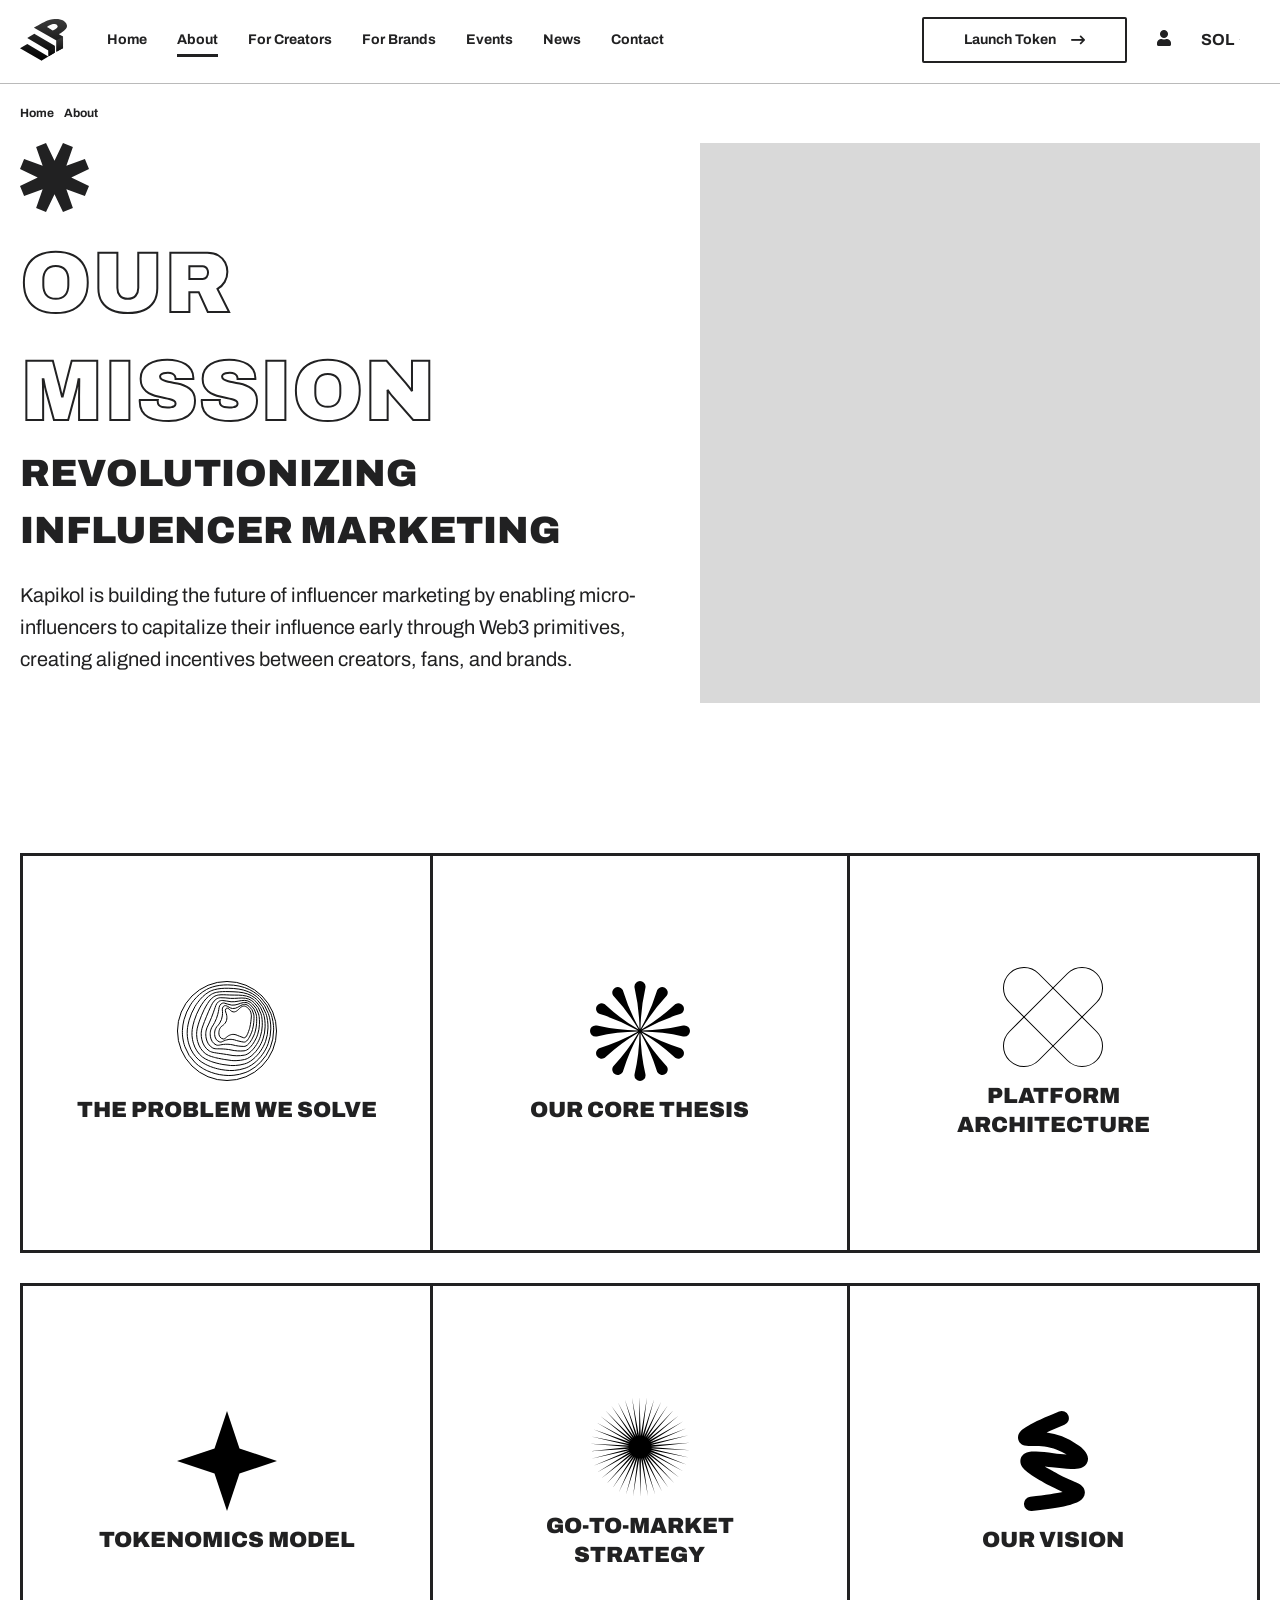
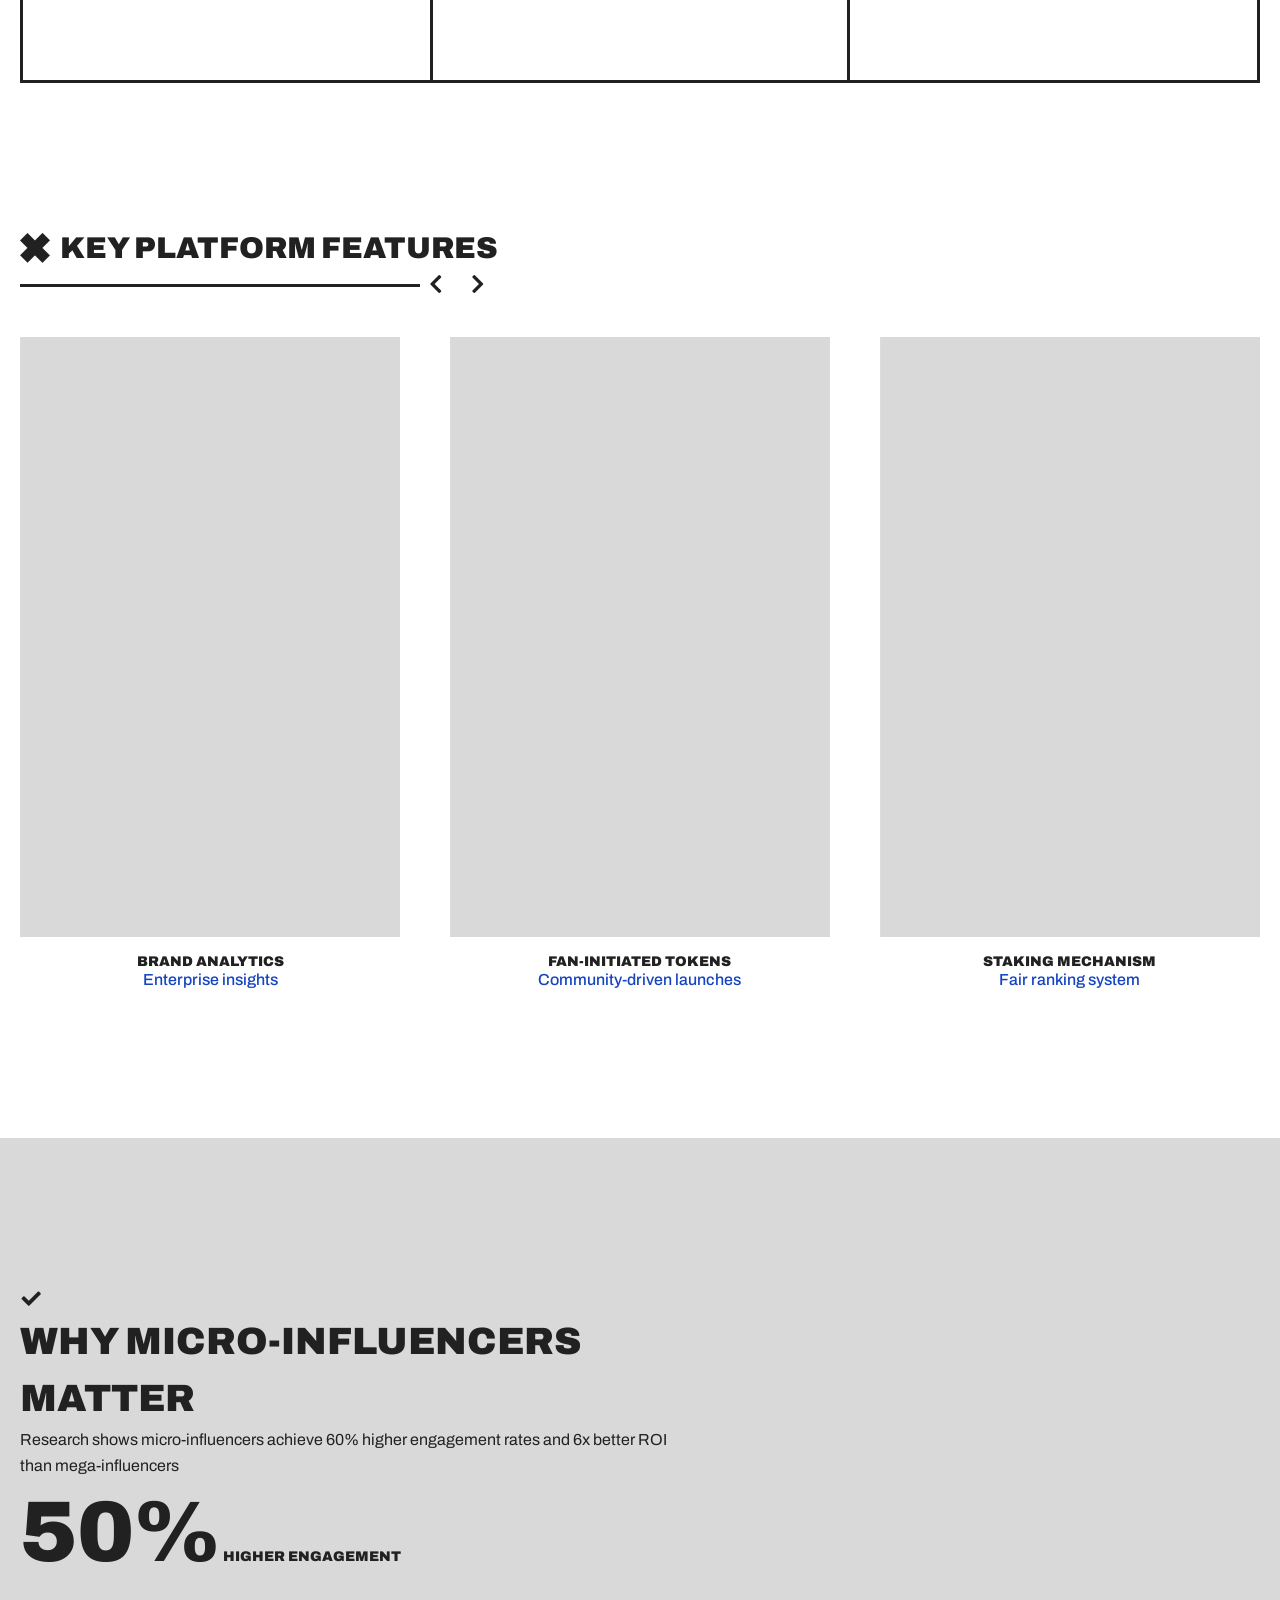
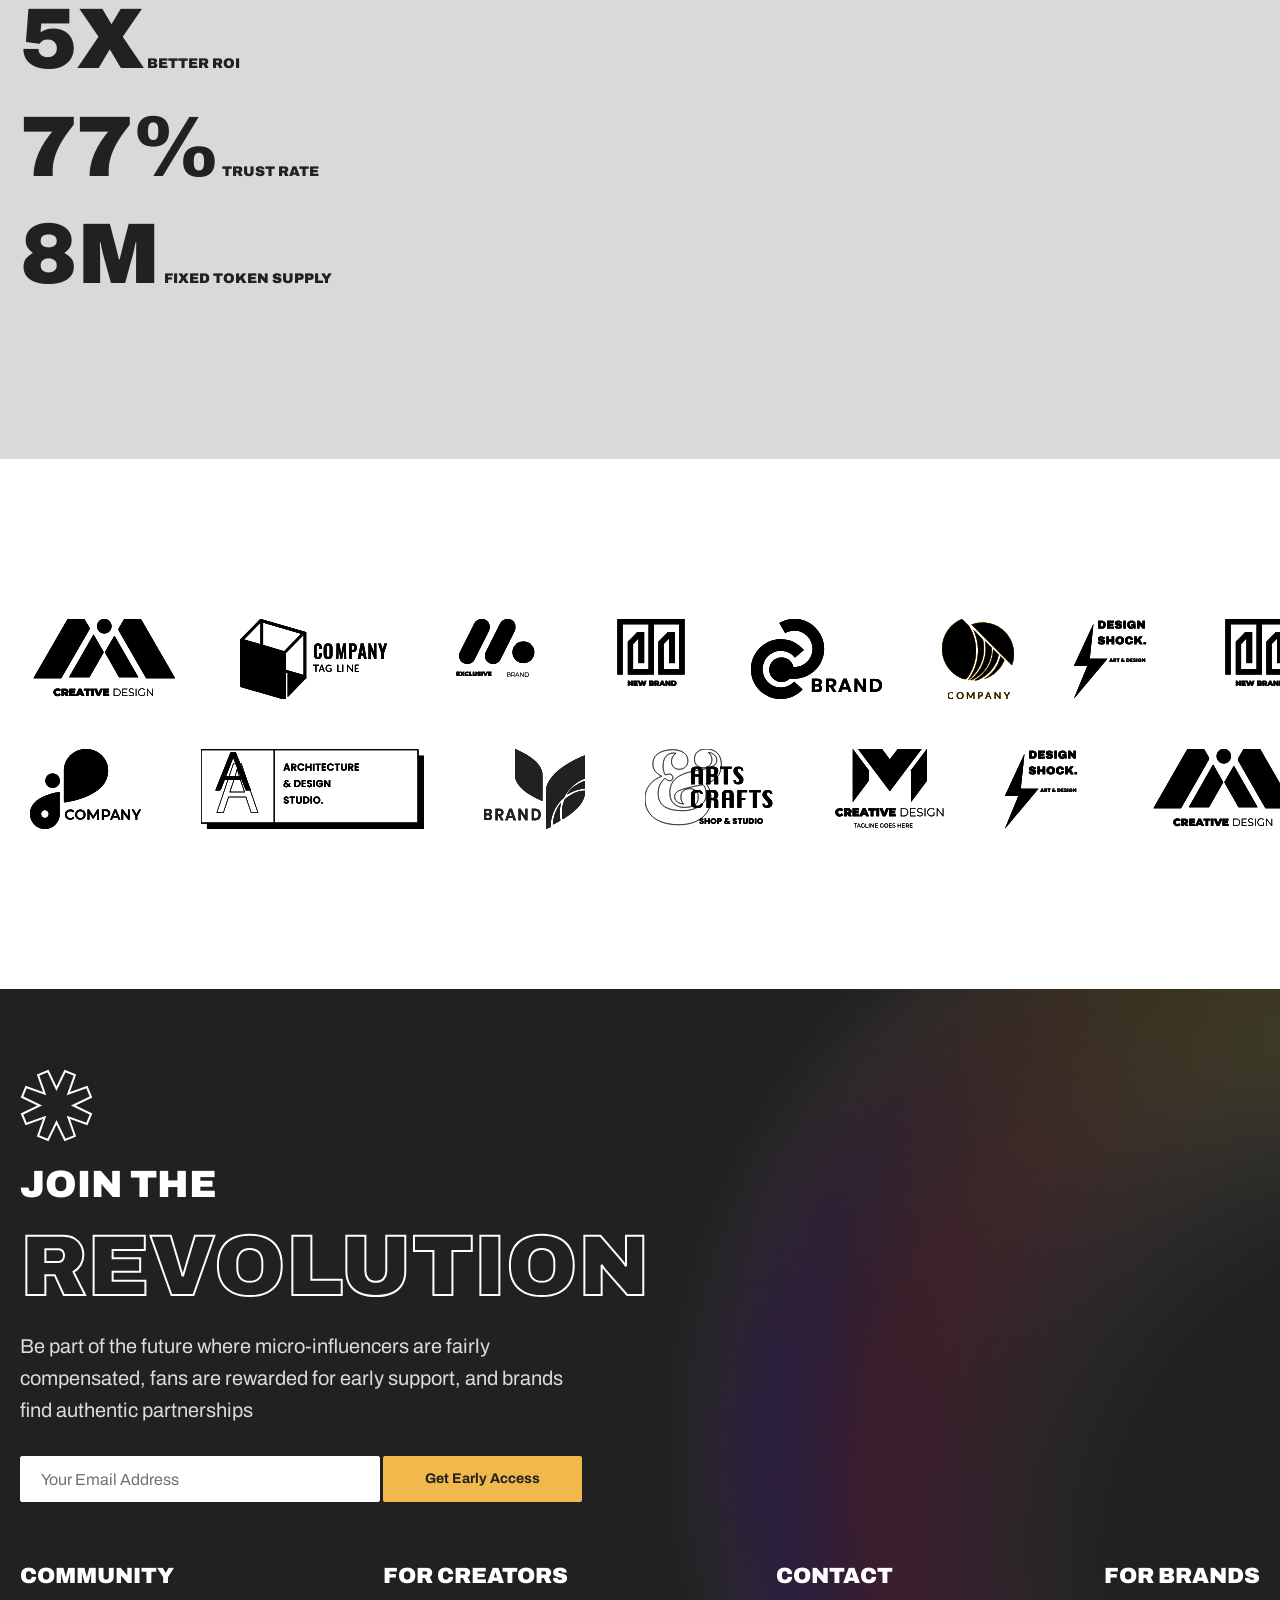
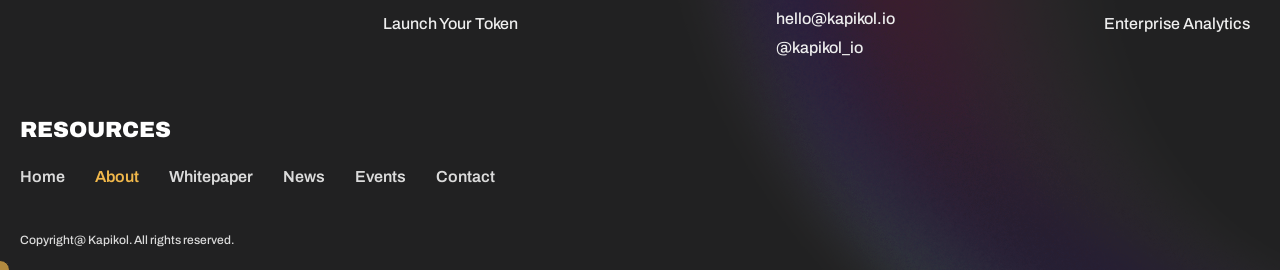
==== about.html @ e48feaa0 "initial commit" ====
<!DOCTYPE html>
<html lang="en">
    <head>
        <meta charset="UTF-8" />
        <meta name="viewport" content="width=device-width, initial-scale=1.0, minimum-scale=1.0" />
        <meta http-equiv="X-UA-Compatible" content="ie=edge" />
        <title>About | Kapikol</title>
        <link rel="stylesheet preload" as="style" href="css/preload.min.css" />
        <link rel="stylesheet preload" as="style" href="css/icomoon.css" />
        <link rel="stylesheet preload" as="style" href="css/libs.min.css" />
        <link rel="stylesheet" href="css/about.min.css" />
    </head>
    <body>
        <header class="header" data-page="about" data-page-parent="">
            <div class="header_bg">
                <picture>
                    <source data-srcset="img/gradients/10.webp" srcset="img/gradients/10.webp" type="image/webp" />
                    <img class="lazy" data-src="img/gradients/10.png" src="img/gradients/10.png" alt="media" />
                </picture>
            </div>
            <div class="container d-flex">
                <a class="header_logo logo" href="index.html">
                    <span class="header_logo-wrapper">
                        <img src="svg/logo--black.svg" alt="Kapikol" />
                    </span>
                    <span class="text">Kapikol</span>
                </a>
                <nav class="header_nav text--medium text--md collapse" id="headerMenu">
                    <ul class="header_nav-list">
                        <li class="header_nav-list_item">
                            <a class="nav-item nav-link" href="index.html" data-page="home" data-single="true">
                                <span class="nav-item_text">Home</span>
                            </a>
                        </li>
                        <li class="header_nav-list_item">
                            <a class="nav-item nav-link" href="about.html" data-page="about" data-single="true">
                                <span class="nav-item_text">About</span>
                            </a>
                        </li>
                        <li class="header_nav-list_item">
                            <a class="nav-item nav-link" href="#" data-page="creators" data-single="true">
                                <span class="nav-item_text">For Creators</span>
                            </a>
                        </li>
                        <li class="header_nav-list_item">
                            <a class="nav-item nav-link" href="#" data-page="brands" data-single="true">
                                <span class="nav-item_text">For Brands</span>
                            </a>
                        </li>
                        <li class="header_nav-list_item">
                            <a class="nav-item nav-link" href="events.html" data-page="events" data-single="true">
                                <span class="nav-item_text">Events</span>
                            </a>
                        </li>
                        <li class="header_nav-list_item">
                            <a class="nav-item nav-link" href="news.html" data-page="news" data-single="true">
                                <span class="nav-item_text">News</span>
                            </a>
                        </li>
                        <li class="header_nav-list_item">
                            <a class="nav-item nav-link" href="contacts.html" data-page="contact" data-single="true">
                                <span class="nav-item_text">Contact</span>
                            </a>
                        </li>
                    </ul>
                </nav>
                <div class="header_user">
                    <a class="header_user-btn btn btn--outline" href="contacts.html">Launch Token <i class="icon icon-arrow-right"></i> </a>
                    <a class="header_user-account" href="#">
                        <i class="icon-user"></i>
                    </a>
                    <span class="header_user-preference">
                        SOL
                        <span class="header_user-preference_country">
                            <picture>
                                <source data-srcset="img/placeholder.jpg" srcset="img/placeholder.jpg" type="image/webp" />
                                <img class="lazy" data-src="img/placeholder.jpg" src="img/placeholder.jpg" alt="Solana" />
                            </picture>
                        </span>
                    </span>
                </div>
                <button
                    class="header_trigger"
                    id="headerTrigger"
                    data-bs-toggle="collapse"
                    data-bs-target="#headerMenu"
                    aria-controls="headerMenu"
                    aria-expanded="false"
                    type="button"
                ></button>
            </div>
        </header>
        <ul class="breadcrumbs">
            <li class="list-item">
                <a class="breadcrumbs_link" href="index.html">Home</a>
            </li>
            <li class="list-item">
                <a class="breadcrumbs_link breadcrumbs_link--current" href="about.html">About</a>
            </li>
        </ul>
        <main>
            <!--  hero section start  -->
            <section class="hero">
                <div class="container">
                    <div class="hero_main">
                        <div class="hero_main-icon rotate shape">
                            <svg width="69" height="69" viewBox="0 0 69 69" fill="none" xmlns="http://www.w3.org/2000/svg">
                                <path
                                    d="M42.993 69L34.5 51.2698L26.007 69L16.1104 64.9008L22.6419 46.3582L4.09932 52.8899L0 42.993L17.7302 34.5L0 26.007L4.09932 16.1103L22.6419 22.6418L16.1104 4.09921L26.007 0L34.5 17.7302L42.993 0L52.8899 4.09921L46.3582 22.6418L64.9008 16.1103L69 26.007L51.2698 34.5L69 42.993L64.9008 52.8899L46.3582 46.3582L52.8899 64.9008L42.993 69Z"
                                    fill="currentColor"
                                />
                            </svg>
                        </div>
                        <h1 class="hero_main-title outlined outlined--black" data-aos="fade-left">Our Mission</h1>
                        <h2 class="hero_main-subtitle" data-aos="fade-left" data-aos-delay="50">Revolutionizing Influencer Marketing</h2>
                        <p class="hero_main-text text--md" data-aos="fade-left" data-aos-delay="100">
                            Kapikol is building the future of influencer marketing by enabling micro-influencers to capitalize their influence early through Web3 primitives, creating aligned incentives between creators, fans, and brands.
                        </p>
                    </div>
                    <div class="hero_media">
                        <picture>
                            <source data-srcset="img/placeholder.jpg" srcset="img/placeholder.jpg" type="image/webp" />
                            <img class="lazy" data-src="img/placeholder.jpg" src="img/placeholder.jpg" alt="media" />
                        </picture>
                        <div class="hero_media-social">
                            <ul class="socials">
                                <li>
                                    <a href="https://twitter.com" target="_blank" rel="noopener noreferrer">
                                        <i class="icon-twitter"></i>
                                    </a>
                                </li>
                                <li>
                                    <a href="https://discord.com" target="_blank" rel="noopener noreferrer">
                                        <i class="icon-discord"></i>
                                    </a>
                                </li>
                            </ul>
                        </div>
                    </div>
                </div>
            </section>
            <!--  hero section end  -->
            <!--  services section start  -->
            <div class="services section">
                <div class="container">
                    <ul class="services_list">
                        <li class="services_list-item">
                            <div class="cover">
                                <div class="cover_shape">
                                    <img src="svg/shapes/28.svg" alt="media" />
                                </div>
                                <h4 class="cover_title">The Problem We Solve</h4>
                            </div>
                            <div class="content">
                                <div class="content_bg">
                                    <picture>
                                        <source
                                            data-srcset="img/placeholder.jpg"
                                            srcset="img/placeholder.jpg"
                                            type="image/webp"
                                        />
                                        <img
                                            class="lazy"
                                            data-src="img/placeholder.jpg"
                                            src="img/placeholder.jpg"
                                            alt="Problem"
                                        />
                                    </picture>
                                    <span class="content_bg-overlay"></span>
                                </div>
                                <div class="content_main">
                                    <h4 class="content_main-title">The Problem We Solve</h4>
                                    <p class="content_main-text">
                                        Early-stage creators face severe income delays, spending dozens of hours per week creating content with minimal monetization in the first year. Traditional platforms fail to reward early supporters.
                                    </p>
                                    <a class="content_main-btn btn btn--accent btn--arrow" href="#"
                                        >Learn More <i class="icon-arrow-right icon"></i
                                    ></a>
                                </div>
                            </div>
                        </li>
                        <li class="services_list-item">
                            <div class="cover">
                                <div class="cover_shape">
                                    <img src="svg/shapes/24.svg" alt="media" />
                                </div>
                                <h4 class="cover_title">Our Core Thesis</h4>
                            </div>
                            <div class="content">
                                <div class="content_bg">
                                    <picture>
                                        <source
                                            data-srcset="img/placeholder.jpg"
                                            srcset="img/placeholder.jpg"
                                            type="image/webp"
                                        />
                                        <img
                                            class="lazy"
                                            data-src="img/placeholder.jpg"
                                            src="img/placeholder.jpg"
                                            alt="Thesis"
                                        />
                                    </picture>
                                    <span class="content_bg-overlay"></span>
                                </div>
                                <div class="content_main">
                                    <h4 class="content_main-title">Our Core Thesis</h4>
                                    <p class="content_main-text">
                                        Micro-influencers deliver superior engagement and ROI compared to mega-influencers. Web3 primitives can bring forward monetization timelines and reward early supporters with aligned incentives.
                                    </p>
                                    <a class="content_main-btn btn btn--accent btn--arrow" href="#"
                                        >Learn More <i class="icon-arrow-right icon"></i
                                    ></a>
                                </div>
                            </div>
                        </li>
                        <li class="services_list-item">
                            <div class="cover">
                                <div class="cover_shape">
                                    <img src="svg/shapes/13.svg" alt="media" />
                                </div>
                                <h4 class="cover_title">Platform Architecture</h4>
                            </div>
                            <div class="content">
                                <div class="content_bg">
                                    <picture>
                                        <source
                                            data-srcset="img/placeholder.jpg"
                                            srcset="img/placeholder.jpg"
                                            type="image/webp"
                                        />
                                        <img
                                            class="lazy"
                                            data-src="img/placeholder.jpg"
                                            src="img/placeholder.jpg"
                                            alt="Architecture"
                                        />
                                    </picture>
                                    <span class="content_bg-overlay"></span>
                                </div>
                                <div class="content_main">
                                    <h4 class="content_main-title">Platform Architecture</h4>
                                    <p class="content_main-text">
                                        Built on Solana for speed and efficiency, our platform enables fan-initiated token launches, staking-based rankings, and AI-powered growth verification with seamless user experience.
                                    </p>
                                    <a class="content_main-btn btn btn--accent btn--arrow" href="#"
                                        >Learn More <i class="icon-arrow-right icon"></i
                                    ></a>
                                </div>
                            </div>
                        </li>
                        <li class="services_list-item">
                            <div class="cover">
                                <div class="cover_shape">
                                    <img src="svg/shapes/03.svg" alt="media" />
                                </div>
                                <h4 class="cover_title">Tokenomics Model</h4>
                            </div>
                            <div class="content">
                                <div class="content_bg">
                                    <picture>
                                        <source
                                            data-srcset="img/placeholder.jpg"
                                            srcset="img/placeholder.jpg"
                                            type="image/webp"
                                        />
                                        <img
                                            class="lazy"
                                            data-src="img/placeholder.jpg"
                                            src="img/placeholder.jpg"
                                            alt="Tokenomics"
                                        />
                                    </picture>
                                    <span class="content_bg-overlay"></span>
                                </div>
                                <div class="content_main">
                                    <h4 class="content_main-title">Tokenomics Model</h4>
                                    <p class="content_main-text">
                                        Fixed supply of 10M tokens per KOL with balanced allocation: 30% creator (3-year vesting), 30% supporters (time-based vesting), 40% liquidity ensuring sustainable growth.
                                    </p>
                                    <a class="content_main-btn btn btn--accent btn--arrow" href="#"
                                        >Learn More <i class="icon-arrow-right icon"></i
                                    ></a>
                                </div>
                            </div>
                        </li>
                        <li class="services_list-item">
                            <div class="cover">
                                <div class="cover_shape">
                                    <img src="svg/shapes/04.svg" alt="media" />
                                </div>
                                <h4 class="cover_title">Go-To-Market Strategy</h4>
                            </div>
                            <div class="content">
                                <div class="content_bg">
                                    <picture>
                                        <source
                                            data-srcset="img/placeholder.jpg"
                                            srcset="img/placeholder.jpg"
                                            type="image/webp"
                                        />
                                        <img
                                            class="lazy"
                                            data-src="img/placeholder.jpg"
                                            src="img/placeholder.jpg"
                                            alt="Strategy"
                                        />
                                    </picture>
                                    <span class="content_bg-overlay"></span>
                                </div>
                                <div class="content_main">
                                    <h4 class="content_main-title">Go-To-Market Strategy</h4>
                                    <p class="content_main-text">
                                        Initial focus on female influencers in Japan's beauty and fashion verticals, leveraging select mega-influencers as anchors while routing growth to micro-influencers.
                                    </p>
                                    <a class="content_main-btn btn btn--accent btn--arrow" href="#"
                                        >Learn More <i class="icon-arrow-right icon"></i
                                    ></a>
                                </div>
                            </div>
                        </li>
                        <li class="services_list-item">
                            <div class="cover">
                                <div class="cover_shape">
                                    <img src="svg/shapes/07.svg" alt="media" />
                                </div>
                                <h4 class="cover_title">Our Vision</h4>
                            </div>
                            <div class="content">
                                <div class="content_bg">
                                    <picture>
                                        <source
                                            data-srcset="img/placeholder.jpg"
                                            srcset="img/placeholder.jpg"
                                            type="image/webp"
                                        />
                                        <img
                                            class="lazy"
                                            data-src="img/placeholder.jpg"
                                            src="img/placeholder.jpg"
                                            alt="Vision"
                                        />
                                    </picture>
                                    <span class="content_bg-overlay"></span>
                                </div>
                                <div class="content_main">
                                    <h4 class="content_main-title">Our Vision</h4>
                                    <p class="content_main-text">
                                        Building the future of influencer marketing that is micro-first, data-driven, and decentralized. Where creators are fairly compensated and authentic connections drive real value.
                                    </p>
                                    <a class="content_main-btn btn btn--accent btn--arrow" href="#"
                                        >Learn More <i class="icon-arrow-right icon"></i
                                    ></a>
                                </div>
                            </div>
                        </li>
                    </ul>
                </div>
            </div>
            <!--  services section end  -->
            <!--  cases section start  -->
            <section class="cases section">
                <div class="container">
                    <div class="section_nav">
                        <h3 class="section_nav-title">
                            <i class="icon-bold-cross"></i>
                            Key Platform Features
                        </h3>
                        <div class="section_nav-controls">
                            <span class="divider"></span>
                            <div class="section_nav-controls_btns">
                                <button class="link splide__arrow--prev" type="button" aria-label="Previous slide">
                                    <i class="icon-angle-left"></i>
                                </button>
                                <button class="link splide__arrow--next" type="button" aria-label="Next slide">
                                    <i class="icon-angle-right"></i>
                                </button>
                            </div>
                        </div>
                    </div>
                    <div class="cases_slider splide">
                        <div class="splide__track">
                            <div class="splide__list">
                                <div class="cases_slider-slide splide__slide">
                                    <div class="media">
                                        <picture>
                                            <source data-srcset="img/placeholder.jpg" srcset="img/placeholder.jpg" type="image/webp" />
                                            <img class="lazy" data-src="img/placeholder.jpg" src="img/placeholder.jpg" alt="Fan Tokens" />
                                        </picture>
                                    </div>
                                    <div class="main">
                                        <h6 class="main_title">Fan-Initiated Tokens</h6>
                                        <a class="link link--underline" href="#">Community-driven launches</a>
                                    </div>
                                </div>
                                <div class="cases_slider-slide splide__slide">
                                    <div class="media">
                                        <picture>
                                            <source data-srcset="img/placeholder.jpg" srcset="img/placeholder.jpg" type="image/webp" />
                                            <img class="lazy" data-src="img/placeholder.jpg" src="img/placeholder.jpg" alt="Staking" />
                                        </picture>
                                    </div>
                                    <div class="main">
                                        <h6 class="main_title">Staking Mechanism</h6>
                                        <a class="link link--underline" href="#">Fair ranking system</a>
                                    </div>
                                </div>
                                <div class="cases_slider-slide splide__slide">
                                    <div class="media">
                                        <picture>
                                            <source data-srcset="img/placeholder.jpg" srcset="img/placeholder.jpg" type="image/webp" />
                                            <img class="lazy" data-src="img/placeholder.jpg" src="img/placeholder.jpg" alt="AI Verification" />
                                        </picture>
                                    </div>
                                    <div class="main">
                                        <h6 class="main_title">AI Verification</h6>
                                        <a class="link link--underline" href="#">Authentic growth tracking</a>
                                    </div>
                                </div>
                                <div class="cases_slider-slide splide__slide">
                                    <div class="media">
                                        <picture>
                                            <source data-srcset="img/placeholder.jpg" srcset="img/placeholder.jpg" type="image/webp" />
                                            <img class="lazy" data-src="img/placeholder.jpg" src="img/placeholder.jpg" alt="Analytics" />
                                        </picture>
                                    </div>
                                    <div class="main">
                                        <h6 class="main_title">Brand Analytics</h6>
                                        <a class="link link--underline" href="#">Enterprise insights</a>
                                    </div>
                                </div>
                            </div>
                        </div>
                    </div>
                </div>
            </section>
            <!--  cases section end  -->
            <!--  banner section start  -->
            <section class="banner section">
                <div class="container">
                    <div class="banner_main">
                        <div class="banner_main-content">
                            <div class="banner_main-content_icon">
                                <i class="icon-check"></i>
                            </div>
                            <h2 class="banner_main-content_header" data-aos="fade-left">
                                Why Micro-Influencers Matter
                            </h2>
                            <p class="banner_main-content_text" data-aos="fade-left" data-aos-delay="50">
                                Research shows micro-influencers achieve 60% higher engagement rates and 6x better ROI than mega-influencers
                            </p>
                        </div>
                        <ul class="banner_main-list">
                            <li class="banner_main-list_item" data-aos="fade-up">
                                <span class="countNum number h1" data-value="60" data-suffix="%">0</span>
                                <span class="label h6">Higher Engagement</span>
                            </li>
                            <li class="banner_main-list_item" data-aos="fade-up" data-aos-delay="50">
                                <span class="countNum number h1" data-value="6" data-suffix="x">0</span>
                                <span class="label h6">Better ROI</span>
                            </li>
                            <li class="banner_main-list_item" data-aos="fade-up" data-aos-delay="100">
                                <span class="countNum number h1" data-value="92" data-suffix="%">0</span>
                                <span class="label h6">Trust Rate</span>
                            </li>
                            <li class="banner_main-list_item" data-aos="fade-up" data-aos-delay="150">
                                <span class="countNum number h1" data-value="10" data-suffix="M">0</span>
                                <span class="label h6">Fixed Token Supply</span>
                            </li>
                        </ul>
                    </div>
                </div>
            </section>
            <!--  banner section end  -->
            <!--  brands section start  -->
            <div class="brands section">
                <div class="brands_list">
                    <div class="brands_list-row">
                        <img class="brands_list-row_item" src="svg/brands/01.svg" alt="media" />
                        <img class="brands_list-row_item" src="svg/brands/02.svg" alt="media" />
                        <img class="brands_list-row_item" src="svg/brands/03.svg" alt="media" />
                        <img class="brands_list-row_item" src="svg/brands/04.svg" alt="media" />
                        <img class="brands_list-row_item" src="svg/brands/05.svg" alt="media" />
                        <img class="brands_list-row_item" src="svg/brands/06.svg" alt="media" />
                        <img class="brands_list-row_item" src="svg/brands/12.svg" alt="media" />
                        <img class="brands_list-row_item" src="svg/brands/04.svg" alt="media" />
                    </div>
                    <div class="brands_list-row">
                        <img class="brands_list-row_item" src="svg/brands/08.svg" alt="media" />
                        <img class="brands_list-row_item" src="svg/brands/07.svg" alt="media" />
                        <img class="brands_list-row_item" src="svg/brands/09.svg" alt="media" />
                        <img class="brands_list-row_item" src="svg/brands/10.svg" alt="media" />
                        <img class="brands_list-row_item" src="svg/brands/11.svg" alt="media" />
                        <img class="brands_list-row_item" src="svg/brands/12.svg" alt="media" />
                        <img class="brands_list-row_item" src="svg/brands/01.svg" alt="media" />
                        <img class="brands_list-row_item" src="svg/brands/09.svg" alt="media" />
                    </div>
                </div>
            </div>
            <!--  brands section end  -->
        </main>
        <footer class="footer">
            <div class="footer_bg">
                <picture>
                    <source data-srcset="img/gradients/10.webp" srcset="img/gradients/10.webp" type="image/webp" />
                    <img class="lazy" data-src="img/gradients/10.jpg" src="img/gradients/10.jpg" alt="media" />
                </picture>
            </div>
            <div class="container">
                <div class="footer_about">
                    <div class="footer_about-slogan">
                        <div class="footer_about-slogan_icon rotate shape">
                            <svg width="73" height="73" viewBox="0 0 73 73" fill="none" xmlns="http://www.w3.org/2000/svg">
                                <path
                                    d="M44.993 71L36.5 53.2698L28.007 71L18.1104 66.9008L24.6419 48.3582L6.09932 54.8899L2 44.993L19.7302 36.5L2 28.007L6.09932 18.1103L24.6419 24.6418L18.1104 6.09921L28.007 2L36.5 19.7302L44.993 2L54.8899 6.09921L48.3582 24.6418L66.9008 18.1103L71 28.007L53.2698 36.5L71 44.993L66.9008 54.8899L48.3582 48.3582L54.8899 66.9008L44.993 71Z"
                                    fill="transparent"
                                    stroke="currentColor"
                                    stroke-width="2"
                                />
                            </svg>
                        </div>
                        <h2 class="footer_about-slogan_title">
                            Join the
                            <span class="h1 linebreak outlined outlined--white">Revolution</span>
                        </h2>
                        <p class="footer_about-slogan_text">
                            Be part of the future where micro-influencers are fairly compensated, fans are rewarded for early support, and brands find authentic partnerships
                        </p>
                    </div>
                    <form class="footer_about-form d-flex" action="#" method="post">
                        <input class="field" type="text" data-type="email" placeholder="Your Email Address" />
                        <button class="btn btn--accent btn--hover-o" type="submit">Get Early Access</button>
                    </form>
                </div>
                <div class="footer_main d-flex">
                    <div class="footer_main-block">
                        <h4 class="footer_main-block_title">Community</h4>
                        <ul class="footer_main-block_socials socials">
                            <li>
                                <a href="https://twitter.com" target="_blank" rel="noopener noreferrer">
                                    <i class="icon-twitter"></i>
                                </a>
                            </li>
                            <li>
                                <a href="https://discord.com" target="_blank" rel="noopener noreferrer">
                                    <i class="icon-discord"></i>
                                </a>
                            </li>
                            <li>
                                <a href="https://telegram.com" target="_blank" rel="noopener noreferrer">
                                    <i class="icon-telegram"></i>
                                </a>
                            </li>
                            <li>
                                <a href="https://medium.com" target="_blank" rel="noopener noreferrer">
                                    <i class="icon-medium"></i>
                                </a>
                            </li>
                        </ul>
                    </div>
                    <div class="footer_main-block">
                        <h4 class="footer_main-block_title">Contact</h4>
                        <div class="footer_main-block_content d-flex flex-column">
                            <a class="link link--underline" href="mailto:hello@kapikol.io">hello@kapikol.io</a>
                            <a class="link link--underline" href="#">@kapikol_io</a>
                        </div>
                    </div>
                    <div class="footer_main-block">
                        <h4 class="footer_main-block_title">For Creators</h4>
                        <div class="footer_main-block_content">
                            <a class="link link--underline" href="#">Launch Your Token</a>
                        </div>
                    </div>
                    <div class="footer_main-block">
                        <h4 class="footer_main-block_title">For Brands</h4>
                        <div class="footer_main-block_content">
                            <a class="link link--underline" href="#">Enterprise Analytics</a>
                        </div>
                    </div>
                    <div class="footer_main-block">
                        <h4 class="footer_main-block_title">Resources</h4>
                        <ul class="footer_main-block_nav d-flex">
                            <li>
                                <a class="nav-link" href="index.html" data-page="home" data-page-parent="home">Home</a>
                            </li>
                            <li>
                                <a class="nav-link" href="about.html" data-page="about">About</a>
                            </li>
                            <li>
                                <a class="nav-link" href="#">Whitepaper</a>
                            </li>
                            <li>
                                <a class="nav-link" href="news.html" data-page="news">News</a>
                            </li>
                            <li>
                                <a class="nav-link" href="events.html" data-page="events">Events</a>
                            </li>
                            <li>
                                <a class="nav-link" href="contacts.html">Contact</a>
                            </li>
                        </ul>
                    </div>
                </div>
            </div>
            <p class="footer_copy">Copyright@ <span id="currentYear"></span> Kapikol. All rights reserved.</p>
        </footer>
        <button class="scrollTrigger" id="scrollTrigger"><i class="icon-to-top"></i></button>
        <script id="www-widgetapi-script" src="https://s.ytimg.com/yts/jsbin/www-widgetapi-vflS50iB-/www-widgetapi.js" async=""></script>
        <script src="https://www.youtube.com/player_api"></script>
        <script src="js/common.min.js"></script>
        <script src="js/lottie.min.js"></script>
        <script src="js/about.min.js"></script>
        <script src="js/ticker.min.js"></script>
    </body>
</html>
---- css/preload.min.css ----
/**
 * Upcreators
 * Upcreators is the template for Agency, Streamers, Shop, Blog, Portfolio, Events, etc
 * Exclusively on https://1.envato.market/upcreators-html
 *
 * @encoding        UTF-8
 * @version         1.0.0
 * @copyright       (C) 2018 - 2022 Merkulove ( https://merkulov.design/ ). All rights reserved.
 * @license         Envato License https://1.envato.market/KYbje
 * @contributors    Lilith Lamber (winter.rituel@gmail.com)
 * @support         help@merkulov.design
 **/
@font-face{font-family:Archivo;src:local("Archivo-Regular"),url(../fonts/Archivo-Regular.woff2) format("woff2"),url(../fonts/Archivo-Regular.woff) format("woff");font-weight:400;font-style:normal;font-display:swap}@font-face{font-family:Archivo;src:local("Archivo-Italic"),url(../fonts/Archivo-Italic.woff2) format("woff2"),url(../fonts/Archivo-Italic.woff) format("woff");font-weight:400;font-style:italic;font-display:swap}@font-face{font-family:Archivo;src:local("Archivo-Medium"),url(../fonts/Archivo-Medium.woff2) format("woff2"),url(../fonts/Archivo-Medium.woff) format("woff");font-weight:500;font-style:normal;font-display:swap}@font-face{font-family:Archivo;src:local("Archivo-MediumItalic"),url(../fonts/Archivo-MediumItalic.woff2) format("woff2"),url(../fonts/Archivo-MediumItalic.woff) format("woff");font-weight:500;font-style:italic;font-display:swap}@font-face{font-family:Archivo;src:local("Archivo-SemiBold"),url(../fonts/Archivo-SemiBold.woff2) format("woff2"),url(../fonts/Archivo-SemiBold.woff) format("woff");font-weight:600;font-style:normal;font-display:swap}@font-face{font-family:Archivo;src:local("Archivo-Bold"),url(../fonts/Archivo-Bold.woff2) format("woff2"),url(../fonts/Archivo-Bold.woff) format("woff");font-weight:700;font-style:normal;font-display:swap}@font-face{font-family:Archivo;src:local("Archivo-ExtraBold"),url(../fonts/Archivo-ExtraBold.woff2) format("woff2"),url(../fonts/Archivo-ExtraBold.woff) format("woff");font-weight:800;font-style:normal;font-display:swap}@font-face{font-family:Archivo;src:local("Archivo-Black"),url(../fonts/Archivo-Black.woff2) format("woff2"),url(../fonts/Archivo-Black.woff) format("woff");font-weight:900;font-style:normal;font-display:swap}
/*# sourceMappingURL=../sourcemaps/preload.css.map */
---- css/libs.min.css ----
/**
 * Upcreators
 * Upcreators is the template for Agency, Streamers, Shop, Blog, Portfolio, Events, etc
 * Exclusively on https://1.envato.market/upcreators-html
 *
 * @encoding        UTF-8
 * @version         1.0.0
 * @copyright       (C) 2018 - 2022 Merkulove ( https://merkulov.design/ ). All rights reserved.
 * @license         Envato License https://1.envato.market/KYbje
 * @contributors    Lilith Lamber (winter.rituel@gmail.com)
 * @support         help@merkulov.design
 **/
/*!
 * Bootstrap Grid v5.1.3 (https://getbootstrap.com/)
 * Copyright 2011-2021 The Bootstrap Authors
 * Copyright 2011-2021 Twitter, Inc.
 * Licensed under MIT (https://github.com/twbs/bootstrap/blob/main/LICENSE)
 */:root{--bs-blue:#0d6efd;--bs-indigo:#6610f2;--bs-purple:#6f42c1;--bs-pink:#d63384;--bs-red:#dc3545;--bs-orange:#fd7e14;--bs-yellow:#ffc107;--bs-green:#198754;--bs-teal:#20c997;--bs-cyan:#0dcaf0;--bs-white:#fff;--bs-gray:#6c757d;--bs-gray-dark:#343a40;--bs-gray-100:#f8f9fa;--bs-gray-200:#e9ecef;--bs-gray-300:#dee2e6;--bs-gray-400:#ced4da;--bs-gray-500:#adb5bd;--bs-gray-600:#6c757d;--bs-gray-700:#495057;--bs-gray-800:#343a40;--bs-gray-900:#212529;--bs-primary:#0d6efd;--bs-secondary:#6c757d;--bs-success:#198754;--bs-info:#0dcaf0;--bs-warning:#ffc107;--bs-danger:#dc3545;--bs-light:#f8f9fa;--bs-dark:#212529;--bs-primary-rgb:13,110,253;--bs-secondary-rgb:108,117,125;--bs-success-rgb:25,135,84;--bs-info-rgb:13,202,240;--bs-warning-rgb:255,193,7;--bs-danger-rgb:220,53,69;--bs-light-rgb:248,249,250;--bs-dark-rgb:33,37,41;--bs-white-rgb:255,255,255;--bs-black-rgb:0,0,0;--bs-body-color-rgb:33,37,41;--bs-body-bg-rgb:255,255,255;--bs-font-sans-serif:system-ui,-apple-system,"Segoe UI",Roboto,"Helvetica Neue",Arial,"Noto Sans","Liberation Sans",sans-serif,"Apple Color Emoji","Segoe UI Emoji","Segoe UI Symbol","Noto Color Emoji";--bs-font-monospace:SFMono-Regular,Menlo,Monaco,Consolas,"Liberation Mono","Courier New",monospace;--bs-gradient:linear-gradient(180deg, rgba(255, 255, 255, 0.15), rgba(255, 255, 255, 0));--bs-body-font-family:var(--bs-font-sans-serif);--bs-body-font-size:1rem;--bs-body-font-weight:400;--bs-body-line-height:1.5;--bs-body-color:#212529;--bs-body-bg:#fff;--swiper-theme-color:#007aff;--gl-star-color:#fdd835;--gl-star-color-inactive:#dcdce6;--gl-star-empty:url(../img/star-empty.svg);--gl-star-full:url(../img/star-full.svg);--gl-star-size:24px;--gl-tooltip-border-radius:4px;--gl-tooltip-font-size:0.875rem;--gl-tooltip-font-weight:400;--gl-tooltip-line-height:1;--gl-tooltip-margin:12px;--gl-tooltip-padding:.5em 1em;--gl-tooltip-size:6px;--gl-star-empty:url('../svg/star--empty.svg');--gl-star-full:url('../svg/star--full.svg');--gl-star-size:20px}.container,.container-fluid,.container-lg,.container-md,.container-sm,.container-xl,.container-xxl{width:100%;padding-right:var(--bs-gutter-x,.75rem);padding-left:var(--bs-gutter-x,.75rem);margin-right:auto;margin-left:auto}@media (min-width:576px){.container,.container-sm{max-width:540px}}@media (min-width:768px){.container,.container-md,.container-sm{max-width:720px}}@media (min-width:992px){.container,.container-lg,.container-md,.container-sm{max-width:960px}}@media (min-width:1200px){.container,.container-lg,.container-md,.container-sm,.container-xl{max-width:1140px}}@media (min-width:1400px){.container,.container-lg,.container-md,.container-sm,.container-xl,.container-xxl{max-width:1320px}}.row{--bs-gutter-x:1.5rem;--bs-gutter-y:0;display:-webkit-box;display:-ms-flexbox;display:flex;-ms-flex-wrap:wrap;flex-wrap:wrap;margin-top:calc(-1 * var(--bs-gutter-y));margin-right:calc(-.5 * var(--bs-gutter-x));margin-left:calc(-.5 * var(--bs-gutter-x))}.row>*{-webkit-box-sizing:border-box;box-sizing:border-box;-ms-flex-negative:0;flex-shrink:0;width:100%;max-width:100%;padding-right:calc(var(--bs-gutter-x) * .5);padding-left:calc(var(--bs-gutter-x) * .5);margin-top:var(--bs-gutter-y)}.col{-webkit-box-flex:1;-ms-flex:1 0 0%;flex:1 0 0%}.row-cols-auto>*{-webkit-box-flex:0;-ms-flex:0 0 auto;flex:0 0 auto;width:auto}.row-cols-1>*{-webkit-box-flex:0;-ms-flex:0 0 auto;flex:0 0 auto;width:100%}.row-cols-2>*{-webkit-box-flex:0;-ms-flex:0 0 auto;flex:0 0 auto;width:50%}.row-cols-3>*{-webkit-box-flex:0;-ms-flex:0 0 auto;flex:0 0 auto;width:33.3333333333%}.row-cols-4>*{-webkit-box-flex:0;-ms-flex:0 0 auto;flex:0 0 auto;width:25%}.row-cols-5>*{-webkit-box-flex:0;-ms-flex:0 0 auto;flex:0 0 auto;width:20%}.row-cols-6>*{-webkit-box-flex:0;-ms-flex:0 0 auto;flex:0 0 auto;width:16.6666666667%}.col-auto{-webkit-box-flex:0;-ms-flex:0 0 auto;flex:0 0 auto;width:auto}.col-1{-webkit-box-flex:0;-ms-flex:0 0 auto;flex:0 0 auto;width:8.33333333%}.col-2{-webkit-box-flex:0;-ms-flex:0 0 auto;flex:0 0 auto;width:16.66666667%}.col-3{-webkit-box-flex:0;-ms-flex:0 0 auto;flex:0 0 auto;width:25%}.col-4{-webkit-box-flex:0;-ms-flex:0 0 auto;flex:0 0 auto;width:33.33333333%}.col-5{-webkit-box-flex:0;-ms-flex:0 0 auto;flex:0 0 auto;width:41.66666667%}.col-6{-webkit-box-flex:0;-ms-flex:0 0 auto;flex:0 0 auto;width:50%}.col-7{-webkit-box-flex:0;-ms-flex:0 0 auto;flex:0 0 auto;width:58.33333333%}.col-8{-webkit-box-flex:0;-ms-flex:0 0 auto;flex:0 0 auto;width:66.66666667%}.col-9{-webkit-box-flex:0;-ms-flex:0 0 auto;flex:0 0 auto;width:75%}.col-10{-webkit-box-flex:0;-ms-flex:0 0 auto;flex:0 0 auto;width:83.33333333%}.col-11{-webkit-box-flex:0;-ms-flex:0 0 auto;flex:0 0 auto;width:91.66666667%}.col-12{-webkit-box-flex:0;-ms-flex:0 0 auto;flex:0 0 auto;width:100%}.offset-1{margin-left:8.33333333%}.offset-2{margin-left:16.66666667%}.offset-3{margin-left:25%}.offset-4{margin-left:33.33333333%}.offset-5{margin-left:41.66666667%}.offset-6{margin-left:50%}.offset-7{margin-left:58.33333333%}.offset-8{margin-left:66.66666667%}.offset-9{margin-left:75%}.offset-10{margin-left:83.33333333%}.offset-11{margin-left:91.66666667%}.g-0,.gx-0{--bs-gutter-x:0}.g-0,.gy-0{--bs-gutter-y:0}.g-1,.gx-1{--bs-gutter-x:0.25rem}.g-1,.gy-1{--bs-gutter-y:0.25rem}.g-2,.gx-2{--bs-gutter-x:0.5rem}.g-2,.gy-2{--bs-gutter-y:0.5rem}.g-3,.gx-3{--bs-gutter-x:1rem}.g-3,.gy-3{--bs-gutter-y:1rem}.g-4,.gx-4{--bs-gutter-x:1.5rem}.g-4,.gy-4{--bs-gutter-y:1.5rem}.g-5,.gx-5{--bs-gutter-x:3rem}.g-5,.gy-5{--bs-gutter-y:3rem}@media (min-width:576px){.col-sm{-webkit-box-flex:1;-ms-flex:1 0 0%;flex:1 0 0%}.row-cols-sm-auto>*{-webkit-box-flex:0;-ms-flex:0 0 auto;flex:0 0 auto;width:auto}.row-cols-sm-1>*{-webkit-box-flex:0;-ms-flex:0 0 auto;flex:0 0 auto;width:100%}.row-cols-sm-2>*{-webkit-box-flex:0;-ms-flex:0 0 auto;flex:0 0 auto;width:50%}.row-cols-sm-3>*{-webkit-box-flex:0;-ms-flex:0 0 auto;flex:0 0 auto;width:33.3333333333%}.row-cols-sm-4>*{-webkit-box-flex:0;-ms-flex:0 0 auto;flex:0 0 auto;width:25%}.row-cols-sm-5>*{-webkit-box-flex:0;-ms-flex:0 0 auto;flex:0 0 auto;width:20%}.row-cols-sm-6>*{-webkit-box-flex:0;-ms-flex:0 0 auto;flex:0 0 auto;width:16.6666666667%}.col-sm-auto{-webkit-box-flex:0;-ms-flex:0 0 auto;flex:0 0 auto;width:auto}.col-sm-1{-webkit-box-flex:0;-ms-flex:0 0 auto;flex:0 0 auto;width:8.33333333%}.col-sm-2{-webkit-box-flex:0;-ms-flex:0 0 auto;flex:0 0 auto;width:16.66666667%}.col-sm-3{-webkit-box-flex:0;-ms-flex:0 0 auto;flex:0 0 auto;width:25%}.col-sm-4{-webkit-box-flex:0;-ms-flex:0 0 auto;flex:0 0 auto;width:33.33333333%}.col-sm-5{-webkit-box-flex:0;-ms-flex:0 0 auto;flex:0 0 auto;width:41.66666667%}.col-sm-6{-webkit-box-flex:0;-ms-flex:0 0 auto;flex:0 0 auto;width:50%}.col-sm-7{-webkit-box-flex:0;-ms-flex:0 0 auto;flex:0 0 auto;width:58.33333333%}.col-sm-8{-webkit-box-flex:0;-ms-flex:0 0 auto;flex:0 0 auto;width:66.66666667%}.col-sm-9{-webkit-box-flex:0;-ms-flex:0 0 auto;flex:0 0 auto;width:75%}.col-sm-10{-webkit-box-flex:0;-ms-flex:0 0 auto;flex:0 0 auto;width:83.33333333%}.col-sm-11{-webkit-box-flex:0;-ms-flex:0 0 auto;flex:0 0 auto;width:91.66666667%}.col-sm-12{-webkit-box-flex:0;-ms-flex:0 0 auto;flex:0 0 auto;width:100%}.offset-sm-0{margin-left:0}.offset-sm-1{margin-left:8.33333333%}.offset-sm-2{margin-left:16.66666667%}.offset-sm-3{margin-left:25%}.offset-sm-4{margin-left:33.33333333%}.offset-sm-5{margin-left:41.66666667%}.offset-sm-6{margin-left:50%}.offset-sm-7{margin-left:58.33333333%}.offset-sm-8{margin-left:66.66666667%}.offset-sm-9{margin-left:75%}.offset-sm-10{margin-left:83.33333333%}.offset-sm-11{margin-left:91.66666667%}.g-sm-0,.gx-sm-0{--bs-gutter-x:0}.g-sm-0,.gy-sm-0{--bs-gutter-y:0}.g-sm-1,.gx-sm-1{--bs-gutter-x:0.25rem}.g-sm-1,.gy-sm-1{--bs-gutter-y:0.25rem}.g-sm-2,.gx-sm-2{--bs-gutter-x:0.5rem}.g-sm-2,.gy-sm-2{--bs-gutter-y:0.5rem}.g-sm-3,.gx-sm-3{--bs-gutter-x:1rem}.g-sm-3,.gy-sm-3{--bs-gutter-y:1rem}.g-sm-4,.gx-sm-4{--bs-gutter-x:1.5rem}.g-sm-4,.gy-sm-4{--bs-gutter-y:1.5rem}.g-sm-5,.gx-sm-5{--bs-gutter-x:3rem}.g-sm-5,.gy-sm-5{--bs-gutter-y:3rem}}@media (min-width:768px){.col-md{-webkit-box-flex:1;-ms-flex:1 0 0%;flex:1 0 0%}.row-cols-md-auto>*{-webkit-box-flex:0;-ms-flex:0 0 auto;flex:0 0 auto;width:auto}.row-cols-md-1>*{-webkit-box-flex:0;-ms-flex:0 0 auto;flex:0 0 auto;width:100%}.row-cols-md-2>*{-webkit-box-flex:0;-ms-flex:0 0 auto;flex:0 0 auto;width:50%}.row-cols-md-3>*{-webkit-box-flex:0;-ms-flex:0 0 auto;flex:0 0 auto;width:33.3333333333%}.row-cols-md-4>*{-webkit-box-flex:0;-ms-flex:0 0 auto;flex:0 0 auto;width:25%}.row-cols-md-5>*{-webkit-box-flex:0;-ms-flex:0 0 auto;flex:0 0 auto;width:20%}.row-cols-md-6>*{-webkit-box-flex:0;-ms-flex:0 0 auto;flex:0 0 auto;width:16.6666666667%}.col-md-auto{-webkit-box-flex:0;-ms-flex:0 0 auto;flex:0 0 auto;width:auto}.col-md-1{-webkit-box-flex:0;-ms-flex:0 0 auto;flex:0 0 auto;width:8.33333333%}.col-md-2{-webkit-box-flex:0;-ms-flex:0 0 auto;flex:0 0 auto;width:16.66666667%}.col-md-3{-webkit-box-flex:0;-ms-flex:0 0 auto;flex:0 0 auto;width:25%}.col-md-4{-webkit-box-flex:0;-ms-flex:0 0 auto;flex:0 0 auto;width:33.33333333%}.col-md-5{-webkit-box-flex:0;-ms-flex:0 0 auto;flex:0 0 auto;width:41.66666667%}.col-md-6{-webkit-box-flex:0;-ms-flex:0 0 auto;flex:0 0 auto;width:50%}.col-md-7{-webkit-box-flex:0;-ms-flex:0 0 auto;flex:0 0 auto;width:58.33333333%}.col-md-8{-webkit-box-flex:0;-ms-flex:0 0 auto;flex:0 0 auto;width:66.66666667%}.col-md-9{-webkit-box-flex:0;-ms-flex:0 0 auto;flex:0 0 auto;width:75%}.col-md-10{-webkit-box-flex:0;-ms-flex:0 0 auto;flex:0 0 auto;width:83.33333333%}.col-md-11{-webkit-box-flex:0;-ms-flex:0 0 auto;flex:0 0 auto;width:91.66666667%}.col-md-12{-webkit-box-flex:0;-ms-flex:0 0 auto;flex:0 0 auto;width:100%}.offset-md-0{margin-left:0}.offset-md-1{margin-left:8.33333333%}.offset-md-2{margin-left:16.66666667%}.offset-md-3{margin-left:25%}.offset-md-4{margin-left:33.33333333%}.offset-md-5{margin-left:41.66666667%}.offset-md-6{margin-left:50%}.offset-md-7{margin-left:58.33333333%}.offset-md-8{margin-left:66.66666667%}.offset-md-9{margin-left:75%}.offset-md-10{margin-left:83.33333333%}.offset-md-11{margin-left:91.66666667%}.g-md-0,.gx-md-0{--bs-gutter-x:0}.g-md-0,.gy-md-0{--bs-gutter-y:0}.g-md-1,.gx-md-1{--bs-gutter-x:0.25rem}.g-md-1,.gy-md-1{--bs-gutter-y:0.25rem}.g-md-2,.gx-md-2{--bs-gutter-x:0.5rem}.g-md-2,.gy-md-2{--bs-gutter-y:0.5rem}.g-md-3,.gx-md-3{--bs-gutter-x:1rem}.g-md-3,.gy-md-3{--bs-gutter-y:1rem}.g-md-4,.gx-md-4{--bs-gutter-x:1.5rem}.g-md-4,.gy-md-4{--bs-gutter-y:1.5rem}.g-md-5,.gx-md-5{--bs-gutter-x:3rem}.g-md-5,.gy-md-5{--bs-gutter-y:3rem}}@media (min-width:992px){.col-lg{-webkit-box-flex:1;-ms-flex:1 0 0%;flex:1 0 0%}.row-cols-lg-auto>*{-webkit-box-flex:0;-ms-flex:0 0 auto;flex:0 0 auto;width:auto}.row-cols-lg-1>*{-webkit-box-flex:0;-ms-flex:0 0 auto;flex:0 0 auto;width:100%}.row-cols-lg-2>*{-webkit-box-flex:0;-ms-flex:0 0 auto;flex:0 0 auto;width:50%}.row-cols-lg-3>*{-webkit-box-flex:0;-ms-flex:0 0 auto;flex:0 0 auto;width:33.3333333333%}.row-cols-lg-4>*{-webkit-box-flex:0;-ms-flex:0 0 auto;flex:0 0 auto;width:25%}.row-cols-lg-5>*{-webkit-box-flex:0;-ms-flex:0 0 auto;flex:0 0 auto;width:20%}.row-cols-lg-6>*{-webkit-box-flex:0;-ms-flex:0 0 auto;flex:0 0 auto;width:16.6666666667%}.col-lg-auto{-webkit-box-flex:0;-ms-flex:0 0 auto;flex:0 0 auto;width:auto}.col-lg-1{-webkit-box-flex:0;-ms-flex:0 0 auto;flex:0 0 auto;width:8.33333333%}.col-lg-2{-webkit-box-flex:0;-ms-flex:0 0 auto;flex:0 0 auto;width:16.66666667%}.col-lg-3{-webkit-box-flex:0;-ms-flex:0 0 auto;flex:0 0 auto;width:25%}.col-lg-4{-webkit-box-flex:0;-ms-flex:0 0 auto;flex:0 0 auto;width:33.33333333%}.col-lg-5{-webkit-box-flex:0;-ms-flex:0 0 auto;flex:0 0 auto;width:41.66666667%}.col-lg-6{-webkit-box-flex:0;-ms-flex:0 0 auto;flex:0 0 auto;width:50%}.col-lg-7{-webkit-box-flex:0;-ms-flex:0 0 auto;flex:0 0 auto;width:58.33333333%}.col-lg-8{-webkit-box-flex:0;-ms-flex:0 0 auto;flex:0 0 auto;width:66.66666667%}.col-lg-9{-webkit-box-flex:0;-ms-flex:0 0 auto;flex:0 0 auto;width:75%}.col-lg-10{-webkit-box-flex:0;-ms-flex:0 0 auto;flex:0 0 auto;width:83.33333333%}.col-lg-11{-webkit-box-flex:0;-ms-flex:0 0 auto;flex:0 0 auto;width:91.66666667%}.col-lg-12{-webkit-box-flex:0;-ms-flex:0 0 auto;flex:0 0 auto;width:100%}.offset-lg-0{margin-left:0}.offset-lg-1{margin-left:8.33333333%}.offset-lg-2{margin-left:16.66666667%}.offset-lg-3{margin-left:25%}.offset-lg-4{margin-left:33.33333333%}.offset-lg-5{margin-left:41.66666667%}.offset-lg-6{margin-left:50%}.offset-lg-7{margin-left:58.33333333%}.offset-lg-8{margin-left:66.66666667%}.offset-lg-9{margin-left:75%}.offset-lg-10{margin-left:83.33333333%}.offset-lg-11{margin-left:91.66666667%}.g-lg-0,.gx-lg-0{--bs-gutter-x:0}.g-lg-0,.gy-lg-0{--bs-gutter-y:0}.g-lg-1,.gx-lg-1{--bs-gutter-x:0.25rem}.g-lg-1,.gy-lg-1{--bs-gutter-y:0.25rem}.g-lg-2,.gx-lg-2{--bs-gutter-x:0.5rem}.g-lg-2,.gy-lg-2{--bs-gutter-y:0.5rem}.g-lg-3,.gx-lg-3{--bs-gutter-x:1rem}.g-lg-3,.gy-lg-3{--bs-gutter-y:1rem}.g-lg-4,.gx-lg-4{--bs-gutter-x:1.5rem}.g-lg-4,.gy-lg-4{--bs-gutter-y:1.5rem}.g-lg-5,.gx-lg-5{--bs-gutter-x:3rem}.g-lg-5,.gy-lg-5{--bs-gutter-y:3rem}}@media (min-width:1200px){.col-xl{-webkit-box-flex:1;-ms-flex:1 0 0%;flex:1 0 0%}.row-cols-xl-auto>*{-webkit-box-flex:0;-ms-flex:0 0 auto;flex:0 0 auto;width:auto}.row-cols-xl-1>*{-webkit-box-flex:0;-ms-flex:0 0 auto;flex:0 0 auto;width:100%}.row-cols-xl-2>*{-webkit-box-flex:0;-ms-flex:0 0 auto;flex:0 0 auto;width:50%}.row-cols-xl-3>*{-webkit-box-flex:0;-ms-flex:0 0 auto;flex:0 0 auto;width:33.3333333333%}.row-cols-xl-4>*{-webkit-box-flex:0;-ms-flex:0 0 auto;flex:0 0 auto;width:25%}.row-cols-xl-5>*{-webkit-box-flex:0;-ms-flex:0 0 auto;flex:0 0 auto;width:20%}.row-cols-xl-6>*{-webkit-box-flex:0;-ms-flex:0 0 auto;flex:0 0 auto;width:16.6666666667%}.col-xl-auto{-webkit-box-flex:0;-ms-flex:0 0 auto;flex:0 0 auto;width:auto}.col-xl-1{-webkit-box-flex:0;-ms-flex:0 0 auto;flex:0 0 auto;width:8.33333333%}.col-xl-2{-webkit-box-flex:0;-ms-flex:0 0 auto;flex:0 0 auto;width:16.66666667%}.col-xl-3{-webkit-box-flex:0;-ms-flex:0 0 auto;flex:0 0 auto;width:25%}.col-xl-4{-webkit-box-flex:0;-ms-flex:0 0 auto;flex:0 0 auto;width:33.33333333%}.col-xl-5{-webkit-box-flex:0;-ms-flex:0 0 auto;flex:0 0 auto;width:41.66666667%}.col-xl-6{-webkit-box-flex:0;-ms-flex:0 0 auto;flex:0 0 auto;width:50%}.col-xl-7{-webkit-box-flex:0;-ms-flex:0 0 auto;flex:0 0 auto;width:58.33333333%}.col-xl-8{-webkit-box-flex:0;-ms-flex:0 0 auto;flex:0 0 auto;width:66.66666667%}.col-xl-9{-webkit-box-flex:0;-ms-flex:0 0 auto;flex:0 0 auto;width:75%}.col-xl-10{-webkit-box-flex:0;-ms-flex:0 0 auto;flex:0 0 auto;width:83.33333333%}.col-xl-11{-webkit-box-flex:0;-ms-flex:0 0 auto;flex:0 0 auto;width:91.66666667%}.col-xl-12{-webkit-box-flex:0;-ms-flex:0 0 auto;flex:0 0 auto;width:100%}.offset-xl-0{margin-left:0}.offset-xl-1{margin-left:8.33333333%}.offset-xl-2{margin-left:16.66666667%}.offset-xl-3{margin-left:25%}.offset-xl-4{margin-left:33.33333333%}.offset-xl-5{margin-left:41.66666667%}.offset-xl-6{margin-left:50%}.offset-xl-7{margin-left:58.33333333%}.offset-xl-8{margin-left:66.66666667%}.offset-xl-9{margin-left:75%}.offset-xl-10{margin-left:83.33333333%}.offset-xl-11{margin-left:91.66666667%}.g-xl-0,.gx-xl-0{--bs-gutter-x:0}.g-xl-0,.gy-xl-0{--bs-gutter-y:0}.g-xl-1,.gx-xl-1{--bs-gutter-x:0.25rem}.g-xl-1,.gy-xl-1{--bs-gutter-y:0.25rem}.g-xl-2,.gx-xl-2{--bs-gutter-x:0.5rem}.g-xl-2,.gy-xl-2{--bs-gutter-y:0.5rem}.g-xl-3,.gx-xl-3{--bs-gutter-x:1rem}.g-xl-3,.gy-xl-3{--bs-gutter-y:1rem}.g-xl-4,.gx-xl-4{--bs-gutter-x:1.5rem}.g-xl-4,.gy-xl-4{--bs-gutter-y:1.5rem}.g-xl-5,.gx-xl-5{--bs-gutter-x:3rem}.g-xl-5,.gy-xl-5{--bs-gutter-y:3rem}}@media (min-width:1400px){.col-xxl{-webkit-box-flex:1;-ms-flex:1 0 0%;flex:1 0 0%}.row-cols-xxl-auto>*{-webkit-box-flex:0;-ms-flex:0 0 auto;flex:0 0 auto;width:auto}.row-cols-xxl-1>*{-webkit-box-flex:0;-ms-flex:0 0 auto;flex:0 0 auto;width:100%}.row-cols-xxl-2>*{-webkit-box-flex:0;-ms-flex:0 0 auto;flex:0 0 auto;width:50%}.row-cols-xxl-3>*{-webkit-box-flex:0;-ms-flex:0 0 auto;flex:0 0 auto;width:33.3333333333%}.row-cols-xxl-4>*{-webkit-box-flex:0;-ms-flex:0 0 auto;flex:0 0 auto;width:25%}.row-cols-xxl-5>*{-webkit-box-flex:0;-ms-flex:0 0 auto;flex:0 0 auto;width:20%}.row-cols-xxl-6>*{-webkit-box-flex:0;-ms-flex:0 0 auto;flex:0 0 auto;width:16.6666666667%}.col-xxl-auto{-webkit-box-flex:0;-ms-flex:0 0 auto;flex:0 0 auto;width:auto}.col-xxl-1{-webkit-box-flex:0;-ms-flex:0 0 auto;flex:0 0 auto;width:8.33333333%}.col-xxl-2{-webkit-box-flex:0;-ms-flex:0 0 auto;flex:0 0 auto;width:16.66666667%}.col-xxl-3{-webkit-box-flex:0;-ms-flex:0 0 auto;flex:0 0 auto;width:25%}.col-xxl-4{-webkit-box-flex:0;-ms-flex:0 0 auto;flex:0 0 auto;width:33.33333333%}.col-xxl-5{-webkit-box-flex:0;-ms-flex:0 0 auto;flex:0 0 auto;width:41.66666667%}.col-xxl-6{-webkit-box-flex:0;-ms-flex:0 0 auto;flex:0 0 auto;width:50%}.col-xxl-7{-webkit-box-flex:0;-ms-flex:0 0 auto;flex:0 0 auto;width:58.33333333%}.col-xxl-8{-webkit-box-flex:0;-ms-flex:0 0 auto;flex:0 0 auto;width:66.66666667%}.col-xxl-9{-webkit-box-flex:0;-ms-flex:0 0 auto;flex:0 0 auto;width:75%}.col-xxl-10{-webkit-box-flex:0;-ms-flex:0 0 auto;flex:0 0 auto;width:83.33333333%}.col-xxl-11{-webkit-box-flex:0;-ms-flex:0 0 auto;flex:0 0 auto;width:91.66666667%}.col-xxl-12{-webkit-box-flex:0;-ms-flex:0 0 auto;flex:0 0 auto;width:100%}.offset-xxl-0{margin-left:0}.offset-xxl-1{margin-left:8.33333333%}.offset-xxl-2{margin-left:16.66666667%}.offset-xxl-3{margin-left:25%}.offset-xxl-4{margin-left:33.33333333%}.offset-xxl-5{margin-left:41.66666667%}.offset-xxl-6{margin-left:50%}.offset-xxl-7{margin-left:58.33333333%}.offset-xxl-8{margin-left:66.66666667%}.offset-xxl-9{margin-left:75%}.offset-xxl-10{margin-left:83.33333333%}.offset-xxl-11{margin-left:91.66666667%}.g-xxl-0,.gx-xxl-0{--bs-gutter-x:0}.g-xxl-0,.gy-xxl-0{--bs-gutter-y:0}.g-xxl-1,.gx-xxl-1{--bs-gutter-x:0.25rem}.g-xxl-1,.gy-xxl-1{--bs-gutter-y:0.25rem}.g-xxl-2,.gx-xxl-2{--bs-gutter-x:0.5rem}.g-xxl-2,.gy-xxl-2{--bs-gutter-y:0.5rem}.g-xxl-3,.gx-xxl-3{--bs-gutter-x:1rem}.g-xxl-3,.gy-xxl-3{--bs-gutter-y:1rem}.g-xxl-4,.gx-xxl-4{--bs-gutter-x:1.5rem}.g-xxl-4,.gy-xxl-4{--bs-gutter-y:1.5rem}.g-xxl-5,.gx-xxl-5{--bs-gutter-x:3rem}.g-xxl-5,.gy-xxl-5{--bs-gutter-y:3rem}}.d-inline{display:inline!important}.d-inline-block{display:inline-block!important}.d-block{display:block!important}.d-grid{display:grid!important}.d-table{display:table!important}.d-table-row{display:table-row!important}.d-table-cell{display:table-cell!important}.d-flex{display:-webkit-box!important;display:-ms-flexbox!important;display:flex!important}.d-inline-flex{display:-webkit-inline-box!important;display:-ms-inline-flexbox!important;display:inline-flex!important}.d-none{display:none!important}.flex-fill{-webkit-box-flex:1!important;-ms-flex:1 1 auto!important;flex:1 1 auto!important}.flex-row{-webkit-box-orient:horizontal!important;-webkit-box-direction:normal!important;-ms-flex-direction:row!important;flex-direction:row!important}.flex-column{-webkit-box-orient:vertical!important;-webkit-box-direction:normal!important;-ms-flex-direction:column!important;flex-direction:column!important}.flex-row-reverse{-webkit-box-orient:horizontal!important;-webkit-box-direction:reverse!important;-ms-flex-direction:row-reverse!important;flex-direction:row-reverse!important}.flex-column-reverse{-webkit-box-orient:vertical!important;-webkit-box-direction:reverse!important;-ms-flex-direction:column-reverse!important;flex-direction:column-reverse!important}.flex-grow-0{-webkit-box-flex:0!important;-ms-flex-positive:0!important;flex-grow:0!important}.flex-grow-1{-webkit-box-flex:1!important;-ms-flex-positive:1!important;flex-grow:1!important}.flex-shrink-0{-ms-flex-negative:0!important;flex-shrink:0!important}.flex-shrink-1{-ms-flex-negative:1!important;flex-shrink:1!important}.flex-wrap{-ms-flex-wrap:wrap!important;flex-wrap:wrap!important}.flex-nowrap{-ms-flex-wrap:nowrap!important;flex-wrap:nowrap!important}.flex-wrap-reverse{-ms-flex-wrap:wrap-reverse!important;flex-wrap:wrap-reverse!important}.justify-content-start{-webkit-box-pack:start!important;-ms-flex-pack:start!important;justify-content:flex-start!important}.justify-content-end{-webkit-box-pack:end!important;-ms-flex-pack:end!important;justify-content:flex-end!important}.justify-content-center{-webkit-box-pack:center!important;-ms-flex-pack:center!important;justify-content:center!important}.justify-content-between{-webkit-box-pack:justify!important;-ms-flex-pack:justify!important;justify-content:space-between!important}.justify-content-around{-ms-flex-pack:distribute!important;justify-content:space-around!important}.justify-content-evenly{-webkit-box-pack:space-evenly!important;-ms-flex-pack:space-evenly!important;justify-content:space-evenly!important}.align-items-start{-webkit-box-align:start!important;-ms-flex-align:start!important;align-items:flex-start!important}.align-items-end{-webkit-box-align:end!important;-ms-flex-align:end!important;align-items:flex-end!important}.align-items-center{-webkit-box-align:center!important;-ms-flex-align:center!important;align-items:center!important}.align-items-baseline{-webkit-box-align:baseline!important;-ms-flex-align:baseline!important;align-items:baseline!important}.align-items-stretch{-webkit-box-align:stretch!important;-ms-flex-align:stretch!important;align-items:stretch!important}.align-content-start{-ms-flex-line-pack:start!important;align-content:flex-start!important}.align-content-end{-ms-flex-line-pack:end!important;align-content:flex-end!important}.align-content-center{-ms-flex-line-pack:center!important;align-content:center!important}.align-content-between{-ms-flex-line-pack:justify!important;align-content:space-between!important}.align-content-around{-ms-flex-line-pack:distribute!important;align-content:space-around!important}.align-content-stretch{-ms-flex-line-pack:stretch!important;align-content:stretch!important}.align-self-auto{-ms-flex-item-align:auto!important;align-self:auto!important}.align-self-start{-ms-flex-item-align:start!important;align-self:flex-start!important}.align-self-end{-ms-flex-item-align:end!important;align-self:flex-end!important}.align-self-center{-ms-flex-item-align:center!important;align-self:center!important}.align-self-baseline{-ms-flex-item-align:baseline!important;align-self:baseline!important}.align-self-stretch{-ms-flex-item-align:stretch!important;align-self:stretch!important}.order-first{-webkit-box-ordinal-group:0!important;-ms-flex-order:-1!important;order:-1!important}.order-0{-webkit-box-ordinal-group:1!important;-ms-flex-order:0!important;order:0!important}.order-1{-webkit-box-ordinal-group:2!important;-ms-flex-order:1!important;order:1!important}.order-2{-webkit-box-ordinal-group:3!important;-ms-flex-order:2!important;order:2!important}.order-3{-webkit-box-ordinal-group:4!important;-ms-flex-order:3!important;order:3!important}.order-4{-webkit-box-ordinal-group:5!important;-ms-flex-order:4!important;order:4!important}.order-5{-webkit-box-ordinal-group:6!important;-ms-flex-order:5!important;order:5!important}.order-last{-webkit-box-ordinal-group:7!important;-ms-flex-order:6!important;order:6!important}.m-0{margin:0!important}.m-1{margin:.25rem!important}.m-2{margin:.5rem!important}.m-3{margin:1rem!important}.m-4{margin:1.5rem!important}.m-5{margin:3rem!important}.m-auto{margin:auto!important}.mx-0{margin-right:0!important;margin-left:0!important}.mx-1{margin-right:.25rem!important;margin-left:.25rem!important}.mx-2{margin-right:.5rem!important;margin-left:.5rem!important}.mx-3{margin-right:1rem!important;margin-left:1rem!important}.mx-4{margin-right:1.5rem!important;margin-left:1.5rem!important}.mx-5{margin-right:3rem!important;margin-left:3rem!important}.mx-auto{margin-right:auto!important;margin-left:auto!important}.my-0{margin-top:0!important;margin-bottom:0!important}.my-1{margin-top:.25rem!important;margin-bottom:.25rem!important}.my-2{margin-top:.5rem!important;margin-bottom:.5rem!important}.my-3{margin-top:1rem!important;margin-bottom:1rem!important}.my-4{margin-top:1.5rem!important;margin-bottom:1.5rem!important}.my-5{margin-top:3rem!important;margin-bottom:3rem!important}.my-auto{margin-top:auto!important;margin-bottom:auto!important}.mt-0{margin-top:0!important}.mt-1{margin-top:.25rem!important}.mt-2{margin-top:.5rem!important}.mt-3{margin-top:1rem!important}.mt-4{margin-top:1.5rem!important}.mt-5{margin-top:3rem!important}.mt-auto{margin-top:auto!important}.me-0{margin-right:0!important}.me-1{margin-right:.25rem!important}.me-2{margin-right:.5rem!important}.me-3{margin-right:1rem!important}.me-4{margin-right:1.5rem!important}.me-5{margin-right:3rem!important}.me-auto{margin-right:auto!important}.mb-0{margin-bottom:0!important}.mb-1{margin-bottom:.25rem!important}.mb-2{margin-bottom:.5rem!important}.mb-3{margin-bottom:1rem!important}.mb-4{margin-bottom:1.5rem!important}.mb-5{margin-bottom:3rem!important}.mb-auto{margin-bottom:auto!important}.ms-0{margin-left:0!important}.ms-1{margin-left:.25rem!important}.ms-2{margin-left:.5rem!important}.ms-3{margin-left:1rem!important}.ms-4{margin-left:1.5rem!important}.ms-5{margin-left:3rem!important}.ms-auto{margin-left:auto!important}.p-0{padding:0!important}.p-1{padding:.25rem!important}.p-2{padding:.5rem!important}.p-3{padding:1rem!important}.p-4{padding:1.5rem!important}.p-5{padding:3rem!important}.px-0{padding-right:0!important;padding-left:0!important}.px-1{padding-right:.25rem!important;padding-left:.25rem!important}.px-2{padding-right:.5rem!important;padding-left:.5rem!important}.px-3{padding-right:1rem!important;padding-left:1rem!important}.px-4{padding-right:1.5rem!important;padding-left:1.5rem!important}.px-5{padding-right:3rem!important;padding-left:3rem!important}.py-0{padding-top:0!important;padding-bottom:0!important}.py-1{padding-top:.25rem!important;padding-bottom:.25rem!important}.py-2{padding-top:.5rem!important;padding-bottom:.5rem!important}.py-3{padding-top:1rem!important;padding-bottom:1rem!important}.py-4{padding-top:1.5rem!important;padding-bottom:1.5rem!important}.py-5{padding-top:3rem!important;padding-bottom:3rem!important}.pt-0{padding-top:0!important}.pt-1{padding-top:.25rem!important}.pt-2{padding-top:.5rem!important}.pt-3{padding-top:1rem!important}.pt-4{padding-top:1.5rem!important}.pt-5{padding-top:3rem!important}.pe-0{padding-right:0!important}.pe-1{padding-right:.25rem!important}.pe-2{padding-right:.5rem!important}.pe-3{padding-right:1rem!important}.pe-4{padding-right:1.5rem!important}.pe-5{padding-right:3rem!important}.pb-0{padding-bottom:0!important}.pb-1{padding-bottom:.25rem!important}.pb-2{padding-bottom:.5rem!important}.pb-3{padding-bottom:1rem!important}.pb-4{padding-bottom:1.5rem!important}.pb-5{padding-bottom:3rem!important}.ps-0{padding-left:0!important}.ps-1{padding-left:.25rem!important}.ps-2{padding-left:.5rem!important}.ps-3{padding-left:1rem!important}.ps-4{padding-left:1.5rem!important}.ps-5{padding-left:3rem!important}@media (min-width:576px){.d-sm-inline{display:inline!important}.d-sm-inline-block{display:inline-block!important}.d-sm-block{display:block!important}.d-sm-grid{display:grid!important}.d-sm-table{display:table!important}.d-sm-table-row{display:table-row!important}.d-sm-table-cell{display:table-cell!important}.d-sm-flex{display:-webkit-box!important;display:-ms-flexbox!important;display:flex!important}.d-sm-inline-flex{display:-webkit-inline-box!important;display:-ms-inline-flexbox!important;display:inline-flex!important}.d-sm-none{display:none!important}.flex-sm-fill{-webkit-box-flex:1!important;-ms-flex:1 1 auto!important;flex:1 1 auto!important}.flex-sm-row{-webkit-box-orient:horizontal!important;-webkit-box-direction:normal!important;-ms-flex-direction:row!important;flex-direction:row!important}.flex-sm-column{-webkit-box-orient:vertical!important;-webkit-box-direction:normal!important;-ms-flex-direction:column!important;flex-direction:column!important}.flex-sm-row-reverse{-webkit-box-orient:horizontal!important;-webkit-box-direction:reverse!important;-ms-flex-direction:row-reverse!important;flex-direction:row-reverse!important}.flex-sm-column-reverse{-webkit-box-orient:vertical!important;-webkit-box-direction:reverse!important;-ms-flex-direction:column-reverse!important;flex-direction:column-reverse!important}.flex-sm-grow-0{-webkit-box-flex:0!important;-ms-flex-positive:0!important;flex-grow:0!important}.flex-sm-grow-1{-webkit-box-flex:1!important;-ms-flex-positive:1!important;flex-grow:1!important}.flex-sm-shrink-0{-ms-flex-negative:0!important;flex-shrink:0!important}.flex-sm-shrink-1{-ms-flex-negative:1!important;flex-shrink:1!important}.flex-sm-wrap{-ms-flex-wrap:wrap!important;flex-wrap:wrap!important}.flex-sm-nowrap{-ms-flex-wrap:nowrap!important;flex-wrap:nowrap!important}.flex-sm-wrap-reverse{-ms-flex-wrap:wrap-reverse!important;flex-wrap:wrap-reverse!important}.justify-content-sm-start{-webkit-box-pack:start!important;-ms-flex-pack:start!important;justify-content:flex-start!important}.justify-content-sm-end{-webkit-box-pack:end!important;-ms-flex-pack:end!important;justify-content:flex-end!important}.justify-content-sm-center{-webkit-box-pack:center!important;-ms-flex-pack:center!important;justify-content:center!important}.justify-content-sm-between{-webkit-box-pack:justify!important;-ms-flex-pack:justify!important;justify-content:space-between!important}.justify-content-sm-around{-ms-flex-pack:distribute!important;justify-content:space-around!important}.justify-content-sm-evenly{-webkit-box-pack:space-evenly!important;-ms-flex-pack:space-evenly!important;justify-content:space-evenly!important}.align-items-sm-start{-webkit-box-align:start!important;-ms-flex-align:start!important;align-items:flex-start!important}.align-items-sm-end{-webkit-box-align:end!important;-ms-flex-align:end!important;align-items:flex-end!important}.align-items-sm-center{-webkit-box-align:center!important;-ms-flex-align:center!important;align-items:center!important}.align-items-sm-baseline{-webkit-box-align:baseline!important;-ms-flex-align:baseline!important;align-items:baseline!important}.align-items-sm-stretch{-webkit-box-align:stretch!important;-ms-flex-align:stretch!important;align-items:stretch!important}.align-content-sm-start{-ms-flex-line-pack:start!important;align-content:flex-start!important}.align-content-sm-end{-ms-flex-line-pack:end!important;align-content:flex-end!important}.align-content-sm-center{-ms-flex-line-pack:center!important;align-content:center!important}.align-content-sm-between{-ms-flex-line-pack:justify!important;align-content:space-between!important}.align-content-sm-around{-ms-flex-line-pack:distribute!important;align-content:space-around!important}.align-content-sm-stretch{-ms-flex-line-pack:stretch!important;align-content:stretch!important}.align-self-sm-auto{-ms-flex-item-align:auto!important;align-self:auto!important}.align-self-sm-start{-ms-flex-item-align:start!important;align-self:flex-start!important}.align-self-sm-end{-ms-flex-item-align:end!important;align-self:flex-end!important}.align-self-sm-center{-ms-flex-item-align:center!important;align-self:center!important}.align-self-sm-baseline{-ms-flex-item-align:baseline!important;align-self:baseline!important}.align-self-sm-stretch{-ms-flex-item-align:stretch!important;align-self:stretch!important}.order-sm-first{-webkit-box-ordinal-group:0!important;-ms-flex-order:-1!important;order:-1!important}.order-sm-0{-webkit-box-ordinal-group:1!important;-ms-flex-order:0!important;order:0!important}.order-sm-1{-webkit-box-ordinal-group:2!important;-ms-flex-order:1!important;order:1!important}.order-sm-2{-webkit-box-ordinal-group:3!important;-ms-flex-order:2!important;order:2!important}.order-sm-3{-webkit-box-ordinal-group:4!important;-ms-flex-order:3!important;order:3!important}.order-sm-4{-webkit-box-ordinal-group:5!important;-ms-flex-order:4!important;order:4!important}.order-sm-5{-webkit-box-ordinal-group:6!important;-ms-flex-order:5!important;order:5!important}.order-sm-last{-webkit-box-ordinal-group:7!important;-ms-flex-order:6!important;order:6!important}.m-sm-0{margin:0!important}.m-sm-1{margin:.25rem!important}.m-sm-2{margin:.5rem!important}.m-sm-3{margin:1rem!important}.m-sm-4{margin:1.5rem!important}.m-sm-5{margin:3rem!important}.m-sm-auto{margin:auto!important}.mx-sm-0{margin-right:0!important;margin-left:0!important}.mx-sm-1{margin-right:.25rem!important;margin-left:.25rem!important}.mx-sm-2{margin-right:.5rem!important;margin-left:.5rem!important}.mx-sm-3{margin-right:1rem!important;margin-left:1rem!important}.mx-sm-4{margin-right:1.5rem!important;margin-left:1.5rem!important}.mx-sm-5{margin-right:3rem!important;margin-left:3rem!important}.mx-sm-auto{margin-right:auto!important;margin-left:auto!important}.my-sm-0{margin-top:0!important;margin-bottom:0!important}.my-sm-1{margin-top:.25rem!important;margin-bottom:.25rem!important}.my-sm-2{margin-top:.5rem!important;margin-bottom:.5rem!important}.my-sm-3{margin-top:1rem!important;margin-bottom:1rem!important}.my-sm-4{margin-top:1.5rem!important;margin-bottom:1.5rem!important}.my-sm-5{margin-top:3rem!important;margin-bottom:3rem!important}.my-sm-auto{margin-top:auto!important;margin-bottom:auto!important}.mt-sm-0{margin-top:0!important}.mt-sm-1{margin-top:.25rem!important}.mt-sm-2{margin-top:.5rem!important}.mt-sm-3{margin-top:1rem!important}.mt-sm-4{margin-top:1.5rem!important}.mt-sm-5{margin-top:3rem!important}.mt-sm-auto{margin-top:auto!important}.me-sm-0{margin-right:0!important}.me-sm-1{margin-right:.25rem!important}.me-sm-2{margin-right:.5rem!important}.me-sm-3{margin-right:1rem!important}.me-sm-4{margin-right:1.5rem!important}.me-sm-5{margin-right:3rem!important}.me-sm-auto{margin-right:auto!important}.mb-sm-0{margin-bottom:0!important}.mb-sm-1{margin-bottom:.25rem!important}.mb-sm-2{margin-bottom:.5rem!important}.mb-sm-3{margin-bottom:1rem!important}.mb-sm-4{margin-bottom:1.5rem!important}.mb-sm-5{margin-bottom:3rem!important}.mb-sm-auto{margin-bottom:auto!important}.ms-sm-0{margin-left:0!important}.ms-sm-1{margin-left:.25rem!important}.ms-sm-2{margin-left:.5rem!important}.ms-sm-3{margin-left:1rem!important}.ms-sm-4{margin-left:1.5rem!important}.ms-sm-5{margin-left:3rem!important}.ms-sm-auto{margin-left:auto!important}.p-sm-0{padding:0!important}.p-sm-1{padding:.25rem!important}.p-sm-2{padding:.5rem!important}.p-sm-3{padding:1rem!important}.p-sm-4{padding:1.5rem!important}.p-sm-5{padding:3rem!important}.px-sm-0{padding-right:0!important;padding-left:0!important}.px-sm-1{padding-right:.25rem!important;padding-left:.25rem!important}.px-sm-2{padding-right:.5rem!important;padding-left:.5rem!important}.px-sm-3{padding-right:1rem!important;padding-left:1rem!important}.px-sm-4{padding-right:1.5rem!important;padding-left:1.5rem!important}.px-sm-5{padding-right:3rem!important;padding-left:3rem!important}.py-sm-0{padding-top:0!important;padding-bottom:0!important}.py-sm-1{padding-top:.25rem!important;padding-bottom:.25rem!important}.py-sm-2{padding-top:.5rem!important;padding-bottom:.5rem!important}.py-sm-3{padding-top:1rem!important;padding-bottom:1rem!important}.py-sm-4{padding-top:1.5rem!important;padding-bottom:1.5rem!important}.py-sm-5{padding-top:3rem!important;padding-bottom:3rem!important}.pt-sm-0{padding-top:0!important}.pt-sm-1{padding-top:.25rem!important}.pt-sm-2{padding-top:.5rem!important}.pt-sm-3{padding-top:1rem!important}.pt-sm-4{padding-top:1.5rem!important}.pt-sm-5{padding-top:3rem!important}.pe-sm-0{padding-right:0!important}.pe-sm-1{padding-right:.25rem!important}.pe-sm-2{padding-right:.5rem!important}.pe-sm-3{padding-right:1rem!important}.pe-sm-4{padding-right:1.5rem!important}.pe-sm-5{padding-right:3rem!important}.pb-sm-0{padding-bottom:0!important}.pb-sm-1{padding-bottom:.25rem!important}.pb-sm-2{padding-bottom:.5rem!important}.pb-sm-3{padding-bottom:1rem!important}.pb-sm-4{padding-bottom:1.5rem!important}.pb-sm-5{padding-bottom:3rem!important}.ps-sm-0{padding-left:0!important}.ps-sm-1{padding-left:.25rem!important}.ps-sm-2{padding-left:.5rem!important}.ps-sm-3{padding-left:1rem!important}.ps-sm-4{padding-left:1.5rem!important}.ps-sm-5{padding-left:3rem!important}}@media (min-width:768px){.d-md-inline{display:inline!important}.d-md-inline-block{display:inline-block!important}.d-md-block{display:block!important}.d-md-grid{display:grid!important}.d-md-table{display:table!important}.d-md-table-row{display:table-row!important}.d-md-table-cell{display:table-cell!important}.d-md-flex{display:-webkit-box!important;display:-ms-flexbox!important;display:flex!important}.d-md-inline-flex{display:-webkit-inline-box!important;display:-ms-inline-flexbox!important;display:inline-flex!important}.d-md-none{display:none!important}.flex-md-fill{-webkit-box-flex:1!important;-ms-flex:1 1 auto!important;flex:1 1 auto!important}.flex-md-row{-webkit-box-orient:horizontal!important;-webkit-box-direction:normal!important;-ms-flex-direction:row!important;flex-direction:row!important}.flex-md-column{-webkit-box-orient:vertical!important;-webkit-box-direction:normal!important;-ms-flex-direction:column!important;flex-direction:column!important}.flex-md-row-reverse{-webkit-box-orient:horizontal!important;-webkit-box-direction:reverse!important;-ms-flex-direction:row-reverse!important;flex-direction:row-reverse!important}.flex-md-column-reverse{-webkit-box-orient:vertical!important;-webkit-box-direction:reverse!important;-ms-flex-direction:column-reverse!important;flex-direction:column-reverse!important}.flex-md-grow-0{-webkit-box-flex:0!important;-ms-flex-positive:0!important;flex-grow:0!important}.flex-md-grow-1{-webkit-box-flex:1!important;-ms-flex-positive:1!important;flex-grow:1!important}.flex-md-shrink-0{-ms-flex-negative:0!important;flex-shrink:0!important}.flex-md-shrink-1{-ms-flex-negative:1!important;flex-shrink:1!important}.flex-md-wrap{-ms-flex-wrap:wrap!important;flex-wrap:wrap!important}.flex-md-nowrap{-ms-flex-wrap:nowrap!important;flex-wrap:nowrap!important}.flex-md-wrap-reverse{-ms-flex-wrap:wrap-reverse!important;flex-wrap:wrap-reverse!important}.justify-content-md-start{-webkit-box-pack:start!important;-ms-flex-pack:start!important;justify-content:flex-start!important}.justify-content-md-end{-webkit-box-pack:end!important;-ms-flex-pack:end!important;justify-content:flex-end!important}.justify-content-md-center{-webkit-box-pack:center!important;-ms-flex-pack:center!important;justify-content:center!important}.justify-content-md-between{-webkit-box-pack:justify!important;-ms-flex-pack:justify!important;justify-content:space-between!important}.justify-content-md-around{-ms-flex-pack:distribute!important;justify-content:space-around!important}.justify-content-md-evenly{-webkit-box-pack:space-evenly!important;-ms-flex-pack:space-evenly!important;justify-content:space-evenly!important}.align-items-md-start{-webkit-box-align:start!important;-ms-flex-align:start!important;align-items:flex-start!important}.align-items-md-end{-webkit-box-align:end!important;-ms-flex-align:end!important;align-items:flex-end!important}.align-items-md-center{-webkit-box-align:center!important;-ms-flex-align:center!important;align-items:center!important}.align-items-md-baseline{-webkit-box-align:baseline!important;-ms-flex-align:baseline!important;align-items:baseline!important}.align-items-md-stretch{-webkit-box-align:stretch!important;-ms-flex-align:stretch!important;align-items:stretch!important}.align-content-md-start{-ms-flex-line-pack:start!important;align-content:flex-start!important}.align-content-md-end{-ms-flex-line-pack:end!important;align-content:flex-end!important}.align-content-md-center{-ms-flex-line-pack:center!important;align-content:center!important}.align-content-md-between{-ms-flex-line-pack:justify!important;align-content:space-between!important}.align-content-md-around{-ms-flex-line-pack:distribute!important;align-content:space-around!important}.align-content-md-stretch{-ms-flex-line-pack:stretch!important;align-content:stretch!important}.align-self-md-auto{-ms-flex-item-align:auto!important;align-self:auto!important}.align-self-md-start{-ms-flex-item-align:start!important;align-self:flex-start!important}.align-self-md-end{-ms-flex-item-align:end!important;align-self:flex-end!important}.align-self-md-center{-ms-flex-item-align:center!important;align-self:center!important}.align-self-md-baseline{-ms-flex-item-align:baseline!important;align-self:baseline!important}.align-self-md-stretch{-ms-flex-item-align:stretch!important;align-self:stretch!important}.order-md-first{-webkit-box-ordinal-group:0!important;-ms-flex-order:-1!important;order:-1!important}.order-md-0{-webkit-box-ordinal-group:1!important;-ms-flex-order:0!important;order:0!important}.order-md-1{-webkit-box-ordinal-group:2!important;-ms-flex-order:1!important;order:1!important}.order-md-2{-webkit-box-ordinal-group:3!important;-ms-flex-order:2!important;order:2!important}.order-md-3{-webkit-box-ordinal-group:4!important;-ms-flex-order:3!important;order:3!important}.order-md-4{-webkit-box-ordinal-group:5!important;-ms-flex-order:4!important;order:4!important}.order-md-5{-webkit-box-ordinal-group:6!important;-ms-flex-order:5!important;order:5!important}.order-md-last{-webkit-box-ordinal-group:7!important;-ms-flex-order:6!important;order:6!important}.m-md-0{margin:0!important}.m-md-1{margin:.25rem!important}.m-md-2{margin:.5rem!important}.m-md-3{margin:1rem!important}.m-md-4{margin:1.5rem!important}.m-md-5{margin:3rem!important}.m-md-auto{margin:auto!important}.mx-md-0{margin-right:0!important;margin-left:0!important}.mx-md-1{margin-right:.25rem!important;margin-left:.25rem!important}.mx-md-2{margin-right:.5rem!important;margin-left:.5rem!important}.mx-md-3{margin-right:1rem!important;margin-left:1rem!important}.mx-md-4{margin-right:1.5rem!important;margin-left:1.5rem!important}.mx-md-5{margin-right:3rem!important;margin-left:3rem!important}.mx-md-auto{margin-right:auto!important;margin-left:auto!important}.my-md-0{margin-top:0!important;margin-bottom:0!important}.my-md-1{margin-top:.25rem!important;margin-bottom:.25rem!important}.my-md-2{margin-top:.5rem!important;margin-bottom:.5rem!important}.my-md-3{margin-top:1rem!important;margin-bottom:1rem!important}.my-md-4{margin-top:1.5rem!important;margin-bottom:1.5rem!important}.my-md-5{margin-top:3rem!important;margin-bottom:3rem!important}.my-md-auto{margin-top:auto!important;margin-bottom:auto!important}.mt-md-0{margin-top:0!important}.mt-md-1{margin-top:.25rem!important}.mt-md-2{margin-top:.5rem!important}.mt-md-3{margin-top:1rem!important}.mt-md-4{margin-top:1.5rem!important}.mt-md-5{margin-top:3rem!important}.mt-md-auto{margin-top:auto!important}.me-md-0{margin-right:0!important}.me-md-1{margin-right:.25rem!important}.me-md-2{margin-right:.5rem!important}.me-md-3{margin-right:1rem!important}.me-md-4{margin-right:1.5rem!important}.me-md-5{margin-right:3rem!important}.me-md-auto{margin-right:auto!important}.mb-md-0{margin-bottom:0!important}.mb-md-1{margin-bottom:.25rem!important}.mb-md-2{margin-bottom:.5rem!important}.mb-md-3{margin-bottom:1rem!important}.mb-md-4{margin-bottom:1.5rem!important}.mb-md-5{margin-bottom:3rem!important}.mb-md-auto{margin-bottom:auto!important}.ms-md-0{margin-left:0!important}.ms-md-1{margin-left:.25rem!important}.ms-md-2{margin-left:.5rem!important}.ms-md-3{margin-left:1rem!important}.ms-md-4{margin-left:1.5rem!important}.ms-md-5{margin-left:3rem!important}.ms-md-auto{margin-left:auto!important}.p-md-0{padding:0!important}.p-md-1{padding:.25rem!important}.p-md-2{padding:.5rem!important}.p-md-3{padding:1rem!important}.p-md-4{padding:1.5rem!important}.p-md-5{padding:3rem!important}.px-md-0{padding-right:0!important;padding-left:0!important}.px-md-1{padding-right:.25rem!important;padding-left:.25rem!important}.px-md-2{padding-right:.5rem!important;padding-left:.5rem!important}.px-md-3{padding-right:1rem!important;padding-left:1rem!important}.px-md-4{padding-right:1.5rem!important;padding-left:1.5rem!important}.px-md-5{padding-right:3rem!important;padding-left:3rem!important}.py-md-0{padding-top:0!important;padding-bottom:0!important}.py-md-1{padding-top:.25rem!important;padding-bottom:.25rem!important}.py-md-2{padding-top:.5rem!important;padding-bottom:.5rem!important}.py-md-3{padding-top:1rem!important;padding-bottom:1rem!important}.py-md-4{padding-top:1.5rem!important;padding-bottom:1.5rem!important}.py-md-5{padding-top:3rem!important;padding-bottom:3rem!important}.pt-md-0{padding-top:0!important}.pt-md-1{padding-top:.25rem!important}.pt-md-2{padding-top:.5rem!important}.pt-md-3{padding-top:1rem!important}.pt-md-4{padding-top:1.5rem!important}.pt-md-5{padding-top:3rem!important}.pe-md-0{padding-right:0!important}.pe-md-1{padding-right:.25rem!important}.pe-md-2{padding-right:.5rem!important}.pe-md-3{padding-right:1rem!important}.pe-md-4{padding-right:1.5rem!important}.pe-md-5{padding-right:3rem!important}.pb-md-0{padding-bottom:0!important}.pb-md-1{padding-bottom:.25rem!important}.pb-md-2{padding-bottom:.5rem!important}.pb-md-3{padding-bottom:1rem!important}.pb-md-4{padding-bottom:1.5rem!important}.pb-md-5{padding-bottom:3rem!important}.ps-md-0{padding-left:0!important}.ps-md-1{padding-left:.25rem!important}.ps-md-2{padding-left:.5rem!important}.ps-md-3{padding-left:1rem!important}.ps-md-4{padding-left:1.5rem!important}.ps-md-5{padding-left:3rem!important}}@media (min-width:992px){.d-lg-inline{display:inline!important}.d-lg-inline-block{display:inline-block!important}.d-lg-block{display:block!important}.d-lg-grid{display:grid!important}.d-lg-table{display:table!important}.d-lg-table-row{display:table-row!important}.d-lg-table-cell{display:table-cell!important}.d-lg-flex{display:-webkit-box!important;display:-ms-flexbox!important;display:flex!important}.d-lg-inline-flex{display:-webkit-inline-box!important;display:-ms-inline-flexbox!important;display:inline-flex!important}.d-lg-none{display:none!important}.flex-lg-fill{-webkit-box-flex:1!important;-ms-flex:1 1 auto!important;flex:1 1 auto!important}.flex-lg-row{-webkit-box-orient:horizontal!important;-webkit-box-direction:normal!important;-ms-flex-direction:row!important;flex-direction:row!important}.flex-lg-column{-webkit-box-orient:vertical!important;-webkit-box-direction:normal!important;-ms-flex-direction:column!important;flex-direction:column!important}.flex-lg-row-reverse{-webkit-box-orient:horizontal!important;-webkit-box-direction:reverse!important;-ms-flex-direction:row-reverse!important;flex-direction:row-reverse!important}.flex-lg-column-reverse{-webkit-box-orient:vertical!important;-webkit-box-direction:reverse!important;-ms-flex-direction:column-reverse!important;flex-direction:column-reverse!important}.flex-lg-grow-0{-webkit-box-flex:0!important;-ms-flex-positive:0!important;flex-grow:0!important}.flex-lg-grow-1{-webkit-box-flex:1!important;-ms-flex-positive:1!important;flex-grow:1!important}.flex-lg-shrink-0{-ms-flex-negative:0!important;flex-shrink:0!important}.flex-lg-shrink-1{-ms-flex-negative:1!important;flex-shrink:1!important}.flex-lg-wrap{-ms-flex-wrap:wrap!important;flex-wrap:wrap!important}.flex-lg-nowrap{-ms-flex-wrap:nowrap!important;flex-wrap:nowrap!important}.flex-lg-wrap-reverse{-ms-flex-wrap:wrap-reverse!important;flex-wrap:wrap-reverse!important}.justify-content-lg-start{-webkit-box-pack:start!important;-ms-flex-pack:start!important;justify-content:flex-start!important}.justify-content-lg-end{-webkit-box-pack:end!important;-ms-flex-pack:end!important;justify-content:flex-end!important}.justify-content-lg-center{-webkit-box-pack:center!important;-ms-flex-pack:center!important;justify-content:center!important}.justify-content-lg-between{-webkit-box-pack:justify!important;-ms-flex-pack:justify!important;justify-content:space-between!important}.justify-content-lg-around{-ms-flex-pack:distribute!important;justify-content:space-around!important}.justify-content-lg-evenly{-webkit-box-pack:space-evenly!important;-ms-flex-pack:space-evenly!important;justify-content:space-evenly!important}.align-items-lg-start{-webkit-box-align:start!important;-ms-flex-align:start!important;align-items:flex-start!important}.align-items-lg-end{-webkit-box-align:end!important;-ms-flex-align:end!important;align-items:flex-end!important}.align-items-lg-center{-webkit-box-align:center!important;-ms-flex-align:center!important;align-items:center!important}.align-items-lg-baseline{-webkit-box-align:baseline!important;-ms-flex-align:baseline!important;align-items:baseline!important}.align-items-lg-stretch{-webkit-box-align:stretch!important;-ms-flex-align:stretch!important;align-items:stretch!important}.align-content-lg-start{-ms-flex-line-pack:start!important;align-content:flex-start!important}.align-content-lg-end{-ms-flex-line-pack:end!important;align-content:flex-end!important}.align-content-lg-center{-ms-flex-line-pack:center!important;align-content:center!important}.align-content-lg-between{-ms-flex-line-pack:justify!important;align-content:space-between!important}.align-content-lg-around{-ms-flex-line-pack:distribute!important;align-content:space-around!important}.align-content-lg-stretch{-ms-flex-line-pack:stretch!important;align-content:stretch!important}.align-self-lg-auto{-ms-flex-item-align:auto!important;align-self:auto!important}.align-self-lg-start{-ms-flex-item-align:start!important;align-self:flex-start!important}.align-self-lg-end{-ms-flex-item-align:end!important;align-self:flex-end!important}.align-self-lg-center{-ms-flex-item-align:center!important;align-self:center!important}.align-self-lg-baseline{-ms-flex-item-align:baseline!important;align-self:baseline!important}.align-self-lg-stretch{-ms-flex-item-align:stretch!important;align-self:stretch!important}.order-lg-first{-webkit-box-ordinal-group:0!important;-ms-flex-order:-1!important;order:-1!important}.order-lg-0{-webkit-box-ordinal-group:1!important;-ms-flex-order:0!important;order:0!important}.order-lg-1{-webkit-box-ordinal-group:2!important;-ms-flex-order:1!important;order:1!important}.order-lg-2{-webkit-box-ordinal-group:3!important;-ms-flex-order:2!important;order:2!important}.order-lg-3{-webkit-box-ordinal-group:4!important;-ms-flex-order:3!important;order:3!important}.order-lg-4{-webkit-box-ordinal-group:5!important;-ms-flex-order:4!important;order:4!important}.order-lg-5{-webkit-box-ordinal-group:6!important;-ms-flex-order:5!important;order:5!important}.order-lg-last{-webkit-box-ordinal-group:7!important;-ms-flex-order:6!important;order:6!important}.m-lg-0{margin:0!important}.m-lg-1{margin:.25rem!important}.m-lg-2{margin:.5rem!important}.m-lg-3{margin:1rem!important}.m-lg-4{margin:1.5rem!important}.m-lg-5{margin:3rem!important}.m-lg-auto{margin:auto!important}.mx-lg-0{margin-right:0!important;margin-left:0!important}.mx-lg-1{margin-right:.25rem!important;margin-left:.25rem!important}.mx-lg-2{margin-right:.5rem!important;margin-left:.5rem!important}.mx-lg-3{margin-right:1rem!important;margin-left:1rem!important}.mx-lg-4{margin-right:1.5rem!important;margin-left:1.5rem!important}.mx-lg-5{margin-right:3rem!important;margin-left:3rem!important}.mx-lg-auto{margin-right:auto!important;margin-left:auto!important}.my-lg-0{margin-top:0!important;margin-bottom:0!important}.my-lg-1{margin-top:.25rem!important;margin-bottom:.25rem!important}.my-lg-2{margin-top:.5rem!important;margin-bottom:.5rem!important}.my-lg-3{margin-top:1rem!important;margin-bottom:1rem!important}.my-lg-4{margin-top:1.5rem!important;margin-bottom:1.5rem!important}.my-lg-5{margin-top:3rem!important;margin-bottom:3rem!important}.my-lg-auto{margin-top:auto!important;margin-bottom:auto!important}.mt-lg-0{margin-top:0!important}.mt-lg-1{margin-top:.25rem!important}.mt-lg-2{margin-top:.5rem!important}.mt-lg-3{margin-top:1rem!important}.mt-lg-4{margin-top:1.5rem!important}.mt-lg-5{margin-top:3rem!important}.mt-lg-auto{margin-top:auto!important}.me-lg-0{margin-right:0!important}.me-lg-1{margin-right:.25rem!important}.me-lg-2{margin-right:.5rem!important}.me-lg-3{margin-right:1rem!important}.me-lg-4{margin-right:1.5rem!important}.me-lg-5{margin-right:3rem!important}.me-lg-auto{margin-right:auto!important}.mb-lg-0{margin-bottom:0!important}.mb-lg-1{margin-bottom:.25rem!important}.mb-lg-2{margin-bottom:.5rem!important}.mb-lg-3{margin-bottom:1rem!important}.mb-lg-4{margin-bottom:1.5rem!important}.mb-lg-5{margin-bottom:3rem!important}.mb-lg-auto{margin-bottom:auto!important}.ms-lg-0{margin-left:0!important}.ms-lg-1{margin-left:.25rem!important}.ms-lg-2{margin-left:.5rem!important}.ms-lg-3{margin-left:1rem!important}.ms-lg-4{margin-left:1.5rem!important}.ms-lg-5{margin-left:3rem!important}.ms-lg-auto{margin-left:auto!important}.p-lg-0{padding:0!important}.p-lg-1{padding:.25rem!important}.p-lg-2{padding:.5rem!important}.p-lg-3{padding:1rem!important}.p-lg-4{padding:1.5rem!important}.p-lg-5{padding:3rem!important}.px-lg-0{padding-right:0!important;padding-left:0!important}.px-lg-1{padding-right:.25rem!important;padding-left:.25rem!important}.px-lg-2{padding-right:.5rem!important;padding-left:.5rem!important}.px-lg-3{padding-right:1rem!important;padding-left:1rem!important}.px-lg-4{padding-right:1.5rem!important;padding-left:1.5rem!important}.px-lg-5{padding-right:3rem!important;padding-left:3rem!important}.py-lg-0{padding-top:0!important;padding-bottom:0!important}.py-lg-1{padding-top:.25rem!important;padding-bottom:.25rem!important}.py-lg-2{padding-top:.5rem!important;padding-bottom:.5rem!important}.py-lg-3{padding-top:1rem!important;padding-bottom:1rem!important}.py-lg-4{padding-top:1.5rem!important;padding-bottom:1.5rem!important}.py-lg-5{padding-top:3rem!important;padding-bottom:3rem!important}.pt-lg-0{padding-top:0!important}.pt-lg-1{padding-top:.25rem!important}.pt-lg-2{padding-top:.5rem!important}.pt-lg-3{padding-top:1rem!important}.pt-lg-4{padding-top:1.5rem!important}.pt-lg-5{padding-top:3rem!important}.pe-lg-0{padding-right:0!important}.pe-lg-1{padding-right:.25rem!important}.pe-lg-2{padding-right:.5rem!important}.pe-lg-3{padding-right:1rem!important}.pe-lg-4{padding-right:1.5rem!important}.pe-lg-5{padding-right:3rem!important}.pb-lg-0{padding-bottom:0!important}.pb-lg-1{padding-bottom:.25rem!important}.pb-lg-2{padding-bottom:.5rem!important}.pb-lg-3{padding-bottom:1rem!important}.pb-lg-4{padding-bottom:1.5rem!important}.pb-lg-5{padding-bottom:3rem!important}.ps-lg-0{padding-left:0!important}.ps-lg-1{padding-left:.25rem!important}.ps-lg-2{padding-left:.5rem!important}.ps-lg-3{padding-left:1rem!important}.ps-lg-4{padding-left:1.5rem!important}.ps-lg-5{padding-left:3rem!important}}@media (min-width:1200px){.d-xl-inline{display:inline!important}.d-xl-inline-block{display:inline-block!important}.d-xl-block{display:block!important}.d-xl-grid{display:grid!important}.d-xl-table{display:table!important}.d-xl-table-row{display:table-row!important}.d-xl-table-cell{display:table-cell!important}.d-xl-flex{display:-webkit-box!important;display:-ms-flexbox!important;display:flex!important}.d-xl-inline-flex{display:-webkit-inline-box!important;display:-ms-inline-flexbox!important;display:inline-flex!important}.d-xl-none{display:none!important}.flex-xl-fill{-webkit-box-flex:1!important;-ms-flex:1 1 auto!important;flex:1 1 auto!important}.flex-xl-row{-webkit-box-orient:horizontal!important;-webkit-box-direction:normal!important;-ms-flex-direction:row!important;flex-direction:row!important}.flex-xl-column{-webkit-box-orient:vertical!important;-webkit-box-direction:normal!important;-ms-flex-direction:column!important;flex-direction:column!important}.flex-xl-row-reverse{-webkit-box-orient:horizontal!important;-webkit-box-direction:reverse!important;-ms-flex-direction:row-reverse!important;flex-direction:row-reverse!important}.flex-xl-column-reverse{-webkit-box-orient:vertical!important;-webkit-box-direction:reverse!important;-ms-flex-direction:column-reverse!important;flex-direction:column-reverse!important}.flex-xl-grow-0{-webkit-box-flex:0!important;-ms-flex-positive:0!important;flex-grow:0!important}.flex-xl-grow-1{-webkit-box-flex:1!important;-ms-flex-positive:1!important;flex-grow:1!important}.flex-xl-shrink-0{-ms-flex-negative:0!important;flex-shrink:0!important}.flex-xl-shrink-1{-ms-flex-negative:1!important;flex-shrink:1!important}.flex-xl-wrap{-ms-flex-wrap:wrap!important;flex-wrap:wrap!important}.flex-xl-nowrap{-ms-flex-wrap:nowrap!important;flex-wrap:nowrap!important}.flex-xl-wrap-reverse{-ms-flex-wrap:wrap-reverse!important;flex-wrap:wrap-reverse!important}.justify-content-xl-start{-webkit-box-pack:start!important;-ms-flex-pack:start!important;justify-content:flex-start!important}.justify-content-xl-end{-webkit-box-pack:end!important;-ms-flex-pack:end!important;justify-content:flex-end!important}.justify-content-xl-center{-webkit-box-pack:center!important;-ms-flex-pack:center!important;justify-content:center!important}.justify-content-xl-between{-webkit-box-pack:justify!important;-ms-flex-pack:justify!important;justify-content:space-between!important}.justify-content-xl-around{-ms-flex-pack:distribute!important;justify-content:space-around!important}.justify-content-xl-evenly{-webkit-box-pack:space-evenly!important;-ms-flex-pack:space-evenly!important;justify-content:space-evenly!important}.align-items-xl-start{-webkit-box-align:start!important;-ms-flex-align:start!important;align-items:flex-start!important}.align-items-xl-end{-webkit-box-align:end!important;-ms-flex-align:end!important;align-items:flex-end!important}.align-items-xl-center{-webkit-box-align:center!important;-ms-flex-align:center!important;align-items:center!important}.align-items-xl-baseline{-webkit-box-align:baseline!important;-ms-flex-align:baseline!important;align-items:baseline!important}.align-items-xl-stretch{-webkit-box-align:stretch!important;-ms-flex-align:stretch!important;align-items:stretch!important}.align-content-xl-start{-ms-flex-line-pack:start!important;align-content:flex-start!important}.align-content-xl-end{-ms-flex-line-pack:end!important;align-content:flex-end!important}.align-content-xl-center{-ms-flex-line-pack:center!important;align-content:center!important}.align-content-xl-between{-ms-flex-line-pack:justify!important;align-content:space-between!important}.align-content-xl-around{-ms-flex-line-pack:distribute!important;align-content:space-around!important}.align-content-xl-stretch{-ms-flex-line-pack:stretch!important;align-content:stretch!important}.align-self-xl-auto{-ms-flex-item-align:auto!important;align-self:auto!important}.align-self-xl-start{-ms-flex-item-align:start!important;align-self:flex-start!important}.align-self-xl-end{-ms-flex-item-align:end!important;align-self:flex-end!important}.align-self-xl-center{-ms-flex-item-align:center!important;align-self:center!important}.align-self-xl-baseline{-ms-flex-item-align:baseline!important;align-self:baseline!important}.align-self-xl-stretch{-ms-flex-item-align:stretch!important;align-self:stretch!important}.order-xl-first{-webkit-box-ordinal-group:0!important;-ms-flex-order:-1!important;order:-1!important}.order-xl-0{-webkit-box-ordinal-group:1!important;-ms-flex-order:0!important;order:0!important}.order-xl-1{-webkit-box-ordinal-group:2!important;-ms-flex-order:1!important;order:1!important}.order-xl-2{-webkit-box-ordinal-group:3!important;-ms-flex-order:2!important;order:2!important}.order-xl-3{-webkit-box-ordinal-group:4!important;-ms-flex-order:3!important;order:3!important}.order-xl-4{-webkit-box-ordinal-group:5!important;-ms-flex-order:4!important;order:4!important}.order-xl-5{-webkit-box-ordinal-group:6!important;-ms-flex-order:5!important;order:5!important}.order-xl-last{-webkit-box-ordinal-group:7!important;-ms-flex-order:6!important;order:6!important}.m-xl-0{margin:0!important}.m-xl-1{margin:.25rem!important}.m-xl-2{margin:.5rem!important}.m-xl-3{margin:1rem!important}.m-xl-4{margin:1.5rem!important}.m-xl-5{margin:3rem!important}.m-xl-auto{margin:auto!important}.mx-xl-0{margin-right:0!important;margin-left:0!important}.mx-xl-1{margin-right:.25rem!important;margin-left:.25rem!important}.mx-xl-2{margin-right:.5rem!important;margin-left:.5rem!important}.mx-xl-3{margin-right:1rem!important;margin-left:1rem!important}.mx-xl-4{margin-right:1.5rem!important;margin-left:1.5rem!important}.mx-xl-5{margin-right:3rem!important;margin-left:3rem!important}.mx-xl-auto{margin-right:auto!important;margin-left:auto!important}.my-xl-0{margin-top:0!important;margin-bottom:0!important}.my-xl-1{margin-top:.25rem!important;margin-bottom:.25rem!important}.my-xl-2{margin-top:.5rem!important;margin-bottom:.5rem!important}.my-xl-3{margin-top:1rem!important;margin-bottom:1rem!important}.my-xl-4{margin-top:1.5rem!important;margin-bottom:1.5rem!important}.my-xl-5{margin-top:3rem!important;margin-bottom:3rem!important}.my-xl-auto{margin-top:auto!important;margin-bottom:auto!important}.mt-xl-0{margin-top:0!important}.mt-xl-1{margin-top:.25rem!important}.mt-xl-2{margin-top:.5rem!important}.mt-xl-3{margin-top:1rem!important}.mt-xl-4{margin-top:1.5rem!important}.mt-xl-5{margin-top:3rem!important}.mt-xl-auto{margin-top:auto!important}.me-xl-0{margin-right:0!important}.me-xl-1{margin-right:.25rem!important}.me-xl-2{margin-right:.5rem!important}.me-xl-3{margin-right:1rem!important}.me-xl-4{margin-right:1.5rem!important}.me-xl-5{margin-right:3rem!important}.me-xl-auto{margin-right:auto!important}.mb-xl-0{margin-bottom:0!important}.mb-xl-1{margin-bottom:.25rem!important}.mb-xl-2{margin-bottom:.5rem!important}.mb-xl-3{margin-bottom:1rem!important}.mb-xl-4{margin-bottom:1.5rem!important}.mb-xl-5{margin-bottom:3rem!important}.mb-xl-auto{margin-bottom:auto!important}.ms-xl-0{margin-left:0!important}.ms-xl-1{margin-left:.25rem!important}.ms-xl-2{margin-left:.5rem!important}.ms-xl-3{margin-left:1rem!important}.ms-xl-4{margin-left:1.5rem!important}.ms-xl-5{margin-left:3rem!important}.ms-xl-auto{margin-left:auto!important}.p-xl-0{padding:0!important}.p-xl-1{padding:.25rem!important}.p-xl-2{padding:.5rem!important}.p-xl-3{padding:1rem!important}.p-xl-4{padding:1.5rem!important}.p-xl-5{padding:3rem!important}.px-xl-0{padding-right:0!important;padding-left:0!important}.px-xl-1{padding-right:.25rem!important;padding-left:.25rem!important}.px-xl-2{padding-right:.5rem!important;padding-left:.5rem!important}.px-xl-3{padding-right:1rem!important;padding-left:1rem!important}.px-xl-4{padding-right:1.5rem!important;padding-left:1.5rem!important}.px-xl-5{padding-right:3rem!important;padding-left:3rem!important}.py-xl-0{padding-top:0!important;padding-bottom:0!important}.py-xl-1{padding-top:.25rem!important;padding-bottom:.25rem!important}.py-xl-2{padding-top:.5rem!important;padding-bottom:.5rem!important}.py-xl-3{padding-top:1rem!important;padding-bottom:1rem!important}.py-xl-4{padding-top:1.5rem!important;padding-bottom:1.5rem!important}.py-xl-5{padding-top:3rem!important;padding-bottom:3rem!important}.pt-xl-0{padding-top:0!important}.pt-xl-1{padding-top:.25rem!important}.pt-xl-2{padding-top:.5rem!important}.pt-xl-3{padding-top:1rem!important}.pt-xl-4{padding-top:1.5rem!important}.pt-xl-5{padding-top:3rem!important}.pe-xl-0{padding-right:0!important}.pe-xl-1{padding-right:.25rem!important}.pe-xl-2{padding-right:.5rem!important}.pe-xl-3{padding-right:1rem!important}.pe-xl-4{padding-right:1.5rem!important}.pe-xl-5{padding-right:3rem!important}.pb-xl-0{padding-bottom:0!important}.pb-xl-1{padding-bottom:.25rem!important}.pb-xl-2{padding-bottom:.5rem!important}.pb-xl-3{padding-bottom:1rem!important}.pb-xl-4{padding-bottom:1.5rem!important}.pb-xl-5{padding-bottom:3rem!important}.ps-xl-0{padding-left:0!important}.ps-xl-1{padding-left:.25rem!important}.ps-xl-2{padding-left:.5rem!important}.ps-xl-3{padding-left:1rem!important}.ps-xl-4{padding-left:1.5rem!important}.ps-xl-5{padding-left:3rem!important}}@media (min-width:1400px){.d-xxl-inline{display:inline!important}.d-xxl-inline-block{display:inline-block!important}.d-xxl-block{display:block!important}.d-xxl-grid{display:grid!important}.d-xxl-table{display:table!important}.d-xxl-table-row{display:table-row!important}.d-xxl-table-cell{display:table-cell!important}.d-xxl-flex{display:-webkit-box!important;display:-ms-flexbox!important;display:flex!important}.d-xxl-inline-flex{display:-webkit-inline-box!important;display:-ms-inline-flexbox!important;display:inline-flex!important}.d-xxl-none{display:none!important}.flex-xxl-fill{-webkit-box-flex:1!important;-ms-flex:1 1 auto!important;flex:1 1 auto!important}.flex-xxl-row{-webkit-box-orient:horizontal!important;-webkit-box-direction:normal!important;-ms-flex-direction:row!important;flex-direction:row!important}.flex-xxl-column{-webkit-box-orient:vertical!important;-webkit-box-direction:normal!important;-ms-flex-direction:column!important;flex-direction:column!important}.flex-xxl-row-reverse{-webkit-box-orient:horizontal!important;-webkit-box-direction:reverse!important;-ms-flex-direction:row-reverse!important;flex-direction:row-reverse!important}.flex-xxl-column-reverse{-webkit-box-orient:vertical!important;-webkit-box-direction:reverse!important;-ms-flex-direction:column-reverse!important;flex-direction:column-reverse!important}.flex-xxl-grow-0{-webkit-box-flex:0!important;-ms-flex-positive:0!important;flex-grow:0!important}.flex-xxl-grow-1{-webkit-box-flex:1!important;-ms-flex-positive:1!important;flex-grow:1!important}.flex-xxl-shrink-0{-ms-flex-negative:0!important;flex-shrink:0!important}.flex-xxl-shrink-1{-ms-flex-negative:1!important;flex-shrink:1!important}.flex-xxl-wrap{-ms-flex-wrap:wrap!important;flex-wrap:wrap!important}.flex-xxl-nowrap{-ms-flex-wrap:nowrap!important;flex-wrap:nowrap!important}.flex-xxl-wrap-reverse{-ms-flex-wrap:wrap-reverse!important;flex-wrap:wrap-reverse!important}.justify-content-xxl-start{-webkit-box-pack:start!important;-ms-flex-pack:start!important;justify-content:flex-start!important}.justify-content-xxl-end{-webkit-box-pack:end!important;-ms-flex-pack:end!important;justify-content:flex-end!important}.justify-content-xxl-center{-webkit-box-pack:center!important;-ms-flex-pack:center!important;justify-content:center!important}.justify-content-xxl-between{-webkit-box-pack:justify!important;-ms-flex-pack:justify!important;justify-content:space-between!important}.justify-content-xxl-around{-ms-flex-pack:distribute!important;justify-content:space-around!important}.justify-content-xxl-evenly{-webkit-box-pack:space-evenly!important;-ms-flex-pack:space-evenly!important;justify-content:space-evenly!important}.align-items-xxl-start{-webkit-box-align:start!important;-ms-flex-align:start!important;align-items:flex-start!important}.align-items-xxl-end{-webkit-box-align:end!important;-ms-flex-align:end!important;align-items:flex-end!important}.align-items-xxl-center{-webkit-box-align:center!important;-ms-flex-align:center!important;align-items:center!important}.align-items-xxl-baseline{-webkit-box-align:baseline!important;-ms-flex-align:baseline!important;align-items:baseline!important}.align-items-xxl-stretch{-webkit-box-align:stretch!important;-ms-flex-align:stretch!important;align-items:stretch!important}.align-content-xxl-start{-ms-flex-line-pack:start!important;align-content:flex-start!important}.align-content-xxl-end{-ms-flex-line-pack:end!important;align-content:flex-end!important}.align-content-xxl-center{-ms-flex-line-pack:center!important;align-content:center!important}.align-content-xxl-between{-ms-flex-line-pack:justify!important;align-content:space-between!important}.align-content-xxl-around{-ms-flex-line-pack:distribute!important;align-content:space-around!important}.align-content-xxl-stretch{-ms-flex-line-pack:stretch!important;align-content:stretch!important}.align-self-xxl-auto{-ms-flex-item-align:auto!important;align-self:auto!important}.align-self-xxl-start{-ms-flex-item-align:start!important;align-self:flex-start!important}.align-self-xxl-end{-ms-flex-item-align:end!important;align-self:flex-end!important}.align-self-xxl-center{-ms-flex-item-align:center!important;align-self:center!important}.align-self-xxl-baseline{-ms-flex-item-align:baseline!important;align-self:baseline!important}.align-self-xxl-stretch{-ms-flex-item-align:stretch!important;align-self:stretch!important}.order-xxl-first{-webkit-box-ordinal-group:0!important;-ms-flex-order:-1!important;order:-1!important}.order-xxl-0{-webkit-box-ordinal-group:1!important;-ms-flex-order:0!important;order:0!important}.order-xxl-1{-webkit-box-ordinal-group:2!important;-ms-flex-order:1!important;order:1!important}.order-xxl-2{-webkit-box-ordinal-group:3!important;-ms-flex-order:2!important;order:2!important}.order-xxl-3{-webkit-box-ordinal-group:4!important;-ms-flex-order:3!important;order:3!important}.order-xxl-4{-webkit-box-ordinal-group:5!important;-ms-flex-order:4!important;order:4!important}.order-xxl-5{-webkit-box-ordinal-group:6!important;-ms-flex-order:5!important;order:5!important}.order-xxl-last{-webkit-box-ordinal-group:7!important;-ms-flex-order:6!important;order:6!important}.m-xxl-0{margin:0!important}.m-xxl-1{margin:.25rem!important}.m-xxl-2{margin:.5rem!important}.m-xxl-3{margin:1rem!important}.m-xxl-4{margin:1.5rem!important}.m-xxl-5{margin:3rem!important}.m-xxl-auto{margin:auto!important}.mx-xxl-0{margin-right:0!important;margin-left:0!important}.mx-xxl-1{margin-right:.25rem!important;margin-left:.25rem!important}.mx-xxl-2{margin-right:.5rem!important;margin-left:.5rem!important}.mx-xxl-3{margin-right:1rem!important;margin-left:1rem!important}.mx-xxl-4{margin-right:1.5rem!important;margin-left:1.5rem!important}.mx-xxl-5{margin-right:3rem!important;margin-left:3rem!important}.mx-xxl-auto{margin-right:auto!important;margin-left:auto!important}.my-xxl-0{margin-top:0!important;margin-bottom:0!important}.my-xxl-1{margin-top:.25rem!important;margin-bottom:.25rem!important}.my-xxl-2{margin-top:.5rem!important;margin-bottom:.5rem!important}.my-xxl-3{margin-top:1rem!important;margin-bottom:1rem!important}.my-xxl-4{margin-top:1.5rem!important;margin-bottom:1.5rem!important}.my-xxl-5{margin-top:3rem!important;margin-bottom:3rem!important}.my-xxl-auto{margin-top:auto!important;margin-bottom:auto!important}.mt-xxl-0{margin-top:0!important}.mt-xxl-1{margin-top:.25rem!important}.mt-xxl-2{margin-top:.5rem!important}.mt-xxl-3{margin-top:1rem!important}.mt-xxl-4{margin-top:1.5rem!important}.mt-xxl-5{margin-top:3rem!important}.mt-xxl-auto{margin-top:auto!important}.me-xxl-0{margin-right:0!important}.me-xxl-1{margin-right:.25rem!important}.me-xxl-2{margin-right:.5rem!important}.me-xxl-3{margin-right:1rem!important}.me-xxl-4{margin-right:1.5rem!important}.me-xxl-5{margin-right:3rem!important}.me-xxl-auto{margin-right:auto!important}.mb-xxl-0{margin-bottom:0!important}.mb-xxl-1{margin-bottom:.25rem!important}.mb-xxl-2{margin-bottom:.5rem!important}.mb-xxl-3{margin-bottom:1rem!important}.mb-xxl-4{margin-bottom:1.5rem!important}.mb-xxl-5{margin-bottom:3rem!important}.mb-xxl-auto{margin-bottom:auto!important}.ms-xxl-0{margin-left:0!important}.ms-xxl-1{margin-left:.25rem!important}.ms-xxl-2{margin-left:.5rem!important}.ms-xxl-3{margin-left:1rem!important}.ms-xxl-4{margin-left:1.5rem!important}.ms-xxl-5{margin-left:3rem!important}.ms-xxl-auto{margin-left:auto!important}.p-xxl-0{padding:0!important}.p-xxl-1{padding:.25rem!important}.p-xxl-2{padding:.5rem!important}.p-xxl-3{padding:1rem!important}.p-xxl-4{padding:1.5rem!important}.p-xxl-5{padding:3rem!important}.px-xxl-0{padding-right:0!important;padding-left:0!important}.px-xxl-1{padding-right:.25rem!important;padding-left:.25rem!important}.px-xxl-2{padding-right:.5rem!important;padding-left:.5rem!important}.px-xxl-3{padding-right:1rem!important;padding-left:1rem!important}.px-xxl-4{padding-right:1.5rem!important;padding-left:1.5rem!important}.px-xxl-5{padding-right:3rem!important;padding-left:3rem!important}.py-xxl-0{padding-top:0!important;padding-bottom:0!important}.py-xxl-1{padding-top:.25rem!important;padding-bottom:.25rem!important}.py-xxl-2{padding-top:.5rem!important;padding-bottom:.5rem!important}.py-xxl-3{padding-top:1rem!important;padding-bottom:1rem!important}.py-xxl-4{padding-top:1.5rem!important;padding-bottom:1.5rem!important}.py-xxl-5{padding-top:3rem!important;padding-bottom:3rem!important}.pt-xxl-0{padding-top:0!important}.pt-xxl-1{padding-top:.25rem!important}.pt-xxl-2{padding-top:.5rem!important}.pt-xxl-3{padding-top:1rem!important}.pt-xxl-4{padding-top:1.5rem!important}.pt-xxl-5{padding-top:3rem!important}.pe-xxl-0{padding-right:0!important}.pe-xxl-1{padding-right:.25rem!important}.pe-xxl-2{padding-right:.5rem!important}.pe-xxl-3{padding-right:1rem!important}.pe-xxl-4{padding-right:1.5rem!important}.pe-xxl-5{padding-right:3rem!important}.pb-xxl-0{padding-bottom:0!important}.pb-xxl-1{padding-bottom:.25rem!important}.pb-xxl-2{padding-bottom:.5rem!important}.pb-xxl-3{padding-bottom:1rem!important}.pb-xxl-4{padding-bottom:1.5rem!important}.pb-xxl-5{padding-bottom:3rem!important}.ps-xxl-0{padding-left:0!important}.ps-xxl-1{padding-left:.25rem!important}.ps-xxl-2{padding-left:.5rem!important}.ps-xxl-3{padding-left:1rem!important}.ps-xxl-4{padding-left:1.5rem!important}.ps-xxl-5{padding-left:3rem!important}}@media print{.d-print-inline{display:inline!important}.d-print-inline-block{display:inline-block!important}.d-print-block{display:block!important}.d-print-grid{display:grid!important}.d-print-table{display:table!important}.d-print-table-row{display:table-row!important}.d-print-table-cell{display:table-cell!important}.d-print-flex{display:-webkit-box!important;display:-ms-flexbox!important;display:flex!important}.d-print-inline-flex{display:-webkit-inline-box!important;display:-ms-inline-flexbox!important;display:inline-flex!important}.d-print-none{display:none!important}}[data-aos][data-aos][data-aos-duration="50"],body[data-aos-duration="50"] [data-aos]{-webkit-transition-duration:50ms;-o-transition-duration:50ms;transition-duration:50ms}[data-aos][data-aos][data-aos-delay="50"],body[data-aos-delay="50"] [data-aos]{-webkit-transition-delay:0s;-o-transition-delay:0s;transition-delay:0s}[data-aos][data-aos][data-aos-delay="50"].aos-animate,body[data-aos-delay="50"] [data-aos].aos-animate{-webkit-transition-delay:50ms;-o-transition-delay:50ms;transition-delay:50ms}[data-aos][data-aos][data-aos-duration="100"],body[data-aos-duration="100"] [data-aos]{-webkit-transition-duration:.1s;-o-transition-duration:.1s;transition-duration:.1s}[data-aos][data-aos][data-aos-delay="100"],body[data-aos-delay="100"] [data-aos]{-webkit-transition-delay:0s;-o-transition-delay:0s;transition-delay:0s}[data-aos][data-aos][data-aos-delay="100"].aos-animate,body[data-aos-delay="100"] [data-aos].aos-animate{-webkit-transition-delay:.1s;-o-transition-delay:.1s;transition-delay:.1s}[data-aos][data-aos][data-aos-duration="150"],body[data-aos-duration="150"] [data-aos]{-webkit-transition-duration:.15s;-o-transition-duration:.15s;transition-duration:.15s}[data-aos][data-aos][data-aos-delay="150"],body[data-aos-delay="150"] [data-aos]{-webkit-transition-delay:0s;-o-transition-delay:0s;transition-delay:0s}[data-aos][data-aos][data-aos-delay="150"].aos-animate,body[data-aos-delay="150"] [data-aos].aos-animate{-webkit-transition-delay:.15s;-o-transition-delay:.15s;transition-delay:.15s}[data-aos][data-aos][data-aos-duration="200"],body[data-aos-duration="200"] [data-aos]{-webkit-transition-duration:.2s;-o-transition-duration:.2s;transition-duration:.2s}[data-aos][data-aos][data-aos-delay="200"],body[data-aos-delay="200"] [data-aos]{-webkit-transition-delay:0s;-o-transition-delay:0s;transition-delay:0s}[data-aos][data-aos][data-aos-delay="200"].aos-animate,body[data-aos-delay="200"] [data-aos].aos-animate{-webkit-transition-delay:.2s;-o-transition-delay:.2s;transition-delay:.2s}[data-aos][data-aos][data-aos-duration="250"],body[data-aos-duration="250"] [data-aos]{-webkit-transition-duration:.25s;-o-transition-duration:.25s;transition-duration:.25s}[data-aos][data-aos][data-aos-delay="250"],body[data-aos-delay="250"] [data-aos]{-webkit-transition-delay:0s;-o-transition-delay:0s;transition-delay:0s}[data-aos][data-aos][data-aos-delay="250"].aos-animate,body[data-aos-delay="250"] [data-aos].aos-animate{-webkit-transition-delay:.25s;-o-transition-delay:.25s;transition-delay:.25s}[data-aos][data-aos][data-aos-duration="300"],body[data-aos-duration="300"] [data-aos]{-webkit-transition-duration:.3s;-o-transition-duration:.3s;transition-duration:.3s}[data-aos][data-aos][data-aos-delay="300"],body[data-aos-delay="300"] [data-aos]{-webkit-transition-delay:0s;-o-transition-delay:0s;transition-delay:0s}[data-aos][data-aos][data-aos-delay="300"].aos-animate,body[data-aos-delay="300"] [data-aos].aos-animate{-webkit-transition-delay:.3s;-o-transition-delay:.3s;transition-delay:.3s}[data-aos][data-aos][data-aos-duration="350"],body[data-aos-duration="350"] [data-aos]{-webkit-transition-duration:.35s;-o-transition-duration:.35s;transition-duration:.35s}[data-aos][data-aos][data-aos-delay="350"],body[data-aos-delay="350"] [data-aos]{-webkit-transition-delay:0s;-o-transition-delay:0s;transition-delay:0s}[data-aos][data-aos][data-aos-delay="350"].aos-animate,body[data-aos-delay="350"] [data-aos].aos-animate{-webkit-transition-delay:.35s;-o-transition-delay:.35s;transition-delay:.35s}[data-aos][data-aos][data-aos-duration="400"],body[data-aos-duration="400"] [data-aos]{-webkit-transition-duration:.4s;-o-transition-duration:.4s;transition-duration:.4s}[data-aos][data-aos][data-aos-delay="400"],body[data-aos-delay="400"] [data-aos]{-webkit-transition-delay:0s;-o-transition-delay:0s;transition-delay:0s}[data-aos][data-aos][data-aos-delay="400"].aos-animate,body[data-aos-delay="400"] [data-aos].aos-animate{-webkit-transition-delay:.4s;-o-transition-delay:.4s;transition-delay:.4s}[data-aos][data-aos][data-aos-duration="450"],body[data-aos-duration="450"] [data-aos]{-webkit-transition-duration:.45s;-o-transition-duration:.45s;transition-duration:.45s}[data-aos][data-aos][data-aos-delay="450"],body[data-aos-delay="450"] [data-aos]{-webkit-transition-delay:0s;-o-transition-delay:0s;transition-delay:0s}[data-aos][data-aos][data-aos-delay="450"].aos-animate,body[data-aos-delay="450"] [data-aos].aos-animate{-webkit-transition-delay:.45s;-o-transition-delay:.45s;transition-delay:.45s}[data-aos][data-aos][data-aos-duration="500"],body[data-aos-duration="500"] [data-aos]{-webkit-transition-duration:.5s;-o-transition-duration:.5s;transition-duration:.5s}[data-aos][data-aos][data-aos-delay="500"],body[data-aos-delay="500"] [data-aos]{-webkit-transition-delay:0s;-o-transition-delay:0s;transition-delay:0s}[data-aos][data-aos][data-aos-delay="500"].aos-animate,body[data-aos-delay="500"] [data-aos].aos-animate{-webkit-transition-delay:.5s;-o-transition-delay:.5s;transition-delay:.5s}[data-aos][data-aos][data-aos-duration="550"],body[data-aos-duration="550"] [data-aos]{-webkit-transition-duration:.55s;-o-transition-duration:.55s;transition-duration:.55s}[data-aos][data-aos][data-aos-delay="550"],body[data-aos-delay="550"] [data-aos]{-webkit-transition-delay:0s;-o-transition-delay:0s;transition-delay:0s}[data-aos][data-aos][data-aos-delay="550"].aos-animate,body[data-aos-delay="550"] [data-aos].aos-animate{-webkit-transition-delay:.55s;-o-transition-delay:.55s;transition-delay:.55s}[data-aos][data-aos][data-aos-duration="600"],body[data-aos-duration="600"] [data-aos]{-webkit-transition-duration:.6s;-o-transition-duration:.6s;transition-duration:.6s}[data-aos][data-aos][data-aos-delay="600"],body[data-aos-delay="600"] [data-aos]{-webkit-transition-delay:0s;-o-transition-delay:0s;transition-delay:0s}[data-aos][data-aos][data-aos-delay="600"].aos-animate,body[data-aos-delay="600"] [data-aos].aos-animate{-webkit-transition-delay:.6s;-o-transition-delay:.6s;transition-delay:.6s}[data-aos][data-aos][data-aos-duration="650"],body[data-aos-duration="650"] [data-aos]{-webkit-transition-duration:.65s;-o-transition-duration:.65s;transition-duration:.65s}[data-aos][data-aos][data-aos-delay="650"],body[data-aos-delay="650"] [data-aos]{-webkit-transition-delay:0s;-o-transition-delay:0s;transition-delay:0s}[data-aos][data-aos][data-aos-delay="650"].aos-animate,body[data-aos-delay="650"] [data-aos].aos-animate{-webkit-transition-delay:.65s;-o-transition-delay:.65s;transition-delay:.65s}[data-aos][data-aos][data-aos-duration="700"],body[data-aos-duration="700"] [data-aos]{-webkit-transition-duration:.7s;-o-transition-duration:.7s;transition-duration:.7s}[data-aos][data-aos][data-aos-delay="700"],body[data-aos-delay="700"] [data-aos]{-webkit-transition-delay:0s;-o-transition-delay:0s;transition-delay:0s}[data-aos][data-aos][data-aos-delay="700"].aos-animate,body[data-aos-delay="700"] [data-aos].aos-animate{-webkit-transition-delay:.7s;-o-transition-delay:.7s;transition-delay:.7s}[data-aos][data-aos][data-aos-duration="750"],body[data-aos-duration="750"] [data-aos]{-webkit-transition-duration:.75s;-o-transition-duration:.75s;transition-duration:.75s}[data-aos][data-aos][data-aos-delay="750"],body[data-aos-delay="750"] [data-aos]{-webkit-transition-delay:0s;-o-transition-delay:0s;transition-delay:0s}[data-aos][data-aos][data-aos-delay="750"].aos-animate,body[data-aos-delay="750"] [data-aos].aos-animate{-webkit-transition-delay:.75s;-o-transition-delay:.75s;transition-delay:.75s}[data-aos][data-aos][data-aos-duration="800"],body[data-aos-duration="800"] [data-aos]{-webkit-transition-duration:.8s;-o-transition-duration:.8s;transition-duration:.8s}[data-aos][data-aos][data-aos-delay="800"],body[data-aos-delay="800"] [data-aos]{-webkit-transition-delay:0s;-o-transition-delay:0s;transition-delay:0s}[data-aos][data-aos][data-aos-delay="800"].aos-animate,body[data-aos-delay="800"] [data-aos].aos-animate{-webkit-transition-delay:.8s;-o-transition-delay:.8s;transition-delay:.8s}[data-aos][data-aos][data-aos-duration="850"],body[data-aos-duration="850"] [data-aos]{-webkit-transition-duration:.85s;-o-transition-duration:.85s;transition-duration:.85s}[data-aos][data-aos][data-aos-delay="850"],body[data-aos-delay="850"] [data-aos]{-webkit-transition-delay:0s;-o-transition-delay:0s;transition-delay:0s}[data-aos][data-aos][data-aos-delay="850"].aos-animate,body[data-aos-delay="850"] [data-aos].aos-animate{-webkit-transition-delay:.85s;-o-transition-delay:.85s;transition-delay:.85s}[data-aos][data-aos][data-aos-duration="900"],body[data-aos-duration="900"] [data-aos]{-webkit-transition-duration:.9s;-o-transition-duration:.9s;transition-duration:.9s}[data-aos][data-aos][data-aos-delay="900"],body[data-aos-delay="900"] [data-aos]{-webkit-transition-delay:0s;-o-transition-delay:0s;transition-delay:0s}[data-aos][data-aos][data-aos-delay="900"].aos-animate,body[data-aos-delay="900"] [data-aos].aos-animate{-webkit-transition-delay:.9s;-o-transition-delay:.9s;transition-delay:.9s}[data-aos][data-aos][data-aos-duration="950"],body[data-aos-duration="950"] [data-aos]{-webkit-transition-duration:.95s;-o-transition-duration:.95s;transition-duration:.95s}[data-aos][data-aos][data-aos-delay="950"],body[data-aos-delay="950"] [data-aos]{-webkit-transition-delay:0s;-o-transition-delay:0s;transition-delay:0s}[data-aos][data-aos][data-aos-delay="950"].aos-animate,body[data-aos-delay="950"] [data-aos].aos-animate{-webkit-transition-delay:.95s;-o-transition-delay:.95s;transition-delay:.95s}[data-aos][data-aos][data-aos-duration="1000"],body[data-aos-duration="1000"] [data-aos]{-webkit-transition-duration:1s;-o-transition-duration:1s;transition-duration:1s}[data-aos][data-aos][data-aos-delay="1000"],body[data-aos-delay="1000"] [data-aos]{-webkit-transition-delay:0s;-o-transition-delay:0s;transition-delay:0s}[data-aos][data-aos][data-aos-delay="1000"].aos-animate,body[data-aos-delay="1000"] [data-aos].aos-animate{-webkit-transition-delay:1s;-o-transition-delay:1s;transition-delay:1s}[data-aos][data-aos][data-aos-duration="1050"],body[data-aos-duration="1050"] [data-aos]{-webkit-transition-duration:1.05s;-o-transition-duration:1.05s;transition-duration:1.05s}[data-aos][data-aos][data-aos-delay="1050"],body[data-aos-delay="1050"] [data-aos]{-webkit-transition-delay:0s;-o-transition-delay:0s;transition-delay:0s}[data-aos][data-aos][data-aos-delay="1050"].aos-animate,body[data-aos-delay="1050"] [data-aos].aos-animate{-webkit-transition-delay:1.05s;-o-transition-delay:1.05s;transition-delay:1.05s}[data-aos][data-aos][data-aos-duration="1100"],body[data-aos-duration="1100"] [data-aos]{-webkit-transition-duration:1.1s;-o-transition-duration:1.1s;transition-duration:1.1s}[data-aos][data-aos][data-aos-delay="1100"],body[data-aos-delay="1100"] [data-aos]{-webkit-transition-delay:0s;-o-transition-delay:0s;transition-delay:0s}[data-aos][data-aos][data-aos-delay="1100"].aos-animate,body[data-aos-delay="1100"] [data-aos].aos-animate{-webkit-transition-delay:1.1s;-o-transition-delay:1.1s;transition-delay:1.1s}[data-aos][data-aos][data-aos-duration="1150"],body[data-aos-duration="1150"] [data-aos]{-webkit-transition-duration:1.15s;-o-transition-duration:1.15s;transition-duration:1.15s}[data-aos][data-aos][data-aos-delay="1150"],body[data-aos-delay="1150"] [data-aos]{-webkit-transition-delay:0s;-o-transition-delay:0s;transition-delay:0s}[data-aos][data-aos][data-aos-delay="1150"].aos-animate,body[data-aos-delay="1150"] [data-aos].aos-animate{-webkit-transition-delay:1.15s;-o-transition-delay:1.15s;transition-delay:1.15s}[data-aos][data-aos][data-aos-duration="1200"],body[data-aos-duration="1200"] [data-aos]{-webkit-transition-duration:1.2s;-o-transition-duration:1.2s;transition-duration:1.2s}[data-aos][data-aos][data-aos-delay="1200"],body[data-aos-delay="1200"] [data-aos]{-webkit-transition-delay:0s;-o-transition-delay:0s;transition-delay:0s}[data-aos][data-aos][data-aos-delay="1200"].aos-animate,body[data-aos-delay="1200"] [data-aos].aos-animate{-webkit-transition-delay:1.2s;-o-transition-delay:1.2s;transition-delay:1.2s}[data-aos][data-aos][data-aos-duration="1250"],body[data-aos-duration="1250"] [data-aos]{-webkit-transition-duration:1.25s;-o-transition-duration:1.25s;transition-duration:1.25s}[data-aos][data-aos][data-aos-delay="1250"],body[data-aos-delay="1250"] [data-aos]{-webkit-transition-delay:0s;-o-transition-delay:0s;transition-delay:0s}[data-aos][data-aos][data-aos-delay="1250"].aos-animate,body[data-aos-delay="1250"] [data-aos].aos-animate{-webkit-transition-delay:1.25s;-o-transition-delay:1.25s;transition-delay:1.25s}[data-aos][data-aos][data-aos-duration="1300"],body[data-aos-duration="1300"] [data-aos]{-webkit-transition-duration:1.3s;-o-transition-duration:1.3s;transition-duration:1.3s}[data-aos][data-aos][data-aos-delay="1300"],body[data-aos-delay="1300"] [data-aos]{-webkit-transition-delay:0s;-o-transition-delay:0s;transition-delay:0s}[data-aos][data-aos][data-aos-delay="1300"].aos-animate,body[data-aos-delay="1300"] [data-aos].aos-animate{-webkit-transition-delay:1.3s;-o-transition-delay:1.3s;transition-delay:1.3s}[data-aos][data-aos][data-aos-duration="1350"],body[data-aos-duration="1350"] [data-aos]{-webkit-transition-duration:1.35s;-o-transition-duration:1.35s;transition-duration:1.35s}[data-aos][data-aos][data-aos-delay="1350"],body[data-aos-delay="1350"] [data-aos]{-webkit-transition-delay:0s;-o-transition-delay:0s;transition-delay:0s}[data-aos][data-aos][data-aos-delay="1350"].aos-animate,body[data-aos-delay="1350"] [data-aos].aos-animate{-webkit-transition-delay:1.35s;-o-transition-delay:1.35s;transition-delay:1.35s}[data-aos][data-aos][data-aos-duration="1400"],body[data-aos-duration="1400"] [data-aos]{-webkit-transition-duration:1.4s;-o-transition-duration:1.4s;transition-duration:1.4s}[data-aos][data-aos][data-aos-delay="1400"],body[data-aos-delay="1400"] [data-aos]{-webkit-transition-delay:0s;-o-transition-delay:0s;transition-delay:0s}[data-aos][data-aos][data-aos-delay="1400"].aos-animate,body[data-aos-delay="1400"] [data-aos].aos-animate{-webkit-transition-delay:1.4s;-o-transition-delay:1.4s;transition-delay:1.4s}[data-aos][data-aos][data-aos-duration="1450"],body[data-aos-duration="1450"] [data-aos]{-webkit-transition-duration:1.45s;-o-transition-duration:1.45s;transition-duration:1.45s}[data-aos][data-aos][data-aos-delay="1450"],body[data-aos-delay="1450"] [data-aos]{-webkit-transition-delay:0s;-o-transition-delay:0s;transition-delay:0s}[data-aos][data-aos][data-aos-delay="1450"].aos-animate,body[data-aos-delay="1450"] [data-aos].aos-animate{-webkit-transition-delay:1.45s;-o-transition-delay:1.45s;transition-delay:1.45s}[data-aos][data-aos][data-aos-duration="1500"],body[data-aos-duration="1500"] [data-aos]{-webkit-transition-duration:1.5s;-o-transition-duration:1.5s;transition-duration:1.5s}[data-aos][data-aos][data-aos-delay="1500"],body[data-aos-delay="1500"] [data-aos]{-webkit-transition-delay:0s;-o-transition-delay:0s;transition-delay:0s}[data-aos][data-aos][data-aos-delay="1500"].aos-animate,body[data-aos-delay="1500"] [data-aos].aos-animate{-webkit-transition-delay:1.5s;-o-transition-delay:1.5s;transition-delay:1.5s}[data-aos][data-aos][data-aos-duration="1550"],body[data-aos-duration="1550"] [data-aos]{-webkit-transition-duration:1.55s;-o-transition-duration:1.55s;transition-duration:1.55s}[data-aos][data-aos][data-aos-delay="1550"],body[data-aos-delay="1550"] [data-aos]{-webkit-transition-delay:0s;-o-transition-delay:0s;transition-delay:0s}[data-aos][data-aos][data-aos-delay="1550"].aos-animate,body[data-aos-delay="1550"] [data-aos].aos-animate{-webkit-transition-delay:1.55s;-o-transition-delay:1.55s;transition-delay:1.55s}[data-aos][data-aos][data-aos-duration="1600"],body[data-aos-duration="1600"] [data-aos]{-webkit-transition-duration:1.6s;-o-transition-duration:1.6s;transition-duration:1.6s}[data-aos][data-aos][data-aos-delay="1600"],body[data-aos-delay="1600"] [data-aos]{-webkit-transition-delay:0s;-o-transition-delay:0s;transition-delay:0s}[data-aos][data-aos][data-aos-delay="1600"].aos-animate,body[data-aos-delay="1600"] [data-aos].aos-animate{-webkit-transition-delay:1.6s;-o-transition-delay:1.6s;transition-delay:1.6s}[data-aos][data-aos][data-aos-duration="1650"],body[data-aos-duration="1650"] [data-aos]{-webkit-transition-duration:1.65s;-o-transition-duration:1.65s;transition-duration:1.65s}[data-aos][data-aos][data-aos-delay="1650"],body[data-aos-delay="1650"] [data-aos]{-webkit-transition-delay:0s;-o-transition-delay:0s;transition-delay:0s}[data-aos][data-aos][data-aos-delay="1650"].aos-animate,body[data-aos-delay="1650"] [data-aos].aos-animate{-webkit-transition-delay:1.65s;-o-transition-delay:1.65s;transition-delay:1.65s}[data-aos][data-aos][data-aos-duration="1700"],body[data-aos-duration="1700"] [data-aos]{-webkit-transition-duration:1.7s;-o-transition-duration:1.7s;transition-duration:1.7s}[data-aos][data-aos][data-aos-delay="1700"],body[data-aos-delay="1700"] [data-aos]{-webkit-transition-delay:0s;-o-transition-delay:0s;transition-delay:0s}[data-aos][data-aos][data-aos-delay="1700"].aos-animate,body[data-aos-delay="1700"] [data-aos].aos-animate{-webkit-transition-delay:1.7s;-o-transition-delay:1.7s;transition-delay:1.7s}[data-aos][data-aos][data-aos-duration="1750"],body[data-aos-duration="1750"] [data-aos]{-webkit-transition-duration:1.75s;-o-transition-duration:1.75s;transition-duration:1.75s}[data-aos][data-aos][data-aos-delay="1750"],body[data-aos-delay="1750"] [data-aos]{-webkit-transition-delay:0s;-o-transition-delay:0s;transition-delay:0s}[data-aos][data-aos][data-aos-delay="1750"].aos-animate,body[data-aos-delay="1750"] [data-aos].aos-animate{-webkit-transition-delay:1.75s;-o-transition-delay:1.75s;transition-delay:1.75s}[data-aos][data-aos][data-aos-duration="1800"],body[data-aos-duration="1800"] [data-aos]{-webkit-transition-duration:1.8s;-o-transition-duration:1.8s;transition-duration:1.8s}[data-aos][data-aos][data-aos-delay="1800"],body[data-aos-delay="1800"] [data-aos]{-webkit-transition-delay:0s;-o-transition-delay:0s;transition-delay:0s}[data-aos][data-aos][data-aos-delay="1800"].aos-animate,body[data-aos-delay="1800"] [data-aos].aos-animate{-webkit-transition-delay:1.8s;-o-transition-delay:1.8s;transition-delay:1.8s}[data-aos][data-aos][data-aos-duration="1850"],body[data-aos-duration="1850"] [data-aos]{-webkit-transition-duration:1.85s;-o-transition-duration:1.85s;transition-duration:1.85s}[data-aos][data-aos][data-aos-delay="1850"],body[data-aos-delay="1850"] [data-aos]{-webkit-transition-delay:0s;-o-transition-delay:0s;transition-delay:0s}[data-aos][data-aos][data-aos-delay="1850"].aos-animate,body[data-aos-delay="1850"] [data-aos].aos-animate{-webkit-transition-delay:1.85s;-o-transition-delay:1.85s;transition-delay:1.85s}[data-aos][data-aos][data-aos-duration="1900"],body[data-aos-duration="1900"] [data-aos]{-webkit-transition-duration:1.9s;-o-transition-duration:1.9s;transition-duration:1.9s}[data-aos][data-aos][data-aos-delay="1900"],body[data-aos-delay="1900"] [data-aos]{-webkit-transition-delay:0s;-o-transition-delay:0s;transition-delay:0s}[data-aos][data-aos][data-aos-delay="1900"].aos-animate,body[data-aos-delay="1900"] [data-aos].aos-animate{-webkit-transition-delay:1.9s;-o-transition-delay:1.9s;transition-delay:1.9s}[data-aos][data-aos][data-aos-duration="1950"],body[data-aos-duration="1950"] [data-aos]{-webkit-transition-duration:1.95s;-o-transition-duration:1.95s;transition-duration:1.95s}[data-aos][data-aos][data-aos-delay="1950"],body[data-aos-delay="1950"] [data-aos]{-webkit-transition-delay:0s;-o-transition-delay:0s;transition-delay:0s}[data-aos][data-aos][data-aos-delay="1950"].aos-animate,body[data-aos-delay="1950"] [data-aos].aos-animate{-webkit-transition-delay:1.95s;-o-transition-delay:1.95s;transition-delay:1.95s}[data-aos][data-aos][data-aos-duration="2000"],body[data-aos-duration="2000"] [data-aos]{-webkit-transition-duration:2s;-o-transition-duration:2s;transition-duration:2s}[data-aos][data-aos][data-aos-delay="2000"],body[data-aos-delay="2000"] [data-aos]{-webkit-transition-delay:0s;-o-transition-delay:0s;transition-delay:0s}[data-aos][data-aos][data-aos-delay="2000"].aos-animate,body[data-aos-delay="2000"] [data-aos].aos-animate{-webkit-transition-delay:2s;-o-transition-delay:2s;transition-delay:2s}[data-aos][data-aos][data-aos-duration="2050"],body[data-aos-duration="2050"] [data-aos]{-webkit-transition-duration:2.05s;-o-transition-duration:2.05s;transition-duration:2.05s}[data-aos][data-aos][data-aos-delay="2050"],body[data-aos-delay="2050"] [data-aos]{-webkit-transition-delay:0s;-o-transition-delay:0s;transition-delay:0s}[data-aos][data-aos][data-aos-delay="2050"].aos-animate,body[data-aos-delay="2050"] [data-aos].aos-animate{-webkit-transition-delay:2.05s;-o-transition-delay:2.05s;transition-delay:2.05s}[data-aos][data-aos][data-aos-duration="2100"],body[data-aos-duration="2100"] [data-aos]{-webkit-transition-duration:2.1s;-o-transition-duration:2.1s;transition-duration:2.1s}[data-aos][data-aos][data-aos-delay="2100"],body[data-aos-delay="2100"] [data-aos]{-webkit-transition-delay:0s;-o-transition-delay:0s;transition-delay:0s}[data-aos][data-aos][data-aos-delay="2100"].aos-animate,body[data-aos-delay="2100"] [data-aos].aos-animate{-webkit-transition-delay:2.1s;-o-transition-delay:2.1s;transition-delay:2.1s}[data-aos][data-aos][data-aos-duration="2150"],body[data-aos-duration="2150"] [data-aos]{-webkit-transition-duration:2.15s;-o-transition-duration:2.15s;transition-duration:2.15s}[data-aos][data-aos][data-aos-delay="2150"],body[data-aos-delay="2150"] [data-aos]{-webkit-transition-delay:0s;-o-transition-delay:0s;transition-delay:0s}[data-aos][data-aos][data-aos-delay="2150"].aos-animate,body[data-aos-delay="2150"] [data-aos].aos-animate{-webkit-transition-delay:2.15s;-o-transition-delay:2.15s;transition-delay:2.15s}[data-aos][data-aos][data-aos-duration="2200"],body[data-aos-duration="2200"] [data-aos]{-webkit-transition-duration:2.2s;-o-transition-duration:2.2s;transition-duration:2.2s}[data-aos][data-aos][data-aos-delay="2200"],body[data-aos-delay="2200"] [data-aos]{-webkit-transition-delay:0s;-o-transition-delay:0s;transition-delay:0s}[data-aos][data-aos][data-aos-delay="2200"].aos-animate,body[data-aos-delay="2200"] [data-aos].aos-animate{-webkit-transition-delay:2.2s;-o-transition-delay:2.2s;transition-delay:2.2s}[data-aos][data-aos][data-aos-duration="2250"],body[data-aos-duration="2250"] [data-aos]{-webkit-transition-duration:2.25s;-o-transition-duration:2.25s;transition-duration:2.25s}[data-aos][data-aos][data-aos-delay="2250"],body[data-aos-delay="2250"] [data-aos]{-webkit-transition-delay:0s;-o-transition-delay:0s;transition-delay:0s}[data-aos][data-aos][data-aos-delay="2250"].aos-animate,body[data-aos-delay="2250"] [data-aos].aos-animate{-webkit-transition-delay:2.25s;-o-transition-delay:2.25s;transition-delay:2.25s}[data-aos][data-aos][data-aos-duration="2300"],body[data-aos-duration="2300"] [data-aos]{-webkit-transition-duration:2.3s;-o-transition-duration:2.3s;transition-duration:2.3s}[data-aos][data-aos][data-aos-delay="2300"],body[data-aos-delay="2300"] [data-aos]{-webkit-transition-delay:0s;-o-transition-delay:0s;transition-delay:0s}[data-aos][data-aos][data-aos-delay="2300"].aos-animate,body[data-aos-delay="2300"] [data-aos].aos-animate{-webkit-transition-delay:2.3s;-o-transition-delay:2.3s;transition-delay:2.3s}[data-aos][data-aos][data-aos-duration="2350"],body[data-aos-duration="2350"] [data-aos]{-webkit-transition-duration:2.35s;-o-transition-duration:2.35s;transition-duration:2.35s}[data-aos][data-aos][data-aos-delay="2350"],body[data-aos-delay="2350"] [data-aos]{-webkit-transition-delay:0s;-o-transition-delay:0s;transition-delay:0s}[data-aos][data-aos][data-aos-delay="2350"].aos-animate,body[data-aos-delay="2350"] [data-aos].aos-animate{-webkit-transition-delay:2.35s;-o-transition-delay:2.35s;transition-delay:2.35s}[data-aos][data-aos][data-aos-duration="2400"],body[data-aos-duration="2400"] [data-aos]{-webkit-transition-duration:2.4s;-o-transition-duration:2.4s;transition-duration:2.4s}[data-aos][data-aos][data-aos-delay="2400"],body[data-aos-delay="2400"] [data-aos]{-webkit-transition-delay:0s;-o-transition-delay:0s;transition-delay:0s}[data-aos][data-aos][data-aos-delay="2400"].aos-animate,body[data-aos-delay="2400"] [data-aos].aos-animate{-webkit-transition-delay:2.4s;-o-transition-delay:2.4s;transition-delay:2.4s}[data-aos][data-aos][data-aos-duration="2450"],body[data-aos-duration="2450"] [data-aos]{-webkit-transition-duration:2.45s;-o-transition-duration:2.45s;transition-duration:2.45s}[data-aos][data-aos][data-aos-delay="2450"],body[data-aos-delay="2450"] [data-aos]{-webkit-transition-delay:0s;-o-transition-delay:0s;transition-delay:0s}[data-aos][data-aos][data-aos-delay="2450"].aos-animate,body[data-aos-delay="2450"] [data-aos].aos-animate{-webkit-transition-delay:2.45s;-o-transition-delay:2.45s;transition-delay:2.45s}[data-aos][data-aos][data-aos-duration="2500"],body[data-aos-duration="2500"] [data-aos]{-webkit-transition-duration:2.5s;-o-transition-duration:2.5s;transition-duration:2.5s}[data-aos][data-aos][data-aos-delay="2500"],body[data-aos-delay="2500"] [data-aos]{-webkit-transition-delay:0s;-o-transition-delay:0s;transition-delay:0s}[data-aos][data-aos][data-aos-delay="2500"].aos-animate,body[data-aos-delay="2500"] [data-aos].aos-animate{-webkit-transition-delay:2.5s;-o-transition-delay:2.5s;transition-delay:2.5s}[data-aos][data-aos][data-aos-duration="2550"],body[data-aos-duration="2550"] [data-aos]{-webkit-transition-duration:2.55s;-o-transition-duration:2.55s;transition-duration:2.55s}[data-aos][data-aos][data-aos-delay="2550"],body[data-aos-delay="2550"] [data-aos]{-webkit-transition-delay:0s;-o-transition-delay:0s;transition-delay:0s}[data-aos][data-aos][data-aos-delay="2550"].aos-animate,body[data-aos-delay="2550"] [data-aos].aos-animate{-webkit-transition-delay:2.55s;-o-transition-delay:2.55s;transition-delay:2.55s}[data-aos][data-aos][data-aos-duration="2600"],body[data-aos-duration="2600"] [data-aos]{-webkit-transition-duration:2.6s;-o-transition-duration:2.6s;transition-duration:2.6s}[data-aos][data-aos][data-aos-delay="2600"],body[data-aos-delay="2600"] [data-aos]{-webkit-transition-delay:0s;-o-transition-delay:0s;transition-delay:0s}[data-aos][data-aos][data-aos-delay="2600"].aos-animate,body[data-aos-delay="2600"] [data-aos].aos-animate{-webkit-transition-delay:2.6s;-o-transition-delay:2.6s;transition-delay:2.6s}[data-aos][data-aos][data-aos-duration="2650"],body[data-aos-duration="2650"] [data-aos]{-webkit-transition-duration:2.65s;-o-transition-duration:2.65s;transition-duration:2.65s}[data-aos][data-aos][data-aos-delay="2650"],body[data-aos-delay="2650"] [data-aos]{-webkit-transition-delay:0s;-o-transition-delay:0s;transition-delay:0s}[data-aos][data-aos][data-aos-delay="2650"].aos-animate,body[data-aos-delay="2650"] [data-aos].aos-animate{-webkit-transition-delay:2.65s;-o-transition-delay:2.65s;transition-delay:2.65s}[data-aos][data-aos][data-aos-duration="2700"],body[data-aos-duration="2700"] [data-aos]{-webkit-transition-duration:2.7s;-o-transition-duration:2.7s;transition-duration:2.7s}[data-aos][data-aos][data-aos-delay="2700"],body[data-aos-delay="2700"] [data-aos]{-webkit-transition-delay:0s;-o-transition-delay:0s;transition-delay:0s}[data-aos][data-aos][data-aos-delay="2700"].aos-animate,body[data-aos-delay="2700"] [data-aos].aos-animate{-webkit-transition-delay:2.7s;-o-transition-delay:2.7s;transition-delay:2.7s}[data-aos][data-aos][data-aos-duration="2750"],body[data-aos-duration="2750"] [data-aos]{-webkit-transition-duration:2.75s;-o-transition-duration:2.75s;transition-duration:2.75s}[data-aos][data-aos][data-aos-delay="2750"],body[data-aos-delay="2750"] [data-aos]{-webkit-transition-delay:0s;-o-transition-delay:0s;transition-delay:0s}[data-aos][data-aos][data-aos-delay="2750"].aos-animate,body[data-aos-delay="2750"] [data-aos].aos-animate{-webkit-transition-delay:2.75s;-o-transition-delay:2.75s;transition-delay:2.75s}[data-aos][data-aos][data-aos-duration="2800"],body[data-aos-duration="2800"] [data-aos]{-webkit-transition-duration:2.8s;-o-transition-duration:2.8s;transition-duration:2.8s}[data-aos][data-aos][data-aos-delay="2800"],body[data-aos-delay="2800"] [data-aos]{-webkit-transition-delay:0s;-o-transition-delay:0s;transition-delay:0s}[data-aos][data-aos][data-aos-delay="2800"].aos-animate,body[data-aos-delay="2800"] [data-aos].aos-animate{-webkit-transition-delay:2.8s;-o-transition-delay:2.8s;transition-delay:2.8s}[data-aos][data-aos][data-aos-duration="2850"],body[data-aos-duration="2850"] [data-aos]{-webkit-transition-duration:2.85s;-o-transition-duration:2.85s;transition-duration:2.85s}[data-aos][data-aos][data-aos-delay="2850"],body[data-aos-delay="2850"] [data-aos]{-webkit-transition-delay:0s;-o-transition-delay:0s;transition-delay:0s}[data-aos][data-aos][data-aos-delay="2850"].aos-animate,body[data-aos-delay="2850"] [data-aos].aos-animate{-webkit-transition-delay:2.85s;-o-transition-delay:2.85s;transition-delay:2.85s}[data-aos][data-aos][data-aos-duration="2900"],body[data-aos-duration="2900"] [data-aos]{-webkit-transition-duration:2.9s;-o-transition-duration:2.9s;transition-duration:2.9s}[data-aos][data-aos][data-aos-delay="2900"],body[data-aos-delay="2900"] [data-aos]{-webkit-transition-delay:0s;-o-transition-delay:0s;transition-delay:0s}[data-aos][data-aos][data-aos-delay="2900"].aos-animate,body[data-aos-delay="2900"] [data-aos].aos-animate{-webkit-transition-delay:2.9s;-o-transition-delay:2.9s;transition-delay:2.9s}[data-aos][data-aos][data-aos-duration="2950"],body[data-aos-duration="2950"] [data-aos]{-webkit-transition-duration:2.95s;-o-transition-duration:2.95s;transition-duration:2.95s}[data-aos][data-aos][data-aos-delay="2950"],body[data-aos-delay="2950"] [data-aos]{-webkit-transition-delay:0s;-o-transition-delay:0s;transition-delay:0s}[data-aos][data-aos][data-aos-delay="2950"].aos-animate,body[data-aos-delay="2950"] [data-aos].aos-animate{-webkit-transition-delay:2.95s;-o-transition-delay:2.95s;transition-delay:2.95s}[data-aos][data-aos][data-aos-duration="3000"],body[data-aos-duration="3000"] [data-aos]{-webkit-transition-duration:3s;-o-transition-duration:3s;transition-duration:3s}[data-aos][data-aos][data-aos-delay="3000"],body[data-aos-delay="3000"] [data-aos]{-webkit-transition-delay:0s;-o-transition-delay:0s;transition-delay:0s}[data-aos][data-aos][data-aos-delay="3000"].aos-animate,body[data-aos-delay="3000"] [data-aos].aos-animate{-webkit-transition-delay:3s;-o-transition-delay:3s;transition-delay:3s}[data-aos]{pointer-events:none}[data-aos].aos-animate{pointer-events:auto}[data-aos][data-aos][data-aos-easing=linear],body[data-aos-easing=linear] [data-aos]{-webkit-transition-timing-function:cubic-bezier(.25,.25,.75,.75);-o-transition-timing-function:cubic-bezier(.25,.25,.75,.75);transition-timing-function:cubic-bezier(.25,.25,.75,.75)}[data-aos][data-aos][data-aos-easing=ease],body[data-aos-easing=ease] [data-aos]{-webkit-transition-timing-function:ease;-o-transition-timing-function:ease;transition-timing-function:ease}[data-aos][data-aos][data-aos-easing=ease-in],body[data-aos-easing=ease-in] [data-aos]{-webkit-transition-timing-function:ease-in;-o-transition-timing-function:ease-in;transition-timing-function:ease-in}[data-aos][data-aos][data-aos-easing=ease-out],body[data-aos-easing=ease-out] [data-aos]{-webkit-transition-timing-function:ease-out;-o-transition-timing-function:ease-out;transition-timing-function:ease-out}[data-aos][data-aos][data-aos-easing=ease-in-out],body[data-aos-easing=ease-in-out] [data-aos]{-webkit-transition-timing-function:ease-in-out;-o-transition-timing-function:ease-in-out;transition-timing-function:ease-in-out}[data-aos][data-aos][data-aos-easing=ease-in-back],body[data-aos-easing=ease-in-back] [data-aos]{-webkit-transition-timing-function:cubic-bezier(.6,-.28,.735,.045);-o-transition-timing-function:cubic-bezier(.6,-.28,.735,.045);transition-timing-function:cubic-bezier(.6,-.28,.735,.045)}[data-aos][data-aos][data-aos-easing=ease-out-back],body[data-aos-easing=ease-out-back] [data-aos]{-webkit-transition-timing-function:cubic-bezier(.175,.885,.32,1.275);-o-transition-timing-function:cubic-bezier(.175,.885,.32,1.275);transition-timing-function:cubic-bezier(.175,.885,.32,1.275)}[data-aos][data-aos][data-aos-easing=ease-in-out-back],body[data-aos-easing=ease-in-out-back] [data-aos]{-webkit-transition-timing-function:cubic-bezier(.68,-.55,.265,1.55);-o-transition-timing-function:cubic-bezier(.68,-.55,.265,1.55);transition-timing-function:cubic-bezier(.68,-.55,.265,1.55)}[data-aos][data-aos][data-aos-easing=ease-in-sine],body[data-aos-easing=ease-in-sine] [data-aos]{-webkit-transition-timing-function:cubic-bezier(.47,0,.745,.715);-o-transition-timing-function:cubic-bezier(.47,0,.745,.715);transition-timing-function:cubic-bezier(.47,0,.745,.715)}[data-aos][data-aos][data-aos-easing=ease-out-sine],body[data-aos-easing=ease-out-sine] [data-aos]{-webkit-transition-timing-function:cubic-bezier(.39,.575,.565,1);-o-transition-timing-function:cubic-bezier(.39,.575,.565,1);transition-timing-function:cubic-bezier(.39,.575,.565,1)}[data-aos][data-aos][data-aos-easing=ease-in-out-sine],body[data-aos-easing=ease-in-out-sine] [data-aos]{-webkit-transition-timing-function:cubic-bezier(.445,.05,.55,.95);-o-transition-timing-function:cubic-bezier(.445,.05,.55,.95);transition-timing-function:cubic-bezier(.445,.05,.55,.95)}[data-aos][data-aos][data-aos-easing=ease-in-cubic],[data-aos][data-aos][data-aos-easing=ease-in-quad],[data-aos][data-aos][data-aos-easing=ease-in-quart],body[data-aos-easing=ease-in-cubic] [data-aos],body[data-aos-easing=ease-in-quad] [data-aos],body[data-aos-easing=ease-in-quart] [data-aos]{-webkit-transition-timing-function:cubic-bezier(.55,.085,.68,.53);-o-transition-timing-function:cubic-bezier(.55,.085,.68,.53);transition-timing-function:cubic-bezier(.55,.085,.68,.53)}[data-aos][data-aos][data-aos-easing=ease-out-cubic],[data-aos][data-aos][data-aos-easing=ease-out-quad],[data-aos][data-aos][data-aos-easing=ease-out-quart],body[data-aos-easing=ease-out-cubic] [data-aos],body[data-aos-easing=ease-out-quad] [data-aos],body[data-aos-easing=ease-out-quart] [data-aos]{-webkit-transition-timing-function:cubic-bezier(.25,.46,.45,.94);-o-transition-timing-function:cubic-bezier(.25,.46,.45,.94);transition-timing-function:cubic-bezier(.25,.46,.45,.94)}[data-aos][data-aos][data-aos-easing=ease-in-out-cubic],[data-aos][data-aos][data-aos-easing=ease-in-out-quad],[data-aos][data-aos][data-aos-easing=ease-in-out-quart],body[data-aos-easing=ease-in-out-cubic] [data-aos],body[data-aos-easing=ease-in-out-quad] [data-aos],body[data-aos-easing=ease-in-out-quart] [data-aos]{-webkit-transition-timing-function:cubic-bezier(.455,.03,.515,.955);-o-transition-timing-function:cubic-bezier(.455,.03,.515,.955);transition-timing-function:cubic-bezier(.455,.03,.515,.955)}@media screen{html:not(.no-js) [data-aos^=fade][data-aos^=fade]{opacity:0;-webkit-transition-property:opacity,-webkit-transform;-o-transition-property:opacity,transform;transition-property:opacity,transform,-webkit-transform}html:not(.no-js) [data-aos^=fade][data-aos^=fade].aos-animate{opacity:1;-webkit-transform:none;-ms-transform:none;transform:none}html:not(.no-js) [data-aos=fade-up]{-webkit-transform:translate3d(0,100px,0);transform:translate3d(0,100px,0)}html:not(.no-js) [data-aos=fade-down]{-webkit-transform:translate3d(0,-100px,0);transform:translate3d(0,-100px,0)}html:not(.no-js) [data-aos=fade-right]{-webkit-transform:translate3d(-100px,0,0);transform:translate3d(-100px,0,0)}html:not(.no-js) [data-aos=fade-left]{-webkit-transform:translate3d(100px,0,0);transform:translate3d(100px,0,0)}html:not(.no-js) [data-aos=fade-up-right]{-webkit-transform:translate3d(-100px,100px,0);transform:translate3d(-100px,100px,0)}html:not(.no-js) [data-aos=fade-up-left]{-webkit-transform:translate3d(100px,100px,0);transform:translate3d(100px,100px,0)}html:not(.no-js) [data-aos=fade-down-right]{-webkit-transform:translate3d(-100px,-100px,0);transform:translate3d(-100px,-100px,0)}html:not(.no-js) [data-aos=fade-down-left]{-webkit-transform:translate3d(100px,-100px,0);transform:translate3d(100px,-100px,0)}html:not(.no-js) [data-aos^=zoom][data-aos^=zoom]{opacity:0;-webkit-transition-property:opacity,-webkit-transform;-o-transition-property:opacity,transform;transition-property:opacity,transform,-webkit-transform}html:not(.no-js) [data-aos^=zoom][data-aos^=zoom].aos-animate{opacity:1;-webkit-transform:translateZ(0) scale(1);transform:translateZ(0) scale(1)}html:not(.no-js) [data-aos=zoom-in]{-webkit-transform:scale(.6);-ms-transform:scale(.6);transform:scale(.6)}html:not(.no-js) [data-aos=zoom-in-up]{-webkit-transform:translate3d(0,100px,0) scale(.6);transform:translate3d(0,100px,0) scale(.6)}html:not(.no-js) [data-aos=zoom-in-down]{-webkit-transform:translate3d(0,-100px,0) scale(.6);transform:translate3d(0,-100px,0) scale(.6)}html:not(.no-js) [data-aos=zoom-in-right]{-webkit-transform:translate3d(-100px,0,0) scale(.6);transform:translate3d(-100px,0,0) scale(.6)}html:not(.no-js) [data-aos=zoom-in-left]{-webkit-transform:translate3d(100px,0,0) scale(.6);transform:translate3d(100px,0,0) scale(.6)}html:not(.no-js) [data-aos=zoom-out]{-webkit-transform:scale(1.2);-ms-transform:scale(1.2);transform:scale(1.2)}html:not(.no-js) [data-aos=zoom-out-up]{-webkit-transform:translate3d(0,100px,0) scale(1.2);transform:translate3d(0,100px,0) scale(1.2)}html:not(.no-js) [data-aos=zoom-out-down]{-webkit-transform:translate3d(0,-100px,0) scale(1.2);transform:translate3d(0,-100px,0) scale(1.2)}html:not(.no-js) [data-aos=zoom-out-right]{-webkit-transform:translate3d(-100px,0,0) scale(1.2);transform:translate3d(-100px,0,0) scale(1.2)}html:not(.no-js) [data-aos=zoom-out-left]{-webkit-transform:translate3d(100px,0,0) scale(1.2);transform:translate3d(100px,0,0) scale(1.2)}html:not(.no-js) [data-aos^=slide][data-aos^=slide]{-webkit-transition-property:-webkit-transform;-o-transition-property:transform;transition-property:transform,-webkit-transform;visibility:hidden}html:not(.no-js) [data-aos^=slide][data-aos^=slide].aos-animate{visibility:visible;-webkit-transform:translateZ(0);transform:translateZ(0)}html:not(.no-js) [data-aos=slide-up]{-webkit-transform:translate3d(0,100%,0);transform:translate3d(0,100%,0)}html:not(.no-js) [data-aos=slide-down]{-webkit-transform:translate3d(0,-100%,0);transform:translate3d(0,-100%,0)}html:not(.no-js) [data-aos=slide-right]{-webkit-transform:translate3d(-100%,0,0);transform:translate3d(-100%,0,0)}html:not(.no-js) [data-aos=slide-left]{-webkit-transform:translate3d(100%,0,0);transform:translate3d(100%,0,0)}html:not(.no-js) [data-aos^=flip][data-aos^=flip]{-webkit-backface-visibility:hidden;backface-visibility:hidden;-webkit-transition-property:-webkit-transform;-o-transition-property:transform;transition-property:transform,-webkit-transform}html:not(.no-js) [data-aos=flip-left]{-webkit-transform:perspective(2500px) rotateY(-100deg);transform:perspective(2500px) rotateY(-100deg)}html:not(.no-js) [data-aos=flip-left].aos-animate{-webkit-transform:perspective(2500px) rotateY(0);transform:perspective(2500px) rotateY(0)}html:not(.no-js) [data-aos=flip-right]{-webkit-transform:perspective(2500px) rotateY(100deg);transform:perspective(2500px) rotateY(100deg)}html:not(.no-js) [data-aos=flip-right].aos-animate{-webkit-transform:perspective(2500px) rotateY(0);transform:perspective(2500px) rotateY(0)}html:not(.no-js) [data-aos=flip-up]{-webkit-transform:perspective(2500px) rotateX(-100deg);transform:perspective(2500px) rotateX(-100deg)}html:not(.no-js) [data-aos=flip-up].aos-animate{-webkit-transform:perspective(2500px) rotateX(0);transform:perspective(2500px) rotateX(0)}html:not(.no-js) [data-aos=flip-down]{-webkit-transform:perspective(2500px) rotateX(100deg);transform:perspective(2500px) rotateX(100deg)}html:not(.no-js) [data-aos=flip-down].aos-animate{-webkit-transform:perspective(2500px) rotateX(0);transform:perspective(2500px) rotateX(0)}}@font-face{font-family:swiper-icons;src:url("data:application/font-woff;charset=utf-8;base64, [base64]//wADZ2x5ZgAAAywAAADMAAAD2MHtryVoZWFkAAABbAAAADAAAAA2E2+eoWhoZWEAAAGcAAAAHwAAACQC9gDzaG10eAAAAigAAAAZAAAArgJkABFsb2NhAAAC0AAAAFoAAABaFQAUGG1heHAAAAG8AAAAHwAAACAAcABAbmFtZQAAA/gAAAE5AAACXvFdBwlwb3N0AAAFNAAAAGIAAACE5s74hXjaY2BkYGAAYpf5Hu/j+W2+MnAzMYDAzaX6QjD6/4//Bxj5GA8AuRwMYGkAPywL13jaY2BkYGA88P8Agx4j+/8fQDYfA1AEBWgDAIB2BOoAeNpjYGRgYNBh4GdgYgABEMnIABJzYNADCQAACWgAsQB42mNgYfzCOIGBlYGB0YcxjYGBwR1Kf2WQZGhhYGBiYGVmgAFGBiQQkOaawtDAoMBQxXjg/wEGPcYDDA4wNUA2CCgwsAAAO4EL6gAAeNpj2M0gyAACqxgGNWBkZ2D4/wMA+xkDdgAAAHjaY2BgYGaAYBkGRgYQiAHyGMF8FgYHIM3DwMHABGQrMOgyWDLEM1T9/w8UBfEMgLzE////P/5//f/V/xv+r4eaAAeMbAxwIUYmIMHEgKYAYjUcsDAwsLKxc3BycfPw8jEQA/[base64]/uznmfPFBNODM2K7MTQ45YEAZqGP81AmGGcF3iPqOop0r1SPTaTbVkfUe4HXj97wYE+yNwWYxwWu4v1ugWHgo3S1XdZEVqWM7ET0cfnLGxWfkgR42o2PvWrDMBSFj/IHLaF0zKjRgdiVMwScNRAoWUoH78Y2icB/yIY09An6AH2Bdu/UB+yxopYshQiEvnvu0dURgDt8QeC8PDw7Fpji3fEA4z/PEJ6YOB5hKh4dj3EvXhxPqH/SKUY3rJ7srZ4FZnh1PMAtPhwP6fl2PMJMPDgeQ4rY8YT6Gzao0eAEA409DuggmTnFnOcSCiEiLMgxCiTI6Cq5DZUd3Qmp10vO0LaLTd2cjN4fOumlc7lUYbSQcZFkutRG7g6JKZKy0RmdLY680CDnEJ+UMkpFFe1RN7nxdVpXrC4aTtnaurOnYercZg2YVmLN/d/gczfEimrE/fs/bOuq29Zmn8tloORaXgZgGa78yO9/cnXm2BpaGvq25Dv9S4E9+5SIc9PqupJKhYFSSl47+Qcr1mYNAAAAeNptw0cKwkAAAMDZJA8Q7OUJvkLsPfZ6zFVERPy8qHh2YER+3i/BP83vIBLLySsoKimrqKqpa2hp6+jq6RsYGhmbmJqZSy0sraxtbO3sHRydnEMU4uR6yx7JJXveP7WrDycAAAAAAAH//wACeNpjYGRgYOABYhkgZgJCZgZNBkYGLQZtIJsFLMYAAAw3ALgAeNolizEKgDAQBCchRbC2sFER0YD6qVQiBCv/H9ezGI6Z5XBAw8CBK/m5iQQVauVbXLnOrMZv2oLdKFa8Pjuru2hJzGabmOSLzNMzvutpB3N42mNgZGBg4GKQYzBhYMxJLMlj4GBgAYow/P/PAJJhLM6sSoWKfWCAAwDAjgbRAAB42mNgYGBkAIIbCZo5IPrmUn0hGA0AO8EFTQAA");font-weight:400;font-style:normal}.swiper{margin-left:auto;margin-right:auto;position:relative;overflow:hidden;list-style:none;padding:0;z-index:1}.swiper-vertical>.swiper-wrapper{-webkit-box-orient:vertical;-webkit-box-direction:normal;-ms-flex-direction:column;flex-direction:column}.swiper-wrapper{position:relative;width:100%;height:100%;z-index:1;display:-webkit-box;display:-ms-flexbox;display:flex;-webkit-transition-property:-webkit-transform;-o-transition-property:transform;transition-property:transform,-webkit-transform;-webkit-box-sizing:content-box;box-sizing:content-box}.swiper-android .swiper-slide,.swiper-wrapper{-webkit-transform:translate3d(0,0,0);transform:translate3d(0,0,0)}.swiper-pointer-events{-ms-touch-action:pan-y;touch-action:pan-y}.swiper-pointer-events.swiper-vertical{-ms-touch-action:pan-x;touch-action:pan-x}.swiper-slide{-ms-flex-negative:0;flex-shrink:0;width:100%;height:100%;position:relative;-webkit-transition-property:-webkit-transform;-o-transition-property:transform;transition-property:transform,-webkit-transform}.swiper-slide-invisible-blank{visibility:hidden}.swiper-autoheight,.swiper-autoheight .swiper-slide{height:auto}.swiper-autoheight .swiper-wrapper{-webkit-box-align:start;-ms-flex-align:start;align-items:flex-start;-webkit-transition-property:height,-webkit-transform;-o-transition-property:transform,height;transition-property:transform,height,-webkit-transform}.swiper-backface-hidden .swiper-slide{-webkit-transform:translateZ(0);transform:translateZ(0);-webkit-backface-visibility:hidden;backface-visibility:hidden}.swiper-3d,.swiper-3d.swiper-css-mode .swiper-wrapper{-webkit-perspective:1200px;perspective:1200px}.swiper-3d .swiper-cube-shadow,.swiper-3d .swiper-slide,.swiper-3d .swiper-slide-shadow,.swiper-3d .swiper-slide-shadow-bottom,.swiper-3d .swiper-slide-shadow-left,.swiper-3d .swiper-slide-shadow-right,.swiper-3d .swiper-slide-shadow-top,.swiper-3d .swiper-wrapper{-webkit-transform-style:preserve-3d;transform-style:preserve-3d}.swiper-3d .swiper-slide-shadow,.swiper-3d .swiper-slide-shadow-bottom,.swiper-3d .swiper-slide-shadow-left,.swiper-3d .swiper-slide-shadow-right,.swiper-3d .swiper-slide-shadow-top{position:absolute;left:0;top:0;width:100%;height:100%;pointer-events:none;z-index:10}.swiper-3d .swiper-slide-shadow{background:rgba(0,0,0,.15)}.swiper-3d .swiper-slide-shadow-left{background-image:-webkit-gradient(linear,right top,left top,from(rgba(0,0,0,.5)),to(rgba(0,0,0,0)));background-image:-o-linear-gradient(right,rgba(0,0,0,.5),rgba(0,0,0,0));background-image:linear-gradient(to left,rgba(0,0,0,.5),rgba(0,0,0,0))}.swiper-3d .swiper-slide-shadow-right{background-image:-webkit-gradient(linear,left top,right top,from(rgba(0,0,0,.5)),to(rgba(0,0,0,0)));background-image:-o-linear-gradient(left,rgba(0,0,0,.5),rgba(0,0,0,0));background-image:linear-gradient(to right,rgba(0,0,0,.5),rgba(0,0,0,0))}.swiper-3d .swiper-slide-shadow-top{background-image:-webkit-gradient(linear,left bottom,left top,from(rgba(0,0,0,.5)),to(rgba(0,0,0,0)));background-image:-o-linear-gradient(bottom,rgba(0,0,0,.5),rgba(0,0,0,0));background-image:linear-gradient(to top,rgba(0,0,0,.5),rgba(0,0,0,0))}.swiper-3d .swiper-slide-shadow-bottom{background-image:-webkit-gradient(linear,left top,left bottom,from(rgba(0,0,0,.5)),to(rgba(0,0,0,0)));background-image:-o-linear-gradient(top,rgba(0,0,0,.5),rgba(0,0,0,0));background-image:linear-gradient(to bottom,rgba(0,0,0,.5),rgba(0,0,0,0))}.swiper-css-mode>.swiper-wrapper{overflow:auto;scrollbar-width:none;-ms-overflow-style:none}.swiper-css-mode>.swiper-wrapper::-webkit-scrollbar{display:none}.swiper-css-mode>.swiper-wrapper>.swiper-slide{scroll-snap-align:start start}.swiper-horizontal.swiper-css-mode>.swiper-wrapper{-ms-scroll-snap-type:x mandatory;scroll-snap-type:x mandatory}.swiper-vertical.swiper-css-mode>.swiper-wrapper{-ms-scroll-snap-type:y mandatory;scroll-snap-type:y mandatory}.swiper-centered>.swiper-wrapper::before{content:'';-ms-flex-negative:0;flex-shrink:0;-webkit-box-ordinal-group:10000;-ms-flex-order:9999;order:9999}.swiper-centered.swiper-horizontal>.swiper-wrapper>.swiper-slide:first-child{-webkit-margin-start:var(--swiper-centered-offset-before);margin-inline-start:var(--swiper-centered-offset-before)}.swiper-centered.swiper-horizontal>.swiper-wrapper::before{height:100%;min-height:1px;width:var(--swiper-centered-offset-after)}.swiper-centered.swiper-vertical>.swiper-wrapper>.swiper-slide:first-child{-webkit-margin-before:var(--swiper-centered-offset-before);margin-block-start:var(--swiper-centered-offset-before)}.swiper-centered.swiper-vertical>.swiper-wrapper::before{width:100%;min-width:1px;height:var(--swiper-centered-offset-after)}.swiper-centered>.swiper-wrapper>.swiper-slide{scroll-snap-align:center center}@-webkit-keyframes splide-loading{0%{-webkit-transform:rotate(0);transform:rotate(0)}to{-webkit-transform:rotate(1turn);transform:rotate(1turn)}}@keyframes splide-loading{0%{-webkit-transform:rotate(0);transform:rotate(0)}to{-webkit-transform:rotate(1turn);transform:rotate(1turn)}}.splide__track--draggable{-webkit-touch-callout:none;-webkit-user-select:none;-ms-user-select:none;-moz-user-select:none;user-select:none}.splide__track--fade>.splide__list{display:block}.splide__track--fade>.splide__list>.splide__slide{left:0;opacity:0;position:absolute;top:0;z-index:0}.splide__track--fade>.splide__list>.splide__slide.is-active{opacity:1;position:relative;z-index:1}.splide--rtl{direction:rtl}.splide__track--ttb>.splide__list{display:block}.splide__container{-webkit-box-sizing:border-box;box-sizing:border-box;position:relative}.splide__list{-webkit-backface-visibility:hidden;backface-visibility:hidden;display:-ms-flexbox;display:-webkit-box;display:flex;height:100%;margin:0!important;padding:0!important}.splide.is-initialized:not(.is-active) .splide__list{display:block}.splide__pagination{-ms-flex-align:center;-webkit-box-align:center;align-items:center;display:-ms-flexbox;display:-webkit-box;display:flex;-ms-flex-wrap:wrap;flex-wrap:wrap;-ms-flex-pack:center;-webkit-box-pack:center;justify-content:center;margin:0;pointer-events:none}.splide__pagination li{display:inline-block;line-height:1;list-style-type:none;margin:0;pointer-events:auto}.splide__progress__bar{width:0}.splide{position:relative;visibility:hidden}.splide.is-initialized,.splide.is-rendered{visibility:visible}.splide__slide{-webkit-backface-visibility:hidden;backface-visibility:hidden;-webkit-box-sizing:border-box;box-sizing:border-box;-ms-flex-negative:0;flex-shrink:0;list-style-type:none!important;margin:0;position:relative}.splide__slide img{vertical-align:bottom}.splide__spinner{-webkit-animation:1s linear infinite splide-loading;animation:1s linear infinite splide-loading;border:2px solid #999;border-left-color:transparent;border-radius:50%;bottom:0;contain:strict;display:inline-block;height:20px;left:0;margin:auto;position:absolute;right:0;top:0;width:20px}.splide__sr{clip:rect(0 0 0 0);border:0;height:1px;margin:-1px;overflow:hidden;padding:0;position:absolute;width:1px}.splide__toggle.is-active .splide__toggle__play,.splide__toggle__pause{display:none}.splide__toggle.is-active .splide__toggle__pause{display:inline}.splide__track{overflow:hidden;position:relative;z-index:0}.swiper-fade.swiper-free-mode .swiper-slide{-webkit-transition-timing-function:ease-out;-o-transition-timing-function:ease-out;transition-timing-function:ease-out}.swiper-fade .swiper-slide{pointer-events:none;-webkit-transition-property:opacity;-o-transition-property:opacity;transition-property:opacity}.swiper-fade .swiper-slide .swiper-slide{pointer-events:none}.swiper-fade .swiper-slide-active,.swiper-fade .swiper-slide-active .swiper-slide-active{pointer-events:auto}/*!
 * baguetteBox.js
 * @author  feimosi
 * @version 1.11.1
 * @url https://github.com/feimosi/baguetteBox.js
 */#baguetteBox-overlay{display:none;opacity:0;position:fixed;overflow:hidden;top:0;left:0;width:100%;height:100%;z-index:1000000;background-color:rgba(0,0,0,.8);-webkit-transition:opacity .5s;-o-transition:opacity .5s;transition:opacity .5s}#baguetteBox-overlay.visible{opacity:1}#baguetteBox-overlay .full-image{display:inline-block;position:relative;width:100%;height:100%;text-align:center}#baguetteBox-overlay .full-image figure{display:inline;margin:0;height:100%}#baguetteBox-overlay .full-image img{display:inline-block;width:auto;height:auto;max-height:100%;max-width:100%;vertical-align:middle;-webkit-box-shadow:0 0 8px rgba(0,0,0,.6);box-shadow:0 0 8px rgba(0,0,0,.6)}#baguetteBox-overlay .full-image figcaption{display:block;position:absolute;bottom:0;width:100%;text-align:center;line-height:1.8;white-space:normal;color:#ccc;background-color:rgba(0,0,0,.6);font-family:sans-serif}#baguetteBox-overlay .full-image:before{content:"";display:inline-block;height:50%;width:1px;margin-right:-1px}#baguetteBox-slider{position:absolute;left:0;top:0;height:100%;width:100%;white-space:nowrap;-webkit-transition:left .4s,-webkit-transform .4s;transition:left .4s,transform .4s,-webkit-transform .4s;-o-transition:left .4s,transform .4s}#baguetteBox-slider.bounce-from-right{-webkit-animation:.4s ease-out bounceFromRight;animation:.4s ease-out bounceFromRight}#baguetteBox-slider.bounce-from-left{-webkit-animation:.4s ease-out bounceFromLeft;animation:.4s ease-out bounceFromLeft}@-webkit-keyframes bounceFromRight{0%,100%{margin-left:0}50%{margin-left:-30px}}@keyframes bounceFromRight{0%,100%{margin-left:0}50%{margin-left:-30px}}@-webkit-keyframes bounceFromLeft{0%,100%{margin-left:0}50%{margin-left:30px}}@keyframes bounceFromLeft{0%,100%{margin-left:0}50%{margin-left:30px}}.baguetteBox-button#next-button,.baguetteBox-button#previous-button{top:50%;top:calc(50% - 30px);width:44px;height:60px}.baguetteBox-button{position:absolute;cursor:pointer;outline:0;padding:0;margin:0;border:0;border-radius:15%;background-color:rgba(50,50,50,.5);color:#ddd;font:1.6em sans-serif;-webkit-transition:background-color .4s;-o-transition:background-color .4s;transition:background-color .4s}.baguetteBox-button:focus,.baguetteBox-button:hover{background-color:rgba(50,50,50,.9)}.baguetteBox-button#next-button{right:2%}.baguetteBox-button#previous-button{left:2%}.baguetteBox-button#close-button{top:20px;right:2%;right:calc(2% + 6px);width:30px;height:30px}.baguetteBox-button svg{position:absolute;left:0;top:0}.baguetteBox-spinner{width:40px;height:40px;display:inline-block;position:absolute;top:50%;left:50%;margin-top:-20px;margin-left:-20px}.baguetteBox-double-bounce1,.baguetteBox-double-bounce2{width:100%;height:100%;border-radius:50%;background-color:#fff;opacity:.6;position:absolute;top:0;left:0;-webkit-animation:2s ease-in-out infinite bounce;animation:2s ease-in-out infinite bounce}.baguetteBox-double-bounce2{-webkit-animation-delay:-1s;animation-delay:-1s}@-webkit-keyframes bounce{0%,100%{-webkit-transform:scale(0);transform:scale(0)}50%{-webkit-transform:scale(1);transform:scale(1)}}@keyframes bounce{0%,100%{-webkit-transform:scale(0);transform:scale(0)}50%{-webkit-transform:scale(1);transform:scale(1)}}.swal2-container{display:grid;position:fixed;z-index:1000000;top:0;right:0;bottom:0;left:0;-webkit-box-sizing:border-box;box-sizing:border-box;grid-template-areas:"top-start top top-end" "center-start center center-end" "bottom-start bottom-center bottom-end";grid-template-rows:minmax(-webkit-min-content,auto) minmax(-webkit-min-content,auto) minmax(-webkit-min-content,auto);grid-template-rows:minmax(min-content,auto) minmax(min-content,auto) minmax(min-content,auto);height:100%;overflow-x:hidden;padding:1.25rem}.swal2-popup{display:none;position:relative;-webkit-box-sizing:border-box;box-sizing:border-box;grid-template-columns:minmax(0,100%);max-width:100%}.swal2-container.swal2-center>.swal2-popup{grid-column:2;grid-row:2;align-self:center;justify-self:center}.swal2-close{z-index:2;-webkit-box-align:center;-ms-flex-align:center;align-items:center;-webkit-box-pack:center;-ms-flex-pack:center;justify-content:center;display:-webkit-box;display:-ms-flexbox;display:flex;justify-self:end}.swal2-popup.swal2-toast{grid-column:1/4!important;grid-row:1/4!important;grid-template-columns:1fr 99fr 1fr;overflow-y:hidden;pointer-events:all}.swal2-container.swal2-top-end>.swal2-popup,.swal2-container.swal2-top-right>.swal2-popup{-ms-flex-item-align:start;align-self:start;justify-self:end}.alert_popup{background:#fff;border:1px solid #212122;border-left:4px solid #f1b84b;border-radius:2px;padding:20px;font-weight:600;position:relative;max-width:280px;font-size:14px;line-height:1.4}.alert_popup-content{width:calc(100% - 20px)}.alert_popup-close{position:absolute;top:15px;right:15px}.alert_popup-close:focus,.alert_popup-close:hover{color:#f1b84b}.custom-select-container{position:relative;text-transform:uppercase;font-weight:700;font-size:12px}.custom-select-container.is-disabled{opacity:.3}.custom-select-container.is-open .custom-select-panel{max-height:20.7em;overflow-y:hidden;margin-top:10px;visibility:visible}.custom-select-container select{visibility:hidden;position:absolute;top:0;left:0}.custom-select-opener{display:-webkit-box;display:-ms-flexbox;display:flex;-webkit-box-align:center;-ms-flex-align:center;align-items:center;cursor:pointer;width:100%;background:#fff;font-weight:700;-webkit-box-sizing:border-box;box-sizing:border-box;-webkit-transition:.3s ease-in-out;-o-transition:.3s ease-in-out;transition:.3s ease-in-out;position:relative}.custom-select-opener .icon{position:absolute!important;font-size:16px;line-height:1;top:50%!important;-webkit-transform:translateY(-50%);-ms-transform:translateY(-50%);transform:translateY(-50%);-webkit-transition:.3s ease-in-out;-o-transition:.3s ease-in-out;transition:.3s ease-in-out;margin:0!important;padding:0!important}.custom-select-panel{max-height:0;-webkit-transition:max-height .4s ease-out,margin-top .4s ease-in-out;-o-transition:max-height .4s ease-out,margin-top .4s ease-in-out;transition:max-height .4s ease-out,margin-top .4s ease-in-out;overflow:hidden;background-color:#fff;position:absolute;top:100%;z-index:100;border-radius:2px;width:100%;border:2px solid #212122;-webkit-box-orient:vertical;-webkit-box-direction:normal;-ms-flex-direction:column;flex-direction:column;gap:16px;padding:16px;display:-webkit-box;display:-ms-flexbox;display:flex;visibility:hidden}.custom-select-option{cursor:pointer;-webkit-transition:color .3s ease-in-out;-o-transition:color .3s ease-in-out;transition:color .3s ease-in-out}.custom-select-option.is-selected{color:#1544c0}[data-star-rating]>select{-webkit-appearance:none;-moz-appearance:none;appearance:none;-webkit-clip-path:circle(1px at 0 0)!important;clip-path:circle(1px at 0 0)!important;clip:rect(1px,1px,1px,1px)!important;height:1px!important;margin:0!important;overflow:hidden!important;padding:0!important;pointer-events:none;position:absolute!important;top:0!important;visibility:visible!important;white-space:nowrap!important;width:1px!important}[data-star-rating]>select:after,[data-star-rating]>select:before{display:none!important}[data-star-rating].gl-star-rating--ltr>select{left:0!important}[data-star-rating].gl-star-rating--rtl>select{right:0!important}[data-star-rating]{-webkit-box-align:center;-ms-flex-align:center;align-items:center;display:-webkit-box;display:-ms-flexbox;display:flex;position:relative}.gl-star-rating:not([data-star-rating]) .gl-star-rating--stars{display:none}[data-star-rating] .gl-star-rating--stars{-webkit-box-align:center;-ms-flex-align:center;align-items:center;cursor:pointer;display:-webkit-box;display:-ms-flexbox;display:flex;position:relative}[data-star-rating]>select:focus+.gl-star-rating--stars span:first-child:before{box-shadow:0 0 0 3px -moz-mac-focusring;-webkit-box-shadow:0 0 0 3px -webkit-focus-ring-color;box-shadow:0 0 0 3px -webkit-focus-ring-color;box-shadow:0 0 0 3px Highlight;content:"";display:block;height:100%;outline:transparent solid 1px;pointer-events:none;position:absolute;width:100%}[data-star-rating] select[disabled]+.gl-star-rating--stars{cursor:default}[data-star-rating] .gl-star-rating--stars>span{display:-webkit-box;display:-ms-flexbox;display:flex;height:24px;height:var(--gl-star-size);margin:0;width:24px;width:var(--gl-star-size)}[data-star-rating] .gl-star-rating--stars[aria-label]:after,[data-star-rating] .gl-star-rating--stars[aria-label]:before{-webkit-backface-visibility:hidden;backface-visibility:hidden;bottom:auto;-webkit-box-sizing:border-box;box-sizing:border-box;left:100%;pointer-events:none;position:absolute;top:50%;-webkit-transform-origin:top;-ms-transform-origin:top;transform-origin:top;-webkit-transform:translate3d(0,-50%,0);transform:translate3d(0,-50%,0);white-space:nowrap;z-index:10}[data-star-rating] .gl-star-rating--stars[aria-label]:before{background-size:100% auto!important;background:url("data:image/svg+xml;charset=utf-8,%3Csvg xmlns='http://www.w3.org/2000/svg' width='12' height='36'%3E%3Cpath fill='rgba(17, 17, 17, 0.9)' d='M12 2.658v32.004c0-6-12.002-11.627-12.002-16.002C-.002 14.285 12 8.594 12 2.658z'/%3E%3C/svg%3E") no-repeat;content:"";height:18px;margin-bottom:0;margin-left:6px;margin-left:var(--gl-tooltip-size);width:6px;width:var(--gl-tooltip-size)}[data-star-rating] .gl-star-rating--stars[aria-label]:after{background:rgba(17,17,17,.9);border-radius:4px;border-radius:var(--gl-tooltip-border-radius);color:#fff;content:attr(aria-label);font-size:.875rem;font-size:var(--gl-tooltip-font-size);font-weight:400;margin-left:12px;margin-left:var(--gl-tooltip-margin);padding:.5em 1em;padding:var(--gl-tooltip-padding);text-transform:none}[data-star-rating].gl-star-rating--rtl .gl-star-rating--stars[aria-label]:after,[data-star-rating].gl-star-rating--rtl .gl-star-rating--stars[aria-label]:before{left:auto;right:100%}[data-star-rating].gl-star-rating--rtl .gl-star-rating--stars[aria-label]:before{background:url("data:image/svg+xml;charset=utf-8,%3Csvg xmlns='http://www.w3.org/2000/svg' width='12' height='36'%3E%3Cpath fill='rgba(17, 17, 17, 0.9)' d='M0 33.342V1.338c0 6 12.002 11.627 12.002 16.002C12.002 21.715 0 27.406 0 33.342z'/%3E%3C/svg%3E") no-repeat;margin-left:0;margin-right:6px;margin-right:var(--gl-tooltip-size)}[data-star-rating].gl-star-rating--rtl .gl-star-rating--stars[aria-label]:after{margin-left:0;margin-right:12px;margin-right:var(--gl-tooltip-margin)}[data-star-rating] svg{height:100%;width:100%}[data-star-rating] .gl-star-half{fill:none;stroke:none}[data-star-rating] .gl-star-full{fill:#dcdce6;fill:var(--gl-star-color-inactive);stroke:#dcdce6;stroke:var(--gl-star-color-inactive);-webkit-transition:fill .15s ease-in-out,stroke .15s ease-in-out;-o-transition:fill .15s ease-in-out,stroke .15s ease-in-out;transition:fill .15s ease-in-out,stroke .15s ease-in-out}[data-star-rating] .gl-active .gl-star-full{fill:#fdd835;fill:var(--gl-star-color);stroke:#fdd835;stroke:var(--gl-star-color)}[data-star-rating] .gl-star-rating--stars[class*=" s"]>span{background-image:url(../img/star-empty.svg);background-image:var(--gl-star-empty);background-position:50%;background-repeat:no-repeat;background-size:90%}[data-star-rating] .gl-star-rating--stars.s100>span,[data-star-rating] .gl-star-rating--stars.s10>span:first-child,[data-star-rating] .gl-star-rating--stars.s20>span:nth-child(-1n+2),[data-star-rating] .gl-star-rating--stars.s30>span:nth-child(-1n+3),[data-star-rating] .gl-star-rating--stars.s40>span:nth-child(-1n+4),[data-star-rating] .gl-star-rating--stars.s50>span:nth-child(-1n+5),[data-star-rating] .gl-star-rating--stars.s60>span:nth-child(-1n+6),[data-star-rating] .gl-star-rating--stars.s70>span:nth-child(-1n+7),[data-star-rating] .gl-star-rating--stars.s80>span:nth-child(-1n+8),[data-star-rating] .gl-star-rating--stars.s90>span:nth-child(-1n+9){background-image:url(../img/star-full.svg);background-image:var(--gl-star-full)}.gl-star-rating--stars span{-webkit-transition:.3s;-o-transition:.3s;transition:.3s;margin-right:5px!important}.gl-star-rating--stars span:last-of-type{margin-right:0}
/*# sourceMappingURL=../sourcemaps/libs.css.map */
---- css/about.min.css ----
/**
 * Upcreators
 * Upcreators is the template for Agency, Streamers, Shop, Blog, Portfolio, Events, etc
 * Exclusively on https://1.envato.market/upcreators-html
 *
 * @encoding        UTF-8
 * @version         1.0.0
 * @copyright       (C) 2018 - 2022 Merkulove ( https://merkulov.design/ ). All rights reserved.
 * @license         Envato License https://1.envato.market/KYbje
 * @contributors    Lilith Lamber (winter.rituel@gmail.com)
 * @support         help@merkulov.design
 **/
*{margin:0;padding:0;-webkit-box-sizing:border-box;box-sizing:border-box;outline:0;scrollbar-width:auto;scrollbar-color:#f1b84b #212122;cursor:none!important}html{scroll-behavior:smooth}body,html{overflow-x:hidden}ol,ul{list-style:none}a{text-decoration:none}a,button,input,textarea{background:0 0;color:inherit;font-family:inherit;font-size:inherit;border:none;cursor:pointer;-webkit-transition:.3s ease-in-out;-o-transition:.3s ease-in-out;transition:.3s ease-in-out}input,textarea{border-radius:0;-webkit-appearance:none}input[readonly],textarea[readonly]{cursor:default}input::-webkit-input-placeholder,textarea::-webkit-input-placeholder{font-family:inherit;font-size:inherit;color:inherit}input::-moz-placeholder,textarea::-moz-placeholder{font-family:inherit;font-size:inherit;color:inherit}input:-ms-input-placeholder,textarea:-ms-input-placeholder{font-family:inherit;font-size:inherit;color:inherit}input::-ms-input-placeholder,textarea::-ms-input-placeholder{font-family:inherit;font-size:inherit;color:inherit}input::placeholder,textarea::placeholder{font-family:inherit;font-size:inherit;color:inherit}textarea{resize:none}img{display:block;width:100%;-o-object-fit:cover;object-fit:cover}video{width:100%;height:100%;-o-object-fit:cover;object-fit:cover}input[type=search]::-webkit-search-cancel-button,input[type=search]::-webkit-search-decoration,input[type=search]::-webkit-search-results-button,input[type=search]::-webkit-search-results-decoration{-webkit-appearance:none}@-webkit-keyframes fadeIn{0%{opacity:0}100%{opacity:1}}@keyframes fadeIn{0%{opacity:0}100%{opacity:1}}@-webkit-keyframes fadeOut{0%{opacity:1}100%{opacity:0}}@keyframes fadeOut{0%{opacity:1}100%{opacity:0}}@-webkit-keyframes rotating{from{-webkit-transform:rotate(0);transform:rotate(0)}to{-webkit-transform:rotate(360deg);transform:rotate(360deg)}}@keyframes rotating{from{-ms-transform:rotate(0);-webkit-transform:rotate(0);transform:rotate(0)}to{-ms-transform:rotate(360deg);-webkit-transform:rotate(360deg);transform:rotate(360deg)}}@-webkit-keyframes glitch{1%{-webkit-transform:rotateX(10deg);transform:rotateX(10deg)}2%{-webkit-transform:rotateX(0);transform:rotateX(0)}}@keyframes glitch{1%{-webkit-transform:rotateX(10deg);transform:rotateX(10deg)}2%{-webkit-transform:rotateX(0);transform:rotateX(0)}}@-webkit-keyframes noise-1{3.33333%{-webkit-clip-path:inset(6px 0 13px 0);clip-path:inset(6px 0 13px 0)}6.66667%{-webkit-clip-path:inset(81px 0 19px 0);clip-path:inset(81px 0 19px 0)}10%{-webkit-clip-path:inset(44px 0 6px 0);clip-path:inset(44px 0 6px 0)}13.33333%{-webkit-clip-path:inset(68px 0 5px 0);clip-path:inset(68px 0 5px 0)}16.66667%{-webkit-clip-path:inset(3px 0 30px 0);clip-path:inset(3px 0 30px 0)}20%{-webkit-clip-path:inset(13px 0 26px 0);clip-path:inset(13px 0 26px 0)}23.33333%{-webkit-clip-path:inset(97px 0 1px 0);clip-path:inset(97px 0 1px 0)}26.66667%{-webkit-clip-path:inset(17px 0 79px 0);clip-path:inset(17px 0 79px 0)}30%{-webkit-clip-path:inset(61px 0 18px 0);clip-path:inset(61px 0 18px 0)}33.33333%{-webkit-clip-path:inset(1px 0 97px 0);clip-path:inset(1px 0 97px 0)}36.66667%{-webkit-clip-path:inset(76px 0 7px 0);clip-path:inset(76px 0 7px 0)}40%{-webkit-clip-path:inset(43px 0 54px 0);clip-path:inset(43px 0 54px 0)}43.33333%{-webkit-clip-path:inset(38px 0 19px 0);clip-path:inset(38px 0 19px 0)}46.66667%{-webkit-clip-path:inset(14px 0 33px 0);clip-path:inset(14px 0 33px 0)}50%{-webkit-clip-path:inset(41px 0 48px 0);clip-path:inset(41px 0 48px 0)}53.33333%{-webkit-clip-path:inset(1px 0 96px 0);clip-path:inset(1px 0 96px 0)}56.66667%{-webkit-clip-path:inset(39px 0 5px 0);clip-path:inset(39px 0 5px 0)}60%{-webkit-clip-path:inset(70px 0 12px 0);clip-path:inset(70px 0 12px 0)}63.33333%{-webkit-clip-path:inset(55px 0 21px 0);clip-path:inset(55px 0 21px 0)}66.66667%{-webkit-clip-path:inset(81px 0 9px 0);clip-path:inset(81px 0 9px 0)}70%{-webkit-clip-path:inset(60px 0 29px 0);clip-path:inset(60px 0 29px 0)}73.33333%{-webkit-clip-path:inset(69px 0 11px 0);clip-path:inset(69px 0 11px 0)}76.66667%{-webkit-clip-path:inset(12px 0 12px 0);clip-path:inset(12px 0 12px 0)}80%{-webkit-clip-path:inset(12px 0 75px 0);clip-path:inset(12px 0 75px 0)}83.33333%{-webkit-clip-path:inset(44px 0 53px 0);clip-path:inset(44px 0 53px 0)}86.66667%{-webkit-clip-path:inset(72px 0 1px 0);clip-path:inset(72px 0 1px 0)}90%{-webkit-clip-path:inset(11px 0 44px 0);clip-path:inset(11px 0 44px 0)}93.33333%{-webkit-clip-path:inset(85px 0 13px 0);clip-path:inset(85px 0 13px 0)}96.66667%{-webkit-clip-path:inset(5px 0 11px 0);clip-path:inset(5px 0 11px 0)}100%{-webkit-clip-path:inset(45px 0 13px 0);clip-path:inset(45px 0 13px 0)}}@keyframes noise-1{3.33333%{-webkit-clip-path:inset(6px 0 13px 0);clip-path:inset(6px 0 13px 0)}6.66667%{-webkit-clip-path:inset(81px 0 19px 0);clip-path:inset(81px 0 19px 0)}10%{-webkit-clip-path:inset(44px 0 6px 0);clip-path:inset(44px 0 6px 0)}13.33333%{-webkit-clip-path:inset(68px 0 5px 0);clip-path:inset(68px 0 5px 0)}16.66667%{-webkit-clip-path:inset(3px 0 30px 0);clip-path:inset(3px 0 30px 0)}20%{-webkit-clip-path:inset(13px 0 26px 0);clip-path:inset(13px 0 26px 0)}23.33333%{-webkit-clip-path:inset(97px 0 1px 0);clip-path:inset(97px 0 1px 0)}26.66667%{-webkit-clip-path:inset(17px 0 79px 0);clip-path:inset(17px 0 79px 0)}30%{-webkit-clip-path:inset(61px 0 18px 0);clip-path:inset(61px 0 18px 0)}33.33333%{-webkit-clip-path:inset(1px 0 97px 0);clip-path:inset(1px 0 97px 0)}36.66667%{-webkit-clip-path:inset(76px 0 7px 0);clip-path:inset(76px 0 7px 0)}40%{-webkit-clip-path:inset(43px 0 54px 0);clip-path:inset(43px 0 54px 0)}43.33333%{-webkit-clip-path:inset(38px 0 19px 0);clip-path:inset(38px 0 19px 0)}46.66667%{-webkit-clip-path:inset(14px 0 33px 0);clip-path:inset(14px 0 33px 0)}50%{-webkit-clip-path:inset(41px 0 48px 0);clip-path:inset(41px 0 48px 0)}53.33333%{-webkit-clip-path:inset(1px 0 96px 0);clip-path:inset(1px 0 96px 0)}56.66667%{-webkit-clip-path:inset(39px 0 5px 0);clip-path:inset(39px 0 5px 0)}60%{-webkit-clip-path:inset(70px 0 12px 0);clip-path:inset(70px 0 12px 0)}63.33333%{-webkit-clip-path:inset(55px 0 21px 0);clip-path:inset(55px 0 21px 0)}66.66667%{-webkit-clip-path:inset(81px 0 9px 0);clip-path:inset(81px 0 9px 0)}70%{-webkit-clip-path:inset(60px 0 29px 0);clip-path:inset(60px 0 29px 0)}73.33333%{-webkit-clip-path:inset(69px 0 11px 0);clip-path:inset(69px 0 11px 0)}76.66667%{-webkit-clip-path:inset(12px 0 12px 0);clip-path:inset(12px 0 12px 0)}80%{-webkit-clip-path:inset(12px 0 75px 0);clip-path:inset(12px 0 75px 0)}83.33333%{-webkit-clip-path:inset(44px 0 53px 0);clip-path:inset(44px 0 53px 0)}86.66667%{-webkit-clip-path:inset(72px 0 1px 0);clip-path:inset(72px 0 1px 0)}90%{-webkit-clip-path:inset(11px 0 44px 0);clip-path:inset(11px 0 44px 0)}93.33333%{-webkit-clip-path:inset(85px 0 13px 0);clip-path:inset(85px 0 13px 0)}96.66667%{-webkit-clip-path:inset(5px 0 11px 0);clip-path:inset(5px 0 11px 0)}100%{-webkit-clip-path:inset(45px 0 13px 0);clip-path:inset(45px 0 13px 0)}}@-webkit-keyframes noise-2{0%{-webkit-clip-path:inset(54px 0 13px 0);clip-path:inset(54px 0 13px 0)}3.33333%{-webkit-clip-path:inset(18px 0 54px 0);clip-path:inset(18px 0 54px 0)}6.66667%{-webkit-clip-path:inset(44px 0 13px 0);clip-path:inset(44px 0 13px 0)}10%{-webkit-clip-path:inset(42px 0 39px 0);clip-path:inset(42px 0 39px 0)}13.33333%{-webkit-clip-path:inset(85px 0 15px 0);clip-path:inset(85px 0 15px 0)}16.66667%{-webkit-clip-path:inset(4px 0 48px 0);clip-path:inset(4px 0 48px 0)}20%{-webkit-clip-path:inset(8px 0 83px 0);clip-path:inset(8px 0 83px 0)}23.33333%{-webkit-clip-path:inset(66px 0 17px 0);clip-path:inset(66px 0 17px 0)}26.66667%{-webkit-clip-path:inset(55px 0 39px 0);clip-path:inset(55px 0 39px 0)}30%{-webkit-clip-path:inset(5px 0 34px 0);clip-path:inset(5px 0 34px 0)}33.33333%{-webkit-clip-path:inset(95px 0 1px 0);clip-path:inset(95px 0 1px 0)}36.66667%{-webkit-clip-path:inset(46px 0 17px 0);clip-path:inset(46px 0 17px 0)}40%{-webkit-clip-path:inset(59px 0 4px 0);clip-path:inset(59px 0 4px 0)}43.33333%{-webkit-clip-path:inset(63px 0 8px 0);clip-path:inset(63px 0 8px 0)}46.66667%{-webkit-clip-path:inset(57px 0 7px 0);clip-path:inset(57px 0 7px 0)}50%{-webkit-clip-path:inset(44px 0 23px 0);clip-path:inset(44px 0 23px 0)}53.33333%{-webkit-clip-path:inset(88px 0 11px 0);clip-path:inset(88px 0 11px 0)}56.66667%{-webkit-clip-path:inset(83px 0 14px 0);clip-path:inset(83px 0 14px 0)}60%{-webkit-clip-path:inset(22px 0 53px 0);clip-path:inset(22px 0 53px 0)}63.33333%{-webkit-clip-path:inset(54px 0 5px 0);clip-path:inset(54px 0 5px 0)}66.66667%{-webkit-clip-path:inset(10px 0 13px 0);clip-path:inset(10px 0 13px 0)}70%{-webkit-clip-path:inset(28px 0 33px 0);clip-path:inset(28px 0 33px 0)}73.33333%{-webkit-clip-path:inset(50px 0 2px 0);clip-path:inset(50px 0 2px 0)}76.66667%{-webkit-clip-path:inset(88px 0 7px 0);clip-path:inset(88px 0 7px 0)}80%{-webkit-clip-path:inset(15px 0 35px 0);clip-path:inset(15px 0 35px 0)}83.33333%{-webkit-clip-path:inset(27px 0 9px 0);clip-path:inset(27px 0 9px 0)}86.66667%{-webkit-clip-path:inset(19px 0 26px 0);clip-path:inset(19px 0 26px 0)}90%{-webkit-clip-path:inset(1px 0 22px 0);clip-path:inset(1px 0 22px 0)}93.33333%{-webkit-clip-path:inset(19px 0 79px 0);clip-path:inset(19px 0 79px 0)}96.66667%{-webkit-clip-path:inset(29px 0 66px 0);clip-path:inset(29px 0 66px 0)}100%{-webkit-clip-path:inset(64px 0 17px 0);clip-path:inset(64px 0 17px 0)}}@keyframes noise-2{0%{-webkit-clip-path:inset(54px 0 13px 0);clip-path:inset(54px 0 13px 0)}3.33333%{-webkit-clip-path:inset(18px 0 54px 0);clip-path:inset(18px 0 54px 0)}6.66667%{-webkit-clip-path:inset(44px 0 13px 0);clip-path:inset(44px 0 13px 0)}10%{-webkit-clip-path:inset(42px 0 39px 0);clip-path:inset(42px 0 39px 0)}13.33333%{-webkit-clip-path:inset(85px 0 15px 0);clip-path:inset(85px 0 15px 0)}16.66667%{-webkit-clip-path:inset(4px 0 48px 0);clip-path:inset(4px 0 48px 0)}20%{-webkit-clip-path:inset(8px 0 83px 0);clip-path:inset(8px 0 83px 0)}23.33333%{-webkit-clip-path:inset(66px 0 17px 0);clip-path:inset(66px 0 17px 0)}26.66667%{-webkit-clip-path:inset(55px 0 39px 0);clip-path:inset(55px 0 39px 0)}30%{-webkit-clip-path:inset(5px 0 34px 0);clip-path:inset(5px 0 34px 0)}33.33333%{-webkit-clip-path:inset(95px 0 1px 0);clip-path:inset(95px 0 1px 0)}36.66667%{-webkit-clip-path:inset(46px 0 17px 0);clip-path:inset(46px 0 17px 0)}40%{-webkit-clip-path:inset(59px 0 4px 0);clip-path:inset(59px 0 4px 0)}43.33333%{-webkit-clip-path:inset(63px 0 8px 0);clip-path:inset(63px 0 8px 0)}46.66667%{-webkit-clip-path:inset(57px 0 7px 0);clip-path:inset(57px 0 7px 0)}50%{-webkit-clip-path:inset(44px 0 23px 0);clip-path:inset(44px 0 23px 0)}53.33333%{-webkit-clip-path:inset(88px 0 11px 0);clip-path:inset(88px 0 11px 0)}56.66667%{-webkit-clip-path:inset(83px 0 14px 0);clip-path:inset(83px 0 14px 0)}60%{-webkit-clip-path:inset(22px 0 53px 0);clip-path:inset(22px 0 53px 0)}63.33333%{-webkit-clip-path:inset(54px 0 5px 0);clip-path:inset(54px 0 5px 0)}66.66667%{-webkit-clip-path:inset(10px 0 13px 0);clip-path:inset(10px 0 13px 0)}70%{-webkit-clip-path:inset(28px 0 33px 0);clip-path:inset(28px 0 33px 0)}73.33333%{-webkit-clip-path:inset(50px 0 2px 0);clip-path:inset(50px 0 2px 0)}76.66667%{-webkit-clip-path:inset(88px 0 7px 0);clip-path:inset(88px 0 7px 0)}80%{-webkit-clip-path:inset(15px 0 35px 0);clip-path:inset(15px 0 35px 0)}83.33333%{-webkit-clip-path:inset(27px 0 9px 0);clip-path:inset(27px 0 9px 0)}86.66667%{-webkit-clip-path:inset(19px 0 26px 0);clip-path:inset(19px 0 26px 0)}90%{-webkit-clip-path:inset(1px 0 22px 0);clip-path:inset(1px 0 22px 0)}93.33333%{-webkit-clip-path:inset(19px 0 79px 0);clip-path:inset(19px 0 79px 0)}96.66667%{-webkit-clip-path:inset(29px 0 66px 0);clip-path:inset(29px 0 66px 0)}100%{-webkit-clip-path:inset(64px 0 17px 0);clip-path:inset(64px 0 17px 0)}}.rotate{-webkit-animation:4s linear infinite rotating;animation:4s linear infinite rotating;-webkit-transform-origin:center;-ms-transform-origin:center;transform-origin:center}.rotate.slower{-webkit-animation-duration:8s;animation-duration:8s}.fadeIn{-webkit-animation:.4s ease-in-out fadeIn;animation:.4s ease-in-out fadeIn}.fadeOut{-webkit-animation:.4s ease-in-out fadeOut;animation:.4s ease-in-out fadeOut}:root{--app-height:100%}::-webkit-scrollbar{width:4px}::-webkit-scrollbar-track{background:#212122}::-webkit-scrollbar-thumb{background-color:#f1b84b}.cursor{visibility:hidden;display:none;border-radius:50%;-webkit-transition:width .3s ease-in-out,height .3s ease-in-out,background-color .3s ease-in-out;-o-transition:width .3s ease-in-out,height .3s ease-in-out,background-color .3s ease-in-out;transition:width .3s ease-in-out,height .3s ease-in-out,background-color .3s ease-in-out;position:fixed;-webkit-transform:translate(-50%,-50%);-ms-transform:translate(-50%,-50%);transform:translate(-50%,-50%);pointer-events:none;z-index:10000000}.cursor_lottie{width:100%;height:100%;margin-top:-2px;-webkit-transition:opacity .3s ease-in-out;-o-transition:opacity .3s ease-in-out;transition:opacity .3s ease-in-out;opacity:0}.cursor.visible{display:block}.cursor--normal{width:20px;height:20px;background-color:rgba(241,184,75,.7);border:1px solid #212122}.cursor--link{width:40px;height:40px;background-color:rgba(255,255,255,.7)}.cursor--eye{width:50px;height:50px;display:-webkit-box;display:-ms-flexbox;display:flex;-webkit-box-orient:vertical;-webkit-box-direction:normal;-ms-flex-direction:column;flex-direction:column;-webkit-box-pack:center;-ms-flex-pack:center;justify-content:center;-webkit-box-align:center;-ms-flex-align:center;align-items:center}.cursor--eye .cursor_lottie{opacity:1;position:relative;right:-1px}html.fixed{overflow:hidden}html.swal2-shown{padding:0!important}body{font-family:Archivo,sans-serif;color:#212122;font-size:16px;line-height:1.6;position:relative;min-height:100vh}.section{padding:80px 0}.section_nav{display:-webkit-box;display:-ms-flexbox;display:flex;-webkit-box-orient:vertical;-webkit-box-direction:normal;-ms-flex-direction:column;flex-direction:column}.section_nav-controls,.section_nav-title{display:-webkit-box;display:-ms-flexbox;display:flex;-webkit-box-align:center;-ms-flex-align:center;align-items:center;gap:10px;line-height:1}.section_nav-title{margin-bottom:10px}.section_nav-controls{font-size:20px}.section_nav-controls_btns{display:-webkit-box;display:-ms-flexbox;display:flex;margin-top:1px}.section_nav-controls_btns .link:first-of-type{margin-right:30px}.section_nav-controls_btns .link:focus,.section_nav-controls_btns .link:hover{color:#f1b84b}.h1,.h2,.h3,.h4,.h5,.h6,h1,h2,h3,h4,h5,h6{font-weight:900;text-transform:uppercase;line-height:1.2}.h1,h1{font-size:42px}.h1.extra,h1.extra{font-size:48px}.h2,h2{font-size:24px;line-height:1.3}.h3,h3{font-size:21px}.h4,h4{font-size:17px}.h5,h5{font-size:14px;line-height:1.3}.h6,h6{font-size:12px;line-height:1.3}.quote{quotes:none;font-weight:500;font-style:italic}.outlined{color:transparent}.outlined--white{-webkit-text-stroke:2px #fff;text-stroke:2px #fff}.outlined--black{-webkit-text-stroke:2px #212122;text-stroke:2px #212122}.stripe-text{line-height:1;display:-webkit-inline-box;display:-ms-inline-flexbox;display:inline-flex;-ms-flex-wrap:wrap;flex-wrap:wrap;-webkit-box-pack:center;-ms-flex-pack:center;justify-content:center;gap:5px;width:-webkit-fit-content;width:-moz-fit-content;width:fit-content}.stripe-text--white{background:#fff;color:#212122}.stripe-text--white span{background:#fff}.stripe-text--black{background:#212122;color:#fff}.stripe-text--black span{background:#212122}.btn{border-radius:2px;height:46px;font-weight:700;font-size:14px;line-height:1;color:#212122;padding:10px 40px;border:2px solid transparent;display:-webkit-inline-box;display:-ms-inline-flexbox;display:inline-flex;-webkit-box-align:center;-ms-flex-align:center;align-items:center;-webkit-box-pack:center;-ms-flex-pack:center;justify-content:center;width:100%}.btn--outline{border:2px solid #212122}.btn--accent{background:#f1b84b;border-color:#f1b84b}.btn--white{background:#fff;border-color:#fff}.btn--white:focus,.btn--white:hover{background:#f1b84b;border-color:#f1b84b}.btn--black{background:#212122;border-color:#212122;color:#fff}.btn--black:focus,.btn--black:hover{color:#212122;background:0 0}.btn--hover-o:focus,.btn--hover-o:hover{background:0 0;border-color:#fff;color:#fff}.btn--hover-black:focus,.btn--hover-black:hover{background:#212122;border-color:#212122;color:#fff}.btn--arrow{position:relative}.btn--arrow .icon{position:absolute;-webkit-transition:.3s ease-in-out;-o-transition:.3s ease-in-out;transition:.3s ease-in-out;right:40px;opacity:0;color:#212122}.btn--arrow:focus,.btn--arrow:hover{padding-right:60px}.btn--arrow:focus .icon,.btn--arrow:hover .icon{opacity:1}.btn--shop{gap:20px;padding:10px 0}.link--underline{position:relative;width:-webkit-fit-content;width:-moz-fit-content;width:fit-content;line-height:1;font-weight:500;color:#212122}.link--underline:after{content:'';position:absolute;height:1px;width:0;background:#212122;left:0;bottom:0;-webkit-transition:width .3s ease-in-out;-o-transition:width .3s ease-in-out;transition:width .3s ease-in-out}.link--underline:focus:after,.link--underline:hover:after{width:100%}.link--brackets{position:relative}.link--brackets:not(.current){left:-5px}.link--brackets:after,.link--brackets:before{position:relative;top:-1px;visibility:hidden;opacity:0;-webkit-transition:.3s ease-in-out;-o-transition:.3s ease-in-out;transition:.3s ease-in-out}.link--brackets:before{content:'['}.link--brackets:after{content:']'}.link--brackets.current,.link--brackets:focus,.link--brackets:hover{left:0}.link--brackets.current:after,.link--brackets.current:before,.link--brackets:focus:after,.link--brackets:focus:before,.link--brackets:hover:after,.link--brackets:hover:before{visibility:visible;opacity:1}.link--brackets.current:before,.link--brackets:focus:before,.link--brackets:hover:before{padding-right:2px}.link--brackets.current:after,.link--brackets:focus:after,.link--brackets:hover:after{padding-left:2px}.field{background:#fff;border:1px solid #212122;color:#212122;border-radius:2px;height:46px;padding:4px 20px;-webkit-transition:.2s linear;-o-transition:.2s linear;transition:.2s linear}.field.error{border-color:red}.field::-webkit-input-placeholder{-webkit-transition:opacity .3s ease-in-out;transition:opacity .3s ease-in-out;color:#727272}.field::-moz-placeholder{-moz-transition:opacity .3s ease-in-out;transition:opacity .3s ease-in-out;color:#727272}.field:-ms-input-placeholder{-ms-transition:opacity .3s ease-in-out;transition:opacity .3s ease-in-out;color:#727272}.field::-ms-input-placeholder{-ms-transition:opacity .3s ease-in-out;transition:opacity .3s ease-in-out;color:#727272}.field::placeholder{-webkit-transition:opacity .3s ease-in-out;-o-transition:opacity .3s ease-in-out;transition:opacity .3s ease-in-out;color:#727272}.field:focus::-webkit-input-placeholder{opacity:0}.field:focus::-moz-placeholder{opacity:0}.field:focus:-ms-input-placeholder{opacity:0}.field:focus::-ms-input-placeholder{opacity:0}.field:focus::placeholder{opacity:0}.breadcrumbs{display:-webkit-box;display:-ms-flexbox;display:flex;-ms-flex-wrap:wrap;flex-wrap:wrap;margin:84px auto 0;padding:0 20px;font-size:12px;font-weight:700;gap:5px 10px;max-width:1770px}.breadcrumbs .link{position:relative;color:#727272}.breadcrumbs .link:after{content:'/';position:relative;right:-5px;color:#727272}.breadcrumbs .link:focus,.breadcrumbs .link:hover{color:#212122}.hotspot_trigger{position:absolute;display:block;width:22px;height:22px;background:#212122;border:4px solid #fff;border-radius:50%;-webkit-transition:.15s;-o-transition:.15s;transition:.15s;z-index:5}.hotspot_trigger:focus,.hotspot_trigger:hover{border-width:6px}.hotspot_content{position:absolute;max-width:200px;padding:20px;background:#fff;border:2px solid #212122;-webkit-transition:.3s ease-in-out;-o-transition:.3s ease-in-out;transition:.3s ease-in-out;opacity:0;visibility:hidden;z-index:6}.hotspot_content.visible{opacity:1;visibility:visible}.hotspot_content img{position:static!important;margin-bottom:5px;height:100%}.hotspot_content span{display:block;font-weight:900;font-size:12px;text-transform:uppercase}.meta{display:-webkit-box;display:-ms-flexbox;display:flex;-ms-flex-wrap:wrap;flex-wrap:wrap;gap:5px}.meta_item{position:relative;font-weight:700;font-size:12px;color:#727272;line-height:1}.meta_item:not(:last-of-type){padding-right:5px}.meta_item:not(:last-of-type):after{content:'/';right:-5px;position:relative}.meta_item--single{display:block}.meta_item--single:after{display:none;padding-right:0}.rating{gap:10px;color:#727272;line-height:1}.rating_stars{gap:5px;font-size:12px;line-height:1}.rating_stars .icon-star{color:#212122}.qty{border:1px solid #bababa;border-radius:2px;height:46px;max-width:110px;padding:0 15px;display:-webkit-box;display:-ms-flexbox;display:flex;-webkit-box-pack:justify;-ms-flex-pack:justify;justify-content:space-between;-webkit-box-align:center;-ms-flex-align:center;align-items:center;font-size:14px;line-height:1}.qty_amount-display{width:30px;text-align:center;font-weight:700}.qty .control{display:-webkit-box;display:-ms-flexbox;display:flex;-webkit-box-align:center;-ms-flex-align:center;align-items:center}.size_input{display:none}.size_input:checked+.size_label{background-color:#212122;color:#fff}.size_label{text-align:center;display:-webkit-box;display:-ms-flexbox;display:flex;-webkit-box-orient:vertical;-webkit-box-direction:normal;-ms-flex-direction:column;flex-direction:column;-webkit-box-pack:center;-ms-flex-pack:center;justify-content:center;-webkit-box-align:center;-ms-flex-align:center;align-items:center;height:36px;border:1px solid #727272;border-radius:2px;font-weight:700;font-size:12px;text-transform:uppercase;background-color:#fff;color:#212122;-webkit-transition:background-color .3s ease-in-out,color .3s ease-in-out;-o-transition:background-color .3s ease-in-out,color .3s ease-in-out;transition:background-color .3s ease-in-out,color .3s ease-in-out}.size_label:hover{background-color:#212122;color:#fff}.color_input{display:none}.color_input:checked+.color_label .color_label-text{color:#212122}.color_input:checked+.color_label .color_label-icon .icon{opacity:1}.color_label{display:-webkit-box;display:-ms-flexbox;display:flex;-webkit-box-orient:vertical;-webkit-box-direction:normal;-ms-flex-direction:column;flex-direction:column;-webkit-box-pack:center;-ms-flex-pack:center;justify-content:center;-webkit-box-align:center;-ms-flex-align:center;align-items:center}.color_label:hover .color_label-text{color:#212122}.color_label-icon{border-radius:2px;width:28px;height:28px;position:relative;overflow:hidden}.color_label-icon .icon{display:-webkit-box;display:-ms-flexbox;display:flex;-webkit-box-orient:vertical;-webkit-box-direction:normal;-ms-flex-direction:column;flex-direction:column;-webkit-box-pack:center;-ms-flex-pack:center;justify-content:center;-webkit-box-align:center;-ms-flex-align:center;align-items:center;position:absolute;right:0;bottom:0;color:#fff;width:14px;height:14px;background:#212122;font-size:10px;-webkit-transition:opacity .3s ease-in-out;-o-transition:opacity .3s ease-in-out;transition:opacity .3s ease-in-out;opacity:0}.color_label-text{text-transform:capitalize;font-weight:700;font-size:16px;color:#939393;-webkit-transition:.3s ease-in-out;-o-transition:.3s ease-in-out;transition:.3s ease-in-out}.color_label--all .color_label-icon{border:1px solid #bababa}.color_label--white .color_label-icon{border:1px solid #979797}.color_label--black .color_label-icon{background:#212122}.color_label--multi .color_label-icon{background:-o-linear-gradient(325.18deg,#2982ff -25.81%,#e7f19e 42.93%,#ffefe6 100%);background:linear-gradient(124.82deg,#2982ff -25.81%,#e7f19e 42.93%,#ffefe6 100%)}.color_label--gray .color_label-icon{background:#939393}.color_label--green .color_label-icon{background:#00a14f}.color_label--purple .color_label-icon{background:#bb30d1}.color_label--blue .color_label-icon{background:#0500ff}.color_label--red .color_label-icon{background:#fb4120}.color_label--orange .color_label-icon{background:#f1b84b}.sale_label{background:rgba(255,255,255,.7);display:-webkit-box;display:-ms-flexbox;display:flex;-webkit-box-orient:vertical;-webkit-box-direction:normal;-ms-flex-direction:column;flex-direction:column;-webkit-box-pack:center;-ms-flex-pack:center;justify-content:center;-webkit-box-align:center;-ms-flex-align:center;align-items:center;height:36px;font-size:14px;position:absolute;font-weight:700;color:#fb4120;width:54px;left:0;top:25px}.tags{display:-webkit-box;display:-ms-flexbox;display:flex;-ms-flex-wrap:wrap;flex-wrap:wrap;gap:10px}.tags_item{display:-webkit-box;display:-ms-flexbox;display:flex;-webkit-box-align:center;-ms-flex-align:center;align-items:center;border:1px solid #bababa;border-radius:16px;height:28px;padding:0 35px;font-size:12px;cursor:pointer;font-weight:700;text-transform:uppercase;background-color:transparent;-webkit-transition:background-color .3s ease-in-out,color .3s ease-in-out;-o-transition:background-color .3s ease-in-out,color .3s ease-in-out;transition:background-color .3s ease-in-out,color .3s ease-in-out;line-height:1}.tags_item.current,.tags_item:focus,.tags_item:hover{background-color:#212122;color:#fff}.tags_item.white.active,.tags_item.white.current,.tags_item.white:focus,.tags_item.white:hover{background:#fff;color:#212122}.video{position:relative}.video .cover{position:absolute;top:0;right:0;bottom:0;left:0;-webkit-transition:opacity .4s ease-in-out;-o-transition:opacity .4s ease-in-out;transition:opacity .4s ease-in-out}.video .cover img{height:100%}.video .cover.hidden{opacity:0;visibility:hidden}.video iframe{width:100%;height:100%;border:none;display:block;cursor:none!important}.videoPopup{position:fixed;width:100%;height:100%;top:0;left:0;right:0;bottom:0;z-index:400000;visibility:hidden;-webkit-transition:.4s ease-in-out;-o-transition:.4s ease-in-out;transition:.4s ease-in-out;background:rgba(0,0,0,.6);display:-webkit-box;display:-ms-flexbox;display:flex;-webkit-box-pack:center;-ms-flex-pack:center;justify-content:center;-webkit-box-align:center;-ms-flex-align:center;align-items:center}.videoPopup.visible{visibility:visible}.videoPopup_frame{max-width:1170px;margin:0 auto;background:#fff;padding:20px;min-height:300px;position:relative;display:-webkit-box;display:-ms-flexbox;display:flex;-webkit-box-pack:center;-ms-flex-pack:center;justify-content:center;-webkit-box-align:center;-ms-flex-align:center;align-items:center}.videoPopup_frame iframe{width:100%;height:auto;-ms-flex-item-align:stretch;align-self:stretch}.videoPopup_frame-close{display:-webkit-box;display:-ms-flexbox;display:flex;-webkit-box-pack:center;-ms-flex-pack:center;justify-content:center;-webkit-box-align:center;-ms-flex-align:center;align-items:center;position:absolute;width:30px;height:30px;-webkit-transition:.4s ease-in-out;-o-transition:.4s ease-in-out;transition:.4s ease-in-out;cursor:pointer;right:0;top:-40px;background:#fff}.videoPopup_frame-close:hover{color:#f1b84b}.shop .container_wrapper{position:relative}.shop_panel{position:relative;margin-bottom:30px;z-index:9000}.shop_panel.short{display:-webkit-box;display:-ms-flexbox;display:flex;-webkit-box-orient:vertical;-webkit-box-direction:normal;-ms-flex-direction:column;flex-direction:column}.shop_panel.short .search{margin-bottom:0}.shop_panel.short .wrapper{-webkit-box-ordinal-group:0;-ms-flex-order:-1;order:-1}.shop_panel.short .wrapper .shop_panel-link{font-size:12px;font-weight:700;display:-webkit-inline-box;display:-ms-inline-flexbox;display:inline-flex;-webkit-box-align:center;-ms-flex-align:center;align-items:center;line-height:1;text-transform:uppercase;gap:10px;margin-bottom:20px}.shop_panel.short .wrapper .shop_panel-link i{display:block;margin-top:-2px}.shop_panel.short .wrapper .shop_panel-link:focus,.shop_panel.short .wrapper .shop_panel-link:hover{color:#1544c0}.shop_panel-nav .divider{margin-top:20px;max-width:410px}.shop_panel-sorting{display:-webkit-box;display:-ms-flexbox;display:flex;-webkit-box-pack:justify;-ms-flex-pack:justify;justify-content:space-between;-webkit-box-align:center;-ms-flex-align:center;align-items:center;line-height:1}.shop_panel-sorting .icon{right:-30px}.shop_panel-sorting .custom-select-panel{width:-webkit-max-content;width:-moz-max-content;width:max-content}.shop_panel-sorting .wrapper{padding-right:30px}.shop_panel-trigger{display:-webkit-box;display:-ms-flexbox;display:flex;-webkit-transition:.3s ease-in-out;-o-transition:.3s ease-in-out;transition:.3s ease-in-out;font-size:12px;text-transform:uppercase;-webkit-box-pack:justify;-ms-flex-pack:justify;justify-content:space-between;-webkit-box-align:center;-ms-flex-align:center;align-items:center;line-height:1;font-weight:700;margin:20px 0 15px}.shop_panel-trigger--mobile{position:fixed;left:0;right:0;top:-100px;padding:15px 20px;background:#fff;border-bottom:1px solid #bababa;z-index:100000;margin:0}.shop_panel-trigger--mobile.visible{top:0}.shop_panel .search{margin:20px 0 40px}.shop_filters{gap:5px 10px}.shop_filters-filter.sale{color:#f97158}.shop_items{margin-top:-30px}.shop_items .sizer-element{width:100%}.shop_items-item{position:relative;display:block;float:left;min-height:1px;margin-top:30px;width:100%}.shop_items-item .aspect{position:relative;width:100%;height:0;padding-bottom:105%;overflow:hidden}.shop_items-item .aspect .product .media .link{aspect-ratio:28/23;min-height:230px}.shop_items-item .aspect--lg{padding-bottom:186%}.shop_items-item .aspect--lg .product .media .link{aspect-ratio:28/45;min-height:450px}.shop_items-item .aspect_inner{position:absolute;top:0;right:0;bottom:0;left:0}.contact-form{display:-webkit-box;display:-ms-flexbox;display:flex;-webkit-box-orient:vertical;-webkit-box-direction:normal;-ms-flex-direction:column;flex-direction:column;gap:10px;position:relative;z-index:500}.contact-form textarea{height:130px;padding-top:10px}.contact-form .btn{margin-top:10px}.product:hover .media .link:after{opacity:1}.product:hover .media_overlay-label--sale{opacity:0}.product:hover .media_overlay-label--favorite{right:0}.product:hover .main_info{opacity:0}.product:hover .main_overlay{opacity:1}.product .media{display:block;position:relative;margin-bottom:20px}.product .media img,.product .media video{height:100%}.product .media .link{display:block;position:relative}.product .media .link:after{content:'';position:absolute;top:0;right:0;bottom:0;left:0;background:rgba(216,216,216,.3);-webkit-transition:opacity .5s ease-in-out;-o-transition:opacity .5s ease-in-out;transition:opacity .5s ease-in-out;opacity:0}.product .media_overlay{overflow:hidden}.product .media_overlay-label{background:rgba(255,255,255,.7);display:-webkit-box;display:-ms-flexbox;display:flex;-webkit-box-orient:vertical;-webkit-box-direction:normal;-ms-flex-direction:column;flex-direction:column;-webkit-box-pack:center;-ms-flex-pack:center;justify-content:center;-webkit-box-align:center;-ms-flex-align:center;align-items:center;height:36px;font-size:14px;position:absolute;-webkit-transition:.5s ease-in-out;-o-transition:.5s ease-in-out;transition:.5s ease-in-out}.product .media_overlay-label--favorite{right:-100%;width:46px;top:35px}.product .media_overlay-label--favorite .icon-heart{color:#fb4120}.product .main{position:relative;height:46px}.product .main_overlay{-webkit-transition:opacity .5s ease-in-out;-o-transition:opacity .5s ease-in-out;transition:opacity .5s ease-in-out;opacity:0}.product .main_overlay-btn{position:absolute;top:0;left:50%;-webkit-transform:translateX(-50%);-ms-transform:translateX(-50%);transform:translateX(-50%)}.product .main_overlay-btn .icon{margin-left:20px}.product .main_info{line-height:1;font-weight:900;-webkit-transition:opacity .5s ease-in-out;-o-transition:opacity .5s ease-in-out;transition:opacity .5s ease-in-out}.product .main_info-title{text-transform:uppercase;font-size:16px;display:block;margin-bottom:5px}.product .main_info-price--old{color:#727272;text-decoration:line-through;margin-right:10px}.product .main_info-price--sale{color:#f97158}.emoji_item{-webkit-transition:-webkit-transform .7s ease-in-out;transition:transform .7s ease-in-out;-o-transition:transform .7s ease-in-out;transition:transform .7s ease-in-out,-webkit-transform .7s ease-in-out}.circular{font-weight:700;text-transform:uppercase;width:140px;height:140px;display:-webkit-inline-box;display:-ms-inline-flexbox;display:inline-flex;-webkit-box-align:center;-ms-flex-align:center;align-items:center;-webkit-box-pack:center;-ms-flex-pack:center;justify-content:center;position:absolute}.circular i{font-size:24px}.circular_text{position:absolute}.circular_text span{position:absolute;display:inline-block;top:50%;left:50%}.page{padding:60px 0;margin-top:15px;color:#fff;position:relative;overflow:hidden}.page_overlay{position:absolute;top:0;right:0;bottom:0;left:0;z-index:10}.page_title{position:relative;z-index:20}.page_title-icon{margin-bottom:10px}.page_title-subtitle{line-height:1.3}.box_posts{display:grid;grid-template-columns:1fr;gap:30px}.box_posts-item .main,.box_posts-item .media{position:relative}.box_posts-item .media{aspect-ratio:56/48;z-index:1}.box_posts-item .media img{height:100%}.box_posts-item .main{padding:30px 20px 0 0;margin-top:-20px;background:#fff;z-index:2;width:calc(100% - 20px);margin-left:-1px}.box_posts-item .main_title{display:inline-block;margin-bottom:5px}.box_posts-item .main_title:focus,.box_posts-item .main_title:hover{color:#1544c0}.feed{margin-bottom:-1px}.feed .link{overflow:hidden;display:block;aspect-ratio:24/23}.feed .link img{-webkit-transition:.3s linear;-o-transition:.3s linear;transition:.3s linear;height:100%}.feed .link:focus img,.feed .link:hover img{-webkit-transform:scale(1.1);-ms-transform:scale(1.1);transform:scale(1.1)}.socials{color:#f1b84b;display:-webkit-box;display:-ms-flexbox;display:flex}.socials--alt{color:#1544c0}.socials a:focus,.socials a:hover{opacity:.7}.ticker{text-transform:uppercase;font-weight:700;font-size:20px;line-height:1!important;width:100%}.ticker.yellow{background:#f1ff38}.ticker.white{background:#fff}.ticker-component{height:54px!important}.ticker-text{padding:0 30px;position:relative;margin-bottom:4px}.ticker-text:after{content:"\e903";font-family:icomoon;position:relative;right:-32px;font-size:24px;top:3px}.ticker-item{visibility:hidden}.divider{height:3px;background:#212122;max-width:400px;-webkit-box-flex:1;-ms-flex-positive:1;flex-grow:1;display:-webkit-box;display:-ms-flexbox;display:flex}.pagination{margin:40px 0 60px;display:-webkit-box;display:-ms-flexbox;display:flex;-webkit-box-align:center;-ms-flex-align:center;align-items:center;gap:30px}.pagination_main{display:-webkit-box;display:-ms-flexbox;display:flex;-webkit-box-align:center;-ms-flex-align:center;align-items:center;line-height:1;font-size:18px;font-weight:900;gap:15px}.pagination_main .icon{font-size:20px}.pagination_main .link.current,.pagination_main .link.disabled{pointer-events:none}.pagination_main .link.current,.pagination_main .link:focus,.pagination_main .link:hover{color:#f1b84b}.pagination_main .link.current{margin-right:10px}.search{position:relative}.search label{position:absolute;left:15px;top:15px;width:16px;height:16px;line-height:1}.search .field{width:100%;padding-left:50px;border-color:#bababa}.search .field.error{border-color:red}.search .field:focus{border-color:#212122}.scrollTrigger{display:block;position:fixed;right:-40px;bottom:0;width:40px;height:40px;background:#fff;color:#212122;-webkit-transition:.3s ease-in-out;-o-transition:.3s ease-in-out;transition:.3s ease-in-out;z-index:10000;border:2px solid #212122;border-right:none;border-bottom:none}.scrollTrigger.active{right:0}.scrollTrigger:hover{background-color:#f1b84b}.rotate.shape{width:69px;height:69px}.linebreak{display:block}@media screen and (min-width:567.98px){.shop_panel.short .search{margin-top:20px}.shop_panel .wrapper--options{display:-webkit-box;display:-ms-flexbox;display:flex;-webkit-box-align:center;-ms-flex-align:center;align-items:center;gap:30px;margin-top:20px}.shop_panel .wrapper .shop_panel-sorting,.shop_panel .wrapper .shop_panel-trigger--main{width:calc(50% - 15px);margin:0;line-height:1}.shop_panel .wrapper .shop_panel-trigger--main{-webkit-box-pack:start;-ms-flex-pack:start;justify-content:flex-start;gap:30px}.shop_panel .wrapper .shop_panel-sorting .custom-select-opener{width:-webkit-max-content;width:-moz-max-content;width:max-content}.shop_panel .wrapper .shop_panel-sorting .wrapper{padding-right:20px}.shop_panel .wrapper .shop_panel-sorting .wrapper .icon{right:-20px}.shop_items{margin:-30px -15px 0}.shop_items .sizer-element{width:50%}.shop_items-item{width:50%;padding:0 15px}.shop_items-item .aspect{padding-bottom:107%}.shop_items-item .aspect .product .media{overflow:hidden}.shop_items-item .aspect .product .media .link{aspect-ratio:25/20;min-height:200px}.shop_items-item .aspect--lg{padding-bottom:188%}.shop_items-item .aspect--lg .product .media .link{aspect-ratio:25/40;min-height:400px}.box_posts{gap:60px 30px}.box_posts-item{display:-webkit-box;display:-ms-flexbox;display:flex;-webkit-box-orient:vertical;-webkit-box-direction:normal;-ms-flex-direction:column;flex-direction:column;height:auto}.box_posts-item .media{height:300px;aspect-ratio:unset}.box_posts-item .main{-webkit-box-flex:1;-ms-flex-positive:1;flex-grow:1;padding:40px 30px 0 0;margin-top:-40px;width:calc(100% - 30px);display:-webkit-box;display:-ms-flexbox;display:flex;-webkit-box-orient:vertical;-webkit-box-direction:normal;-ms-flex-direction:column;flex-direction:column;-webkit-box-pack:justify;-ms-flex-pack:justify;justify-content:space-between}.contact-form{-webkit-box-orient:horizontal;-webkit-box-direction:normal;-ms-flex-direction:row;flex-direction:row;-ms-flex-wrap:wrap;flex-wrap:wrap}.contact-form .field{width:calc(50% - 5px)}.contact-form textarea.field{width:100%}.btn{width:-webkit-fit-content;width:-moz-fit-content;width:fit-content}}@media screen and (min-width:767.98px){.scrollTrigger{width:60px;height:60px;font-size:24px;right:-60px}.page{padding:100px 0}.shop_panel.short{margin-top:40px!important}.shop_panel .search{margin-top:20px}.shop_panel-sorting{-webkit-box-pack:end;-ms-flex-pack:end;justify-content:flex-end;gap:30px}.shop_items-item .aspect{padding-bottom:99%}.shop_items-item .aspect--lg{padding-bottom:179%}.box_posts{grid-template-columns:repeat(2,1fr)}.section{padding:100px 0}.h1,h1{font-size:56px}.h1.extra,h1.extra{font-size:100px}.h2,h2{font-size:28px}.h3,h3{font-size:24px;line-height:1.25}.h4,h4{font-size:20px}.h5,h5{font-size:16px;line-height:1.25}.quote{font-size:18px;line-height:1.8}.text--md{font-size:18px}.pagination{margin:60px 0 100px;gap:50px}.pagination_main{gap:30px}.pagination_main .link.current{margin-right:15px}.videoPopup_frame{min-height:500px}}@media screen and (min-width:1023.98px){.cursor{visibility:visible}.shop_panel{display:-webkit-box;display:-ms-flexbox;display:flex;-webkit-box-orient:horizontal;-webkit-box-direction:normal;-ms-flex-direction:row;flex-direction:row;-ms-flex-wrap:wrap;flex-wrap:wrap;-webkit-box-align:center;-ms-flex-align:center;align-items:center;-webkit-box-pack:justify;-ms-flex-pack:justify;justify-content:space-between}.shop_panel.short{margin:60px 0 20px!important;-webkit-box-orient:horizontal;-webkit-box-direction:normal;-ms-flex-direction:row;flex-direction:row;gap:20px}.shop_panel.short .wrapper{-webkit-box-ordinal-group:unset;-ms-flex-order:unset;order:unset;width:100%}.shop_panel.short .wrapper .shop_panel-link{margin-bottom:0}.shop_panel .shop_panel-nav{max-width:calc(100% - 430px);-webkit-box-flex:1;-ms-flex-positive:1;flex-grow:1}.shop_panel .search{margin:0!important;width:410px}.shop_panel .wrapper--options{width:100%;-webkit-box-pack:justify;-ms-flex-pack:justify;justify-content:space-between}.shop_panel .wrapper--options .view{gap:50px}.shop_panel .shop_panel-sorting,.shop_panel .shop_panel-trigger--main{max-width:410px}.shop_items .sizer-element,.shop_items-item{width:calc(100% / 3)}.shop_items .sizer-element .aspect--lg,.shop_items-item .aspect--lg{padding-bottom:180%}.box_posts-item .media{height:unset;aspect-ratio:56/48}}@media screen and (min-width:1169.98px){.breadcrumbs{margin:104px auto 0}.page{padding:130px 0 200px}.text--md{font-size:20px}.box_posts{grid-template-columns:repeat(3,1fr)}.box_posts-item .main_title{margin-bottom:17px}.section{padding:150px 0}.h1,h1{font-size:86px;line-height:1.25}.h2,h2{font-size:38px;line-height:1.5}.h3,h3{font-size:30px;line-height:1.5}.h4,h4{font-size:22px;line-height:1.3}.h5,h5{font-size:18px;line-height:1.7}.h6,h6{font-size:14px;line-height:1.4}.pagination{margin:90px 0 0}.shop_items-item .aspect{padding-bottom:97%}.shop_items-item .aspect--lg{padding-bottom:178%}}@media screen and (min-width:1365.98px){.shop_items .sizer-element,.shop_items-item{width:25%}.shop_items .sizer-element .aspect,.shop_items-item .aspect{padding-bottom:102%}.shop_items .sizer-element .aspect--lg,.shop_items-item .aspect--lg{padding-bottom:182%}.h1.extra,h1.extra{font-size:220px}.videoPopup_frame{min-height:800px}}@media screen and (min-width:1499.98px){.shop_items-item .aspect{padding-bottom:99%}.shop_items-item .aspect--lg{padding-bottom:179%}}@media screen and (min-width:1769.98px){.shop_items-item .aspect{padding-bottom:96%}.shop_items-item .aspect--lg{padding-bottom:176%}}.container{max-width:1770px;padding:0 20px}.collapse:not(.show){display:none}.collapsing{height:0;overflow:hidden;-webkit-transition:height .3s ease-in-out;-o-transition:height .3s ease-in-out;transition:height .3s ease-in-out}.fade{-webkit-transition:opacity .3s;-o-transition:opacity .3s;transition:opacity .3s;opacity:0}.tab-content{position:relative;overflow:hidden}.tab-content>.tab-pane{position:relative;width:100%;top:0;opacity:1;z-index:1}.tab-content>.tab-pane:not(.active){display:block;height:0;opacity:0;z-index:-1}.offcanvas{position:fixed;top:0;bottom:0;left:0;right:0;z-index:20000;display:-webkit-box;display:-ms-flexbox;display:flex;-webkit-box-orient:vertical;-webkit-box-direction:normal;-ms-flex-direction:column;flex-direction:column;width:100vw;height:100vh;visibility:hidden;background-clip:padding-box;-webkit-transition:-webkit-transform .3s ease-in-out;transition:transform .3s ease-in-out;-o-transition:transform .3s ease-in-out;transition:transform .3s ease-in-out,-webkit-transform .3s ease-in-out;overflow-y:scroll}.offcanvas-start{top:0;left:0;-webkit-transform:translateX(-100%);-ms-transform:translateX(-100%);transform:translateX(-100%)}.offcanvas-backdrop{position:fixed;top:0;left:0;z-index:19000;width:100vw;height:100vh}.offcanvas.show{-webkit-transform:translateX(0);-ms-transform:translateX(0);transform:translateX(0)}.swiper-pagination{display:-webkit-box;display:-ms-flexbox;display:flex;-webkit-box-pack:center;-ms-flex-pack:center;justify-content:center;-webkit-box-align:center;-ms-flex-align:center;align-items:center;gap:20px}.swiper-pagination-bullet{height:3px;width:30px;background:#d8d8d8;cursor:pointer;-webkit-transition:.3s ease-in-out;-o-transition:.3s ease-in-out;transition:.3s ease-in-out}.swiper-pagination-bullet-active,.swiper-pagination-bullet:focus,.swiper-pagination-bullet:hover{background:#212122}.header{padding:15px 0;z-index:110000;background:#fff;will-change:transform;-webkit-transition:.3s ease-in-out;-o-transition:.3s ease-in-out;transition:.3s ease-in-out;border-bottom:1px solid #bababa;position:absolute;height:64px;width:100%;top:0;left:0}.header_bg{visibility:hidden;height:0;opacity:0}.header.sticky{position:fixed;background:#fff}.header.opened{height:var(--app-height)}.header.opened .header_bg{visibility:visible;position:absolute;right:0;left:0;z-index:1;opacity:.3;max-height:calc(100vh - 64px);bottom:0;top:unset;-webkit-transition:opacity .3s ease-in-out;-o-transition:opacity .3s ease-in-out;transition:opacity .3s ease-in-out}.header.opened .header_bg img{position:absolute;bottom:-600px;left:-300px;min-width:1000px}.header--pinned{-webkit-transform:translateY(0);-ms-transform:translateY(0);transform:translateY(0)}.header--unpinned{-webkit-transform:translateY(-100%);-ms-transform:translateY(-100%);transform:translateY(-100%)}.header .container{-webkit-box-align:center;-ms-flex-align:center;align-items:center;-ms-flex-wrap:wrap;flex-wrap:wrap;margin-top:-2px}.header_nav{width:100%;-webkit-box-ordinal-group:5;-ms-flex-order:4;order:4;overflow-y:auto;max-height:calc(100vh - 64px);padding-bottom:20px}.header_nav.collapsing{overflow:hidden}.header_nav-list{margin-top:60px;display:-webkit-box;display:-ms-flexbox;display:flex;-webkit-box-orient:vertical;-webkit-box-direction:normal;-ms-flex-direction:column;flex-direction:column;-webkit-box-pack:center;-ms-flex-pack:center;justify-content:center;-webkit-box-align:center;-ms-flex-align:center;align-items:center;gap:30px;position:relative;z-index:2}.header_nav-list_item{text-align:center}.header_nav-list_item .nav-item{text-transform:uppercase;font-weight:900;font-size:14px;line-height:1}.header_nav-list_item .nav-item.current,.header_nav-list_item .nav-item:focus,.header_nav-list_item .nav-item:hover{color:#f97158}.header_nav-list_item .dropdown-toggle{display:-webkit-box;display:-ms-flexbox;display:flex;-webkit-box-pack:center;-ms-flex-pack:center;justify-content:center;-webkit-box-align:center;-ms-flex-align:center;align-items:center;gap:10px}.header_nav-list_item .dropdown-list{margin-top:20px;display:-webkit-box;display:-ms-flexbox;display:flex;-webkit-box-orient:vertical;-webkit-box-direction:normal;-ms-flex-direction:column;flex-direction:column;-webkit-box-pack:center;-ms-flex-pack:center;justify-content:center;-webkit-box-align:center;-ms-flex-align:center;align-items:center;line-height:1;gap:15px}.header_logo{display:-webkit-inline-box;display:-ms-inline-flexbox;display:inline-flex;-webkit-box-align:center;-ms-flex-align:center;align-items:center;font-size:16px;font-weight:900;text-transform:uppercase;gap:5px}.header_logo-wrapper{height:34px}.header_logo-wrapper img{height:100%;width:auto;-o-object-fit:unset;object-fit:unset}.header_logo .text{display:none}.header_user{-webkit-box-flex:1;-ms-flex-positive:1;flex-grow:1;display:-webkit-box;display:-ms-flexbox;display:flex;-webkit-box-pack:end;-ms-flex-pack:end;justify-content:flex-end;gap:20px;margin-right:20px}.header_user-btn,.header_user-preference{display:none}.header_user-cart{position:relative}.header_user-cart_qty{position:absolute;font-size:10px;font-weight:700;height:16px;min-width:16px;background:#fff;border:1px solid #212122;display:-webkit-box;display:-ms-flexbox;display:flex;-webkit-box-orient:vertical;-webkit-box-direction:normal;-ms-flex-direction:column;flex-direction:column;-webkit-box-pack:center;-ms-flex-pack:center;justify-content:center;-webkit-box-align:center;-ms-flex-align:center;align-items:center;top:-10px;right:-16px;border-radius:50%;padding:2px}.header_trigger{-webkit-transform:scale(-1);-ms-transform:scale(-1);transform:scale(-1);width:38px;height:38px;overflow:hidden}@media screen and (min-width:567.98px){.header_logo .text{display:block}}@media screen and (min-width:767.98px){.header{height:74px}.header_user{-webkit-box-align:center;-ms-flex-align:center;align-items:center}.header_user-btn{display:-webkit-box;display:-ms-flexbox;display:flex;gap:15px}.header_user-btn:focus,.header_user-btn:hover{background-color:#212122;color:#fff}}@media screen and (min-width:1169.98px){.header{height:84px}.header .container{position:relative;top:50%;-webkit-transform:translateY(-50%);-ms-transform:translateY(-50%);transform:translateY(-50%)}.header_bg,.header_trigger{display:none!important}.header_logo-wrapper{height:42px}.header_logo .text{display:none}.header_user{gap:30px}.header_user-preference{display:-webkit-box;display:-ms-flexbox;display:flex;-webkit-box-pack:center;-ms-flex-pack:center;justify-content:center;-webkit-box-align:center;-ms-flex-align:center;align-items:center;gap:5px;font-weight:700}.header_nav{display:block!important;-webkit-box-ordinal-group:unset;-ms-flex-order:unset;order:unset;width:unset;padding:0;margin-left:40px;overflow-y:visible}.header_nav-list{margin-top:0;-webkit-box-orient:horizontal;-webkit-box-direction:normal;-ms-flex-direction:row;flex-direction:row;gap:30px}.header_nav-list_item{display:-webkit-box;display:-ms-flexbox;display:flex}.header_nav-list_item .nav-link{font-weight:700;text-transform:unset;position:relative}.header_nav-list_item .nav-link:after{content:'';position:absolute;height:3px;width:0;background:#212122;bottom:-10px;left:0;-webkit-transition:width .3s ease-in-out;-o-transition:width .3s ease-in-out;transition:width .3s ease-in-out}.header_nav-list_item .nav-link.current,.header_nav-list_item .nav-link:focus,.header_nav-list_item .nav-link:hover{color:#212122}.header_nav-list_item .nav-link.current:after,.header_nav-list_item .nav-link:focus:after,.header_nav-list_item .nav-link:hover:after{width:100%}.header_nav-list_item .dropdown-menu{width:-webkit-max-content;width:-moz-max-content;width:max-content;position:absolute;z-index:100;opacity:0;top:100%;max-height:-webkit-fit-content;max-height:-moz-fit-content;max-height:fit-content;text-align:left;visibility:hidden;-webkit-transition:opacity .3s;-o-transition:opacity .3s;transition:opacity .3s;padding-top:20px}.header_nav-list_item .dropdown-menu.active{opacity:1;visibility:visible}.header_nav-list_item .dropdown-menu .list-item[data-main=true]{display:none!important}.header_nav-list_item .dropdown-list{margin:0;gap:0;border:2px solid #212122}.header_nav-list_item .dropdown-list .list-item{width:100%;background:#fff}.header_nav-list_item .dropdown-list .list-item:last-of-type .nav-item{border:none}.header_nav-list_item .dropdown-list .nav-item{display:block;text-transform:unset;font-weight:700;line-height:1;height:46px;padding:15px 40px;border-bottom:2px solid #212122;width:calc(100% + 2px);margin-left:-1px}.header_nav-list_item .dropdown-list .nav-item.current,.header_nav-list_item .dropdown-list .nav-item:focus,.header_nav-list_item .dropdown-list .nav-item:hover{color:#fff;background-color:#212122}.header_nav-list_item .dropdown-toggle[aria-expanded=true]{padding-bottom:0}}@media screen and (min-width:1365.98px){.header .container{-webkit-box-pack:justify;-ms-flex-pack:justify;justify-content:space-between}.header_logo .text{display:block}.header_user{-webkit-box-flex:unset;-ms-flex-positive:unset;flex-grow:unset}.header_nav{margin-left:0}.header_nav-list{gap:40px}}.hero{margin-top:20px}.hero_main{margin-bottom:40px}.hero_main-icon{margin-bottom:15px}.hero_main-subtitle{margin-bottom:10px}.hero_media{height:220px;position:relative}.hero_media img{height:100%}.hero_media .circular{top:50%;-webkit-transform:translateY(-50%);-ms-transform:translateY(-50%);transform:translateY(-50%)}@media screen and (min-width:567.98px){.hero_media{height:300px}}@media screen and (min-width:767.98px){.hero_media{height:450px}}@media screen and (min-width:1169.98px){.hero .container{display:-webkit-box;display:-ms-flexbox;display:flex;-webkit-box-align:start;-ms-flex-align:start;align-items:flex-start;-webkit-box-pack:justify;-ms-flex-pack:justify;justify-content:space-between}.hero_main{max-width:620px;margin-bottom:0}.hero_main-icon{margin-bottom:18px}.hero_main-subtitle{margin-bottom:20px}.hero_media{width:calc(100% - 680px);height:auto;-ms-flex-item-align:stretch;align-self:stretch}.hero_media .circular{top:170px;left:-30px}.hero_media img{max-height:560px}}.services_list{display:grid;grid-template-columns:1fr;grid-gap:20px}.services_list-item{position:relative;text-align:center;overflow:hidden}.services_list-item.visible .cover,.services_list-item:focus .cover,.services_list-item:hover .cover{opacity:0;visibility:hidden}.services_list-item .cover{position:absolute;top:0;right:0;bottom:0;left:0;display:-webkit-box;display:-ms-flexbox;display:flex;-webkit-box-orient:vertical;-webkit-box-direction:normal;-ms-flex-direction:column;flex-direction:column;-webkit-box-pack:center;-ms-flex-pack:center;justify-content:center;-webkit-box-align:center;-ms-flex-align:center;align-items:center;border:3px solid #212122;background:#fff;z-index:3;padding:30px;-webkit-transition:.5s ease-in-out;-o-transition:.5s ease-in-out;transition:.5s ease-in-out}.services_list-item .cover_shape{max-height:100px;margin-bottom:15px;height:100%}.services_list-item .cover_shape img{height:100%;width:auto;-o-object-fit:contain;object-fit:contain}.services_list-item .content{position:relative;height:100%}.services_list-item .content_bg,.services_list-item .content_bg-overlay{position:absolute;top:0;right:0;bottom:0;left:0}.services_list-item .content_bg{z-index:1}.services_list-item .content_bg img{height:100%}.services_list-item .content_bg-overlay{background:rgba(33,33,34,.7)}.services_list-item .content_main{position:relative;height:100%;z-index:2;padding:40px;display:-webkit-box;display:-ms-flexbox;display:flex;-webkit-box-orient:vertical;-webkit-box-direction:normal;-ms-flex-direction:column;flex-direction:column;-webkit-box-pack:center;-ms-flex-pack:center;justify-content:center;-webkit-box-align:center;-ms-flex-align:center;align-items:center}.services_list-item .content_main-title{color:#fff}.services_list-item .content_main-text{color:#eee;margin:10px 0 20px}.services_list-item .content_main-btn{width:100%}@media screen and (min-width:567.98px){.services_list-item .cover_title{max-width:240px}.services_list-item .content_main{padding:60px}.services_list-item .content_main-btn{width:-webkit-fit-content;width:-moz-fit-content;width:fit-content}}@media screen and (min-width:767.98px){.services_list{grid-template-columns:repeat(2,1fr);grid-gap:20px}.services_list-item .content_main{padding:40px}}@media screen and (min-width:1023.98px){.hero_main{max-width:620px}.services_list-item{height:400px}.services_list-item .cover_title{max-width:320px}}@media screen and (min-width:1169.98px){.services_list{grid-gap:30px 0;grid-template-columns:repeat(3,1fr)}.services_list-item:nth-of-type(2) .cover,.services_list-item:nth-of-type(5) .cover{border-left:none;border-right:none}.services_list-item .cover_title{max-width:300px}}@media screen and (min-width:1365.98px){.hero_main{padding-top:70px}.hero_media{width:calc(100% - 720px)}.services_list{grid-gap:30px 0;grid-template-columns:repeat(3,1fr)}.services_list-item .content_main{padding:80px 60px}.services_list-item .content_main-title{max-width:420px}.services_list-item .content_main-text{margin:20px 0 40px}.services_list-item .cover_shape{max-width:180px;max-height:180px;margin-bottom:20px}}@media screen and (min-width:1599.98px){.services_list-item{height:500px}}.cases:not(.gradient){padding-top:0}.cases.gradient{position:relative;overflow:hidden}.cases.gradient .cases_shape{position:absolute;top:0;right:0;bottom:0;left:0;min-width:2560px;opacity:.34;z-index:1}.cases.gradient .cases_shape img{position:absolute;top:-300px;left:-33%}.cases.gradient .container{position:relative;z-index:2}.cases_slider{margin-top:30px;display:-webkit-box;display:-ms-flexbox;display:flex}.cases_slider-slide{display:-webkit-box;display:-ms-flexbox;display:flex;-webkit-box-orient:vertical;-webkit-box-direction:normal;-ms-flex-direction:column;flex-direction:column}.cases_slider-slide .overlay{display:none}.cases_slider-slide .media{min-height:340px;-webkit-box-flex:1;-ms-flex-positive:1;flex-grow:1;margin-bottom:15px;-webkit-transition:.2s linear;-o-transition:.2s linear;transition:.2s linear}.cases_slider-slide .media img{height:100%}.cases_slider-slide .main{text-align:center;display:-webkit-box;display:-ms-flexbox;display:flex;-webkit-box-orient:vertical;-webkit-box-direction:normal;-ms-flex-direction:column;flex-direction:column;-webkit-box-align:center;-ms-flex-align:center;align-items:center}.cases_slider-slide .main .link--underline{position:relative;width:-webkit-fit-content;width:-moz-fit-content;width:fit-content;line-height:1;font-weight:500;color:#1544c0}.cases_slider-slide .main .link--underline:after{content:'';position:absolute;height:1px;width:0;background:#1544c0;left:0;bottom:0;-webkit-transition:width .3s ease-in-out;-o-transition:width .3s ease-in-out;transition:width .3s ease-in-out}.cases_slider-slide .main .link--underline:focus:after,.cases_slider-slide .main .link--underline:hover:after{width:100%}.cases_slider-slide .main .btn{margin-top:10px}@media screen and (min-width:567.98px){.cases.gradient .cases_shape img{top:-800px;left:-30%}}@media screen and (min-width:767.98px){.cases.gradient .cases_shape img{top:-1300px}.cases_slider-slide{-webkit-transform:none!important;-ms-transform:none!important;transform:none!important}.cases_slider-slide .overlay{display:block;position:absolute;top:0;right:0;bottom:0;left:0;height:600px;z-index:10;overflow:visible}.cases_slider-slide[aria-label="1 of 6"] .overlay .hotspot_trigger{right:17%;bottom:40%}.cases_slider-slide[aria-label="1 of 6"] .overlay .hotspot_content{right:5%;bottom:45%}.cases_slider-slide[aria-label="2 of 6"] .overlay .hotspot:first-of-type .hotspot_trigger{left:30%;top:40%}.cases_slider-slide[aria-label="2 of 6"] .overlay .hotspot:first-of-type .hotspot_content{left:5%;top:45%}.cases_slider-slide[aria-label="2 of 6"] .overlay .hotspot:nth-of-type(2) .hotspot_trigger{left:25%;bottom:30%}.cases_slider-slide[aria-label="2 of 6"] .overlay .hotspot:nth-of-type(2) .hotspot_content{left:35%;top:45%}.cases_slider-slide[aria-label="2 of 6"] .overlay .hotspot:last-of-type .hotspot_trigger{right:25%;top:30%}.cases_slider-slide[aria-label="2 of 6"] .overlay .hotspot:last-of-type .hotspot_content{left:35%;top:35%}.cases_slider-slide[aria-label="4 of 6"] .overlay .hotspot_trigger{right:25%;top:30%}.cases_slider-slide[aria-label="4 of 6"] .overlay .hotspot_content{right:5%;top:35%}.cases_slider-slide[aria-label="6 of 6"] .overlay .hotspot_trigger{right:25%;top:40%}.cases_slider-slide[aria-label="6 of 6"] .overlay .hotspot_content{right:5%;top:45%}.cases_slider-slide .media{height:600px;margin-bottom:15px;position:relative;z-index:9}.cases_slider-slide .media img{height:100%}.cases_slider-slide .main{text-align:center}.cases_slider-slide .main .link--underline{position:relative;width:-webkit-fit-content;width:-moz-fit-content;width:fit-content;line-height:1;font-weight:500;color:#1544c0}.cases_slider-slide .main .link--underline:after{content:'';position:absolute;height:1px;width:0;background:#1544c0;left:0;bottom:0;-webkit-transition:width .3s ease-in-out;-o-transition:width .3s ease-in-out;transition:width .3s ease-in-out}.cases_slider-slide .main .link--underline:focus:after,.cases_slider-slide .main .link--underline:hover:after{width:100%}}@media screen and (min-width:1169.98px){.cases_slider{margin-top:40px}.cases_slider-slide .main .btn{margin-top:20px}}@media screen and (min-width:1769.98px){.cases{position:relative}.cases .section_nav{position:absolute;top:-90px;left:50%;-webkit-transform:translateX(-50%);-ms-transform:translateX(-50%);transform:translateX(-50%);max-width:1770px;width:100%;padding:0 20px;z-index:10}.cases_slider{margin-top:90px;height:970px}.cases_slider .splide__list{-webkit-box-align:center;-ms-flex-align:center;align-items:center}.cases_slider-slide{width:470px;-webkit-box-pack:center;-ms-flex-pack:center;justify-content:center}.cases_slider-slide .overlay{height:690px}.cases_slider-slide .media{-webkit-box-flex:unset;-ms-flex-positive:unset;flex-grow:unset;-webkit-transition:height .5s ease-in-out;-o-transition:height .5s ease-in-out;transition:height .5s ease-in-out;height:690px}.cases_slider-slide[aria-label="1 of 6"] .overlay .hotspot_trigger{right:27%}.cases_slider-slide[aria-label="2 of 6"] .overlay .hotspot:nth-of-type(2) .hotspot_trigger{bottom:20%}.cases_slider-slide[aria-label="2 of 6"] .overlay .hotspot:nth-of-type(2) .hotspot_content{top:45%}.cases_slider-slide[aria-label="2 of 6"] .overlay .hotspot:last-of-type .hotspot_trigger{top:40%}.cases_slider-slide[aria-label="2 of 6"] .overlay .hotspot:last-of-type .hotspot_content{top:45%}.cases_slider-slide[aria-label="4 of 6"] .overlay .hotspot_trigger{top:40%}.cases_slider-slide[aria-label="4 of 6"] .overlay .hotspot_content{top:45%}.cases_slider-slide[aria-label="6 of 6"] .overlay .hotspot_trigger{top:60%}.cases_slider-slide[aria-label="6 of 6"] .overlay .hotspot_content{top:65%}.cases_slider-slide.is-active .media{height:860px}.cases_slider-slide.is-active[data-swiper-slide-index="0"] .overlay .hotspot_trigger{right:25%}.cases_slider-slide.is-active[data-swiper-slide-index="3"] .overlay .hotspot_trigger{top:30%}.cases_slider-slide.is-active[data-swiper-slide-index="3"] .overlay .hotspot_content{top:35%}}.banner{background:url(../img/placeholder.jpg) center/cover no-repeat;padding-bottom:0}.banner_main{margin-bottom:40px}.banner_main-title{margin:10px 0 20px}.banner_media{margin:0 -20px;height:220px}.banner_media img{height:100%}.banner_media-lottie{position:relative}.banner_media-lottie .getup{position:absolute;right:0;bottom:10px;z-index:2}@media screen and (min-width:567.98px){.banner_media{height:280px}}@media screen and (min-width:767.98px){.banner_media{height:450px}.banner_media-lottie .getup{right:unset;left:0;bottom:-30px}}@media screen and (min-width:1023.98px){.banner .container{display:-webkit-box;display:-ms-flexbox;display:flex;-webkit-box-align:end;-ms-flex-align:end;align-items:flex-end;gap:60px}.banner_main{margin-bottom:0;max-width:670px;padding-bottom:100px}.banner_media{-webkit-box-flex:1;-ms-flex-positive:1;flex-grow:1}.banner_media img{display:none}}@media screen and (min-width:1169.98px){.banner_main{padding-bottom:150px}}@media screen and (min-width:1365.98px){.banner .container{gap:100px}.banner_main-title{margin-bottom:40px}.banner_media{margin:0;height:340px}.banner_media img{display:block}.banner_media-lottie .getup{right:unset;left:-100px;bottom:0}}@media screen and (min-width:1599.98px){.banner .container{gap:200px}.banner_main{padding-bottom:75px}.banner_media{height:450px}}@media screen and (min-width:1769.98px){.banner_media{height:560px}}.brands.gradient{position:relative}.brands.gradient .brands_bg{background:#f9f9f9;overflow:hidden;position:absolute;right:0;bottom:0;left:0;opacity:.31;z-index:1;top:-40px}.brands.gradient .brands_bg img{height:100%;min-height:800px}.brands .brands_list,.brands .container{position:relative;z-index:2}.brands_header{margin-bottom:30px}.brands_header-icon{margin-bottom:10px}.brands_list-row:first-of-type{margin-bottom:15px}.brands_list-row .ticker-component{height:100px!important}.brands_list-row img{width:auto;max-height:80px;margin:0 15px}@media screen and (min-width:1023.98px){.brands_header{margin-bottom:60px}.brands_list-row:first-of-type{margin-bottom:30px}.brands_list-row img{margin:0 30px}}@media screen and (min-width:1169.98px){.brands.gradient{padding-top:0;margin-top:35px}.brands.gradient .brands_bg{height:calc(100% - 35px);top:unset}.brands.gradient .brands_header{margin-top:-35px}}.footer{background:#212122;color:#dbdbdb;padding:80px 0;position:relative}.footer_bg{display:none}.footer_about{margin-bottom:40px}.footer_about-slogan{margin-bottom:30px}.footer_about-slogan_icon{margin-bottom:18px;color:#fff}.footer_about-slogan_title{color:#fff;margin-bottom:10px}.footer_about-form{gap:3px;-webkit-box-orient:vertical;-webkit-box-direction:normal;-ms-flex-direction:column;flex-direction:column}.footer_about-form .field{border-color:#fff}.footer_main{-webkit-box-orient:vertical;-webkit-box-direction:normal;-ms-flex-direction:column;flex-direction:column;gap:40px}.footer_main-block .link--underline{position:relative;width:-webkit-fit-content;width:-moz-fit-content;width:fit-content;line-height:1;font-weight:500;color:#eee}.footer_main-block .link--underline:after{content:'';position:absolute;height:1px;width:0;background:#eee;left:0;bottom:0;-webkit-transition:width .3s ease-in-out;-o-transition:width .3s ease-in-out;transition:width .3s ease-in-out}.footer_main-block .link--underline:focus:after,.footer_main-block .link--underline:hover:after{width:100%}.footer_main-block_title{color:#fff;margin-bottom:20px}.footer_main-block_socials{gap:30px}.footer_main-block_content{gap:13px}.footer_main-block_nav{gap:8px;-webkit-box-orient:vertical;-webkit-box-direction:normal;-ms-flex-direction:column;flex-direction:column}.footer_main-block_nav a.current,.footer_main-block_nav a:focus,.footer_main-block_nav a:hover{color:#f1b84b}.footer_main-block_content,.footer_main-block_nav{font-weight:600}.footer_copy{font-size:12px;font-weight:500;position:absolute;left:50%;bottom:20px;z-index:2;max-width:1765px;width:100%;-webkit-transform:translateX(-50%);-ms-transform:translateX(-50%);transform:translateX(-50%);padding:0 20px}@media screen and (min-width:567.98px){.footer_about-form{-webkit-box-orient:horizontal;-webkit-box-direction:normal;-ms-flex-direction:row;flex-direction:row}.footer_about-form .field{-webkit-box-flex:1;-ms-flex-positive:1;flex-grow:1}.footer_main{-webkit-box-orient:horizontal;-webkit-box-direction:normal;-ms-flex-direction:row;flex-direction:row;-ms-flex-wrap:wrap;flex-wrap:wrap;gap:30px 0}.footer_main-block{width:50%}.footer_main-block:first-of-type{-webkit-box-ordinal-group:4;-ms-flex-order:3;order:3}.footer_main-block:nth-of-type(2){-webkit-box-ordinal-group:2;-ms-flex-order:1;order:1}.footer_main-block:nth-of-type(3){-webkit-box-ordinal-group:5;-ms-flex-order:4;order:4}.footer_main-block:nth-of-type(4){-webkit-box-ordinal-group:3;-ms-flex-order:2;order:2}.footer_main-block:last-of-type{-webkit-box-ordinal-group:6;-ms-flex-order:5;order:5;width:100%}.footer_main-block_nav{-webkit-box-orient:horizontal;-webkit-box-direction:normal;-ms-flex-direction:row;flex-direction:row;gap:30px}}@media screen and (min-width:767.98px){.brands.gradient .brands_bg img{min-height:1200px}.footer_about{margin-bottom:60px}.footer_about-slogan_text{font-size:20px}.footer_main{gap:60px 0}}@media screen and (min-width:1023.98px){.footer_about-slogan_text{max-width:560px}.footer_about-form .field{-webkit-box-flex:unset;-ms-flex-positive:unset;flex-grow:unset;min-width:360px}.footer_main{-webkit-box-pack:justify;-ms-flex-pack:justify;justify-content:space-between}.footer_main-block{width:calc(25% - 15px)}.footer_main-block:first-of-type{-webkit-box-ordinal-group:2;-ms-flex-order:1;order:1}.footer_main-block:nth-of-type(2){-webkit-box-ordinal-group:3;-ms-flex-order:2;order:2}.footer_main-block:nth-of-type(3){-webkit-box-ordinal-group:4;-ms-flex-order:3;order:3}.footer_main-block:nth-of-type(4){-webkit-box-ordinal-group:5;-ms-flex-order:4;order:4}}@media screen and (min-width:1169.98px){.footer{position:relative;overflow:hidden}.footer_bg{display:block;position:absolute;opacity:12%;z-index:1;left:50%;top:-200px;width:100%;height:100%}.footer .container{position:relative;z-index:2}.footer_main-block{width:-webkit-fit-content;width:-moz-fit-content;width:fit-content}.footer_main-block:nth-of-type(2){-webkit-box-ordinal-group:4;-ms-flex-order:3;order:3}.footer_main-block:nth-of-type(3){-webkit-box-ordinal-group:3;-ms-flex-order:2;order:2}}@media screen and (min-width:1365.98px){.footer_main{-webkit-box-pack:start;-ms-flex-pack:start;justify-content:flex-start;gap:30px 50px}}@media screen and (min-width:1599.98px){.footer{padding:150px 0}.footer_bg{left:400px}.footer .container{display:-webkit-box;display:-ms-flexbox;display:flex;-webkit-box-pack:justify;-ms-flex-pack:justify;justify-content:space-between;-webkit-box-align:end;-ms-flex-align:end;align-items:flex-end}.footer_about{margin-bottom:0;width:560px}.footer_main{width:calc(100% - 560px - 170px);display:grid!important;grid-template-columns:repeat(3,minmax(0,1fr));grid-gap:70px}.footer_main-block:nth-of-type(2){-webkit-box-ordinal-group:3;-ms-flex-order:2;order:2}.footer_main-block:nth-of-type(3){grid-area:1/2/2/4}.footer_main-block:last-of-type{grid-area:1/3/3/4}.footer_main-block:last-of-type .footer_main-block_nav{-webkit-box-orient:vertical;-webkit-box-direction:normal;-ms-flex-direction:column;flex-direction:column;gap:8px}}.cart_popup{position:fixed;top:64px;left:50%;-webkit-transform:translateX(-50%);-ms-transform:translateX(-50%);transform:translateX(-50%);z-index:1000000;right:0;width:100%;max-width:1770px;padding:0 20px;display:-webkit-box;display:-ms-flexbox;display:flex;-webkit-box-pack:end;-ms-flex-pack:end;justify-content:flex-end;-webkit-transition:.15s linear;-o-transition:.15s linear;transition:.15s linear;opacity:0;visibility:hidden}.cart_popup.visible{opacity:1;visibility:visible}.cart_popup-backdrop{position:absolute;top:0;right:0;bottom:0;left:0;z-index:1}.cart_popup-wrapper{max-height:calc(100vh - 84px);overflow-y:auto;padding:20px;position:relative;z-index:30}.cart_popup-helper{max-width:405px;background:#fff;border:1px solid #212122;position:relative}.cart_popup-helper:after{content:'';display:block;position:absolute;background:#fff;border-top:1px solid #212122;border-right:1px solid #212122;width:15px;height:15px;top:-9px;right:55px;-webkit-transform:rotate(-45deg);-ms-transform:rotate(-45deg);transform:rotate(-45deg);z-index:20}.cart_popup .note{font-size:10px;color:#727272;font-weight:700}.cart_popup-header{font-size:10px;padding-bottom:20px;border-bottom:1px solid #d7d7d7}.cart_popup-header .success .icon{font-size:16px}.cart_popup-header .note{width:100%;margin-top:5px}.cart_popup-header .cartID,.cart_popup-header .success{text-transform:uppercase;line-height:1}.cart_popup-header .cartID{color:#727272;font-weight:700}.cart_popup-main_list .list-item{display:-webkit-box;display:-ms-flexbox;display:flex;-webkit-box-align:stretch;-ms-flex-align:stretch;align-items:stretch;padding:20px 0;border-bottom:1px solid #d7d7d7;gap:10px}.cart_popup-main_list .list-item .media{width:70px;height:90px}.cart_popup-main_list .list-item .media img{height:100%}.cart_popup-main_list .list-item .main{-webkit-box-flex:1;-ms-flex-positive:1;flex-grow:1;height:auto;display:-webkit-box;display:-ms-flexbox;display:flex;-webkit-box-orient:vertical;-webkit-box-direction:normal;-ms-flex-direction:column;flex-direction:column}.cart_popup-main_list .list-item .main_info{display:-webkit-box;display:-ms-flexbox;display:flex;-webkit-box-orient:vertical;-webkit-box-direction:normal;-ms-flex-direction:column;flex-direction:column;height:100%}.cart_popup-main_list .list-item .main_info .wrapper{display:-webkit-box;display:-ms-flexbox;display:flex;-webkit-box-pack:justify;-ms-flex-pack:justify;justify-content:space-between;-webkit-box-align:center;-ms-flex-align:center;align-items:center;line-height:1}.cart_popup-main_list .list-item .main_info .wrapper:first-of-type{font-size:12px;font-weight:700;color:#727272;margin-bottom:10px}.cart_popup-main_list .list-item .main_info-remove{display:-webkit-inline-box;display:-ms-inline-flexbox;display:inline-flex;-webkit-box-align:center;-ms-flex-align:center;align-items:center;gap:5px;text-transform:uppercase}.cart_popup-main_list .list-item .main_info-remove:focus,.cart_popup-main_list .list-item .main_info-remove:hover{color:#1544c0}.cart_popup-main_list .list-item .main_info-remove .text{font-size:10px}.cart_popup-main_list .list-item .main_info-details{display:-webkit-box;display:-ms-flexbox;display:flex;text-transform:uppercase;font-weight:700;font-size:10px;gap:10px;margin:5px 0;-webkit-box-flex:1;-ms-flex-positive:1;flex-grow:1}.cart_popup-main_list .list-item .main_info-details .property{color:#727272}.cart_popup-main_list .list-item .main_info-qty{display:-webkit-box;display:-ms-flexbox;display:flex}.cart_popup-main_list .list-item .main_info-qty_label{text-transform:uppercase;color:#727272;font-size:10px;font-weight:700;margin-right:5px}.cart_popup-main_list .list-item .main_info-qty .qty{border:none;padding:0;height:unset}.cart_popup-main_list .list-item .main_info-qty .qty .control{font-size:12px}.cart_popup-main_list .list-item .main_info-qty .qty_amount-display{font-weight:700;font-size:11px;width:30px;text-align:center}.cart_popup-main_list .list-item .main_info-price{font-weight:700;font-size:12px}.cart_popup-footer{padding-top:20px}.cart_popup-footer_summary{gap:5px}.cart_popup-footer_summary .subtotal,.cart_popup-footer_summary .total{display:-webkit-box;display:-ms-flexbox;display:flex;-webkit-box-pack:justify;-ms-flex-pack:justify;justify-content:space-between;-webkit-box-align:center;-ms-flex-align:center;align-items:center;text-transform:uppercase}.cart_popup-footer_summary .subtotal{font-size:12px;font-weight:700}.cart_popup-footer_action{-webkit-box-orient:vertical;-webkit-box-direction:normal;-ms-flex-direction:column;flex-direction:column;gap:10px;margin:20px 0 10px}@media screen and (min-width:567.98px){.cart_popup-wrapper{padding:30px}.cart_popup-footer_action{-webkit-box-orient:horizontal;-webkit-box-direction:normal;-ms-flex-direction:row;flex-direction:row}.cart_popup-footer_action .btn{width:calc(50% - 5px);padding:10px 0}}@media screen and (min-width:767.98px){.cart_popup{top:74px}}@media screen and (min-width:1169.98px){.cart_popup{top:84px}.cart_popup-helper:after{right:100px}.cart_popup-wrapper{max-height:calc(100vh - 104px)}}
/*# sourceMappingURL=../sourcemaps/about.css.map */
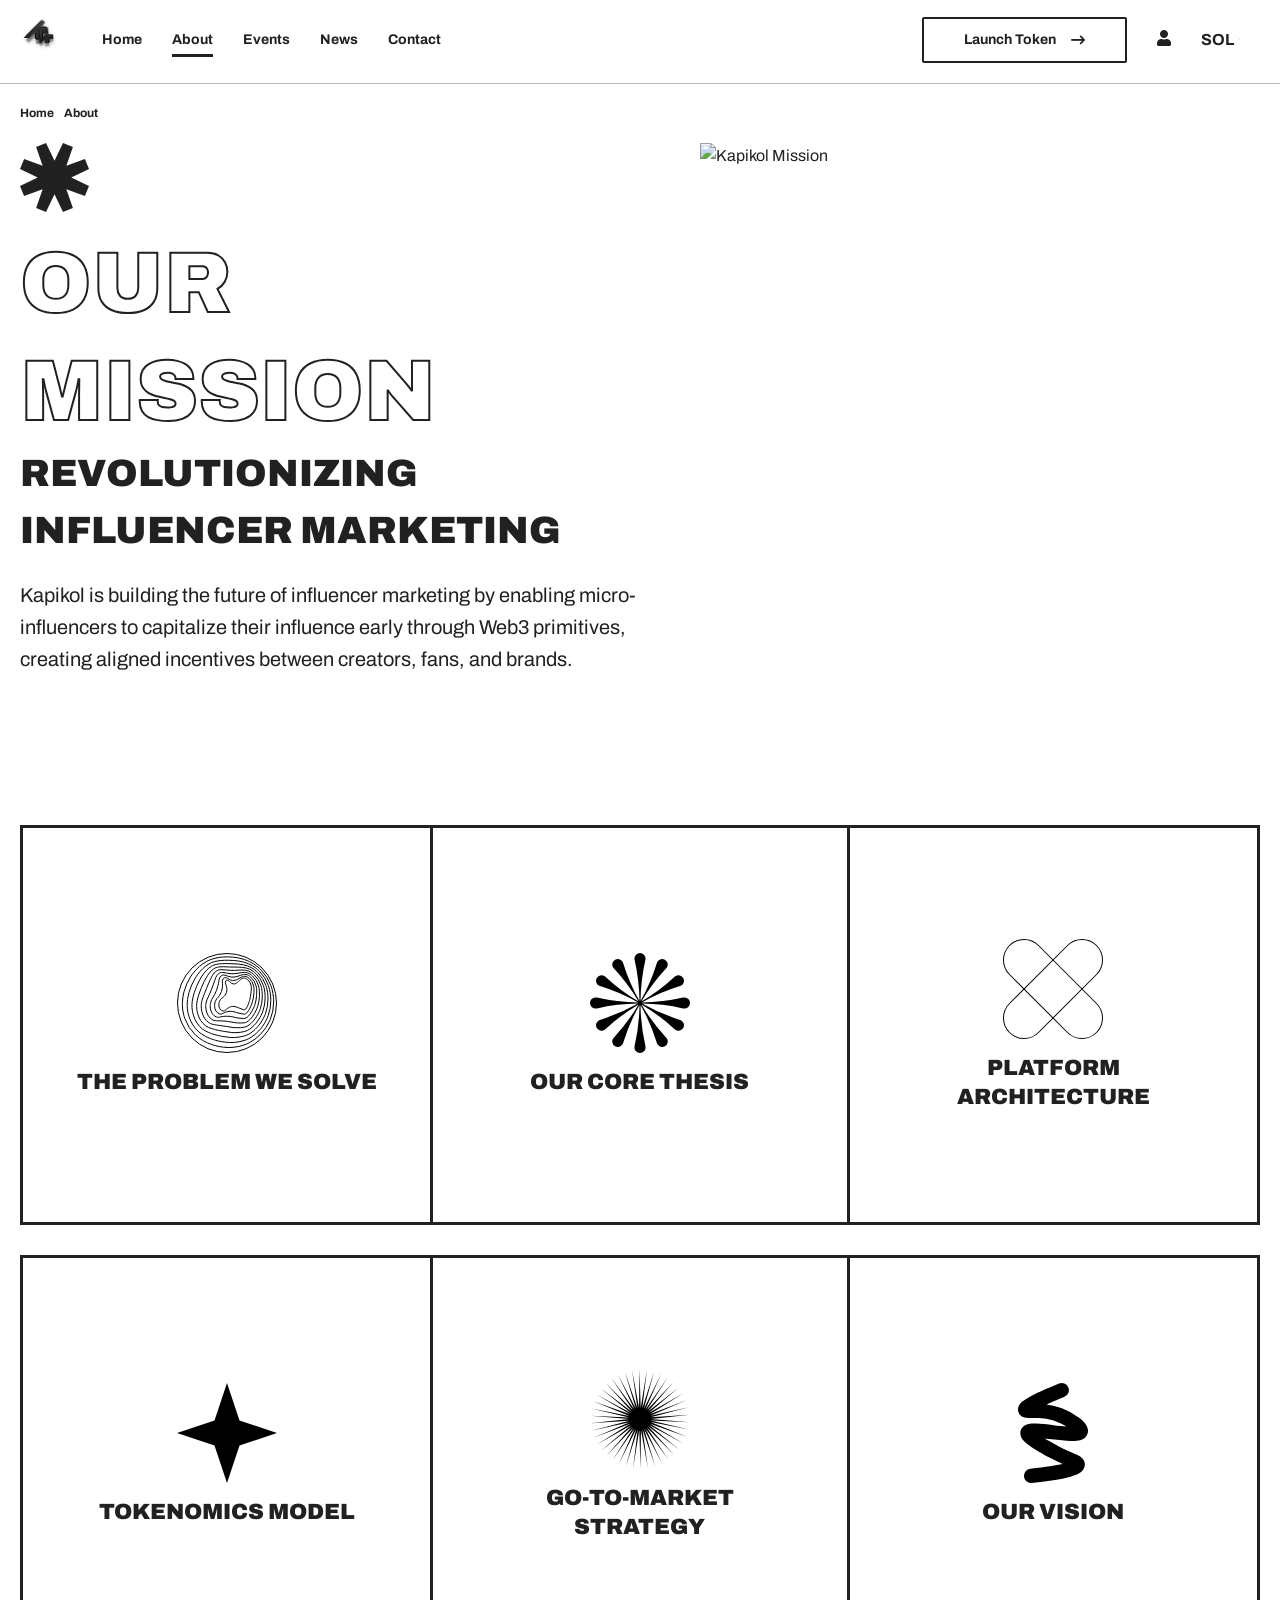
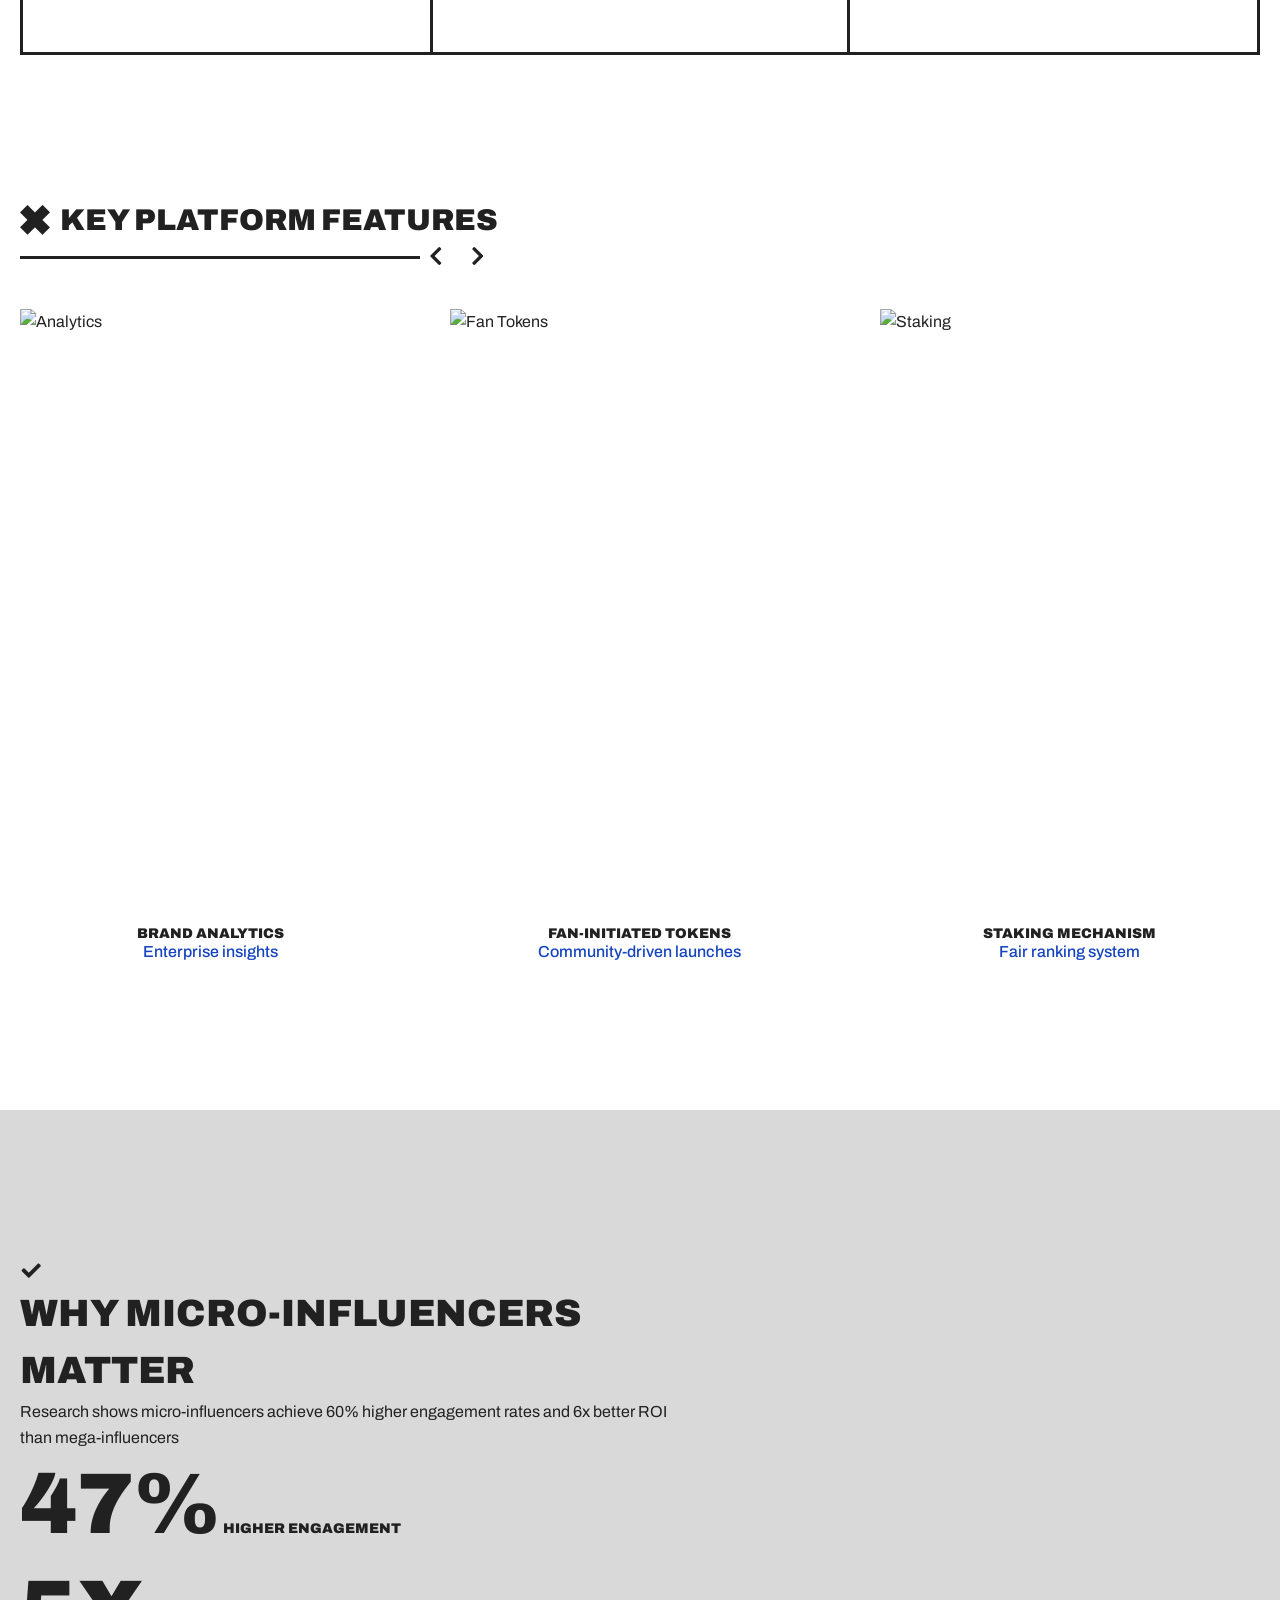
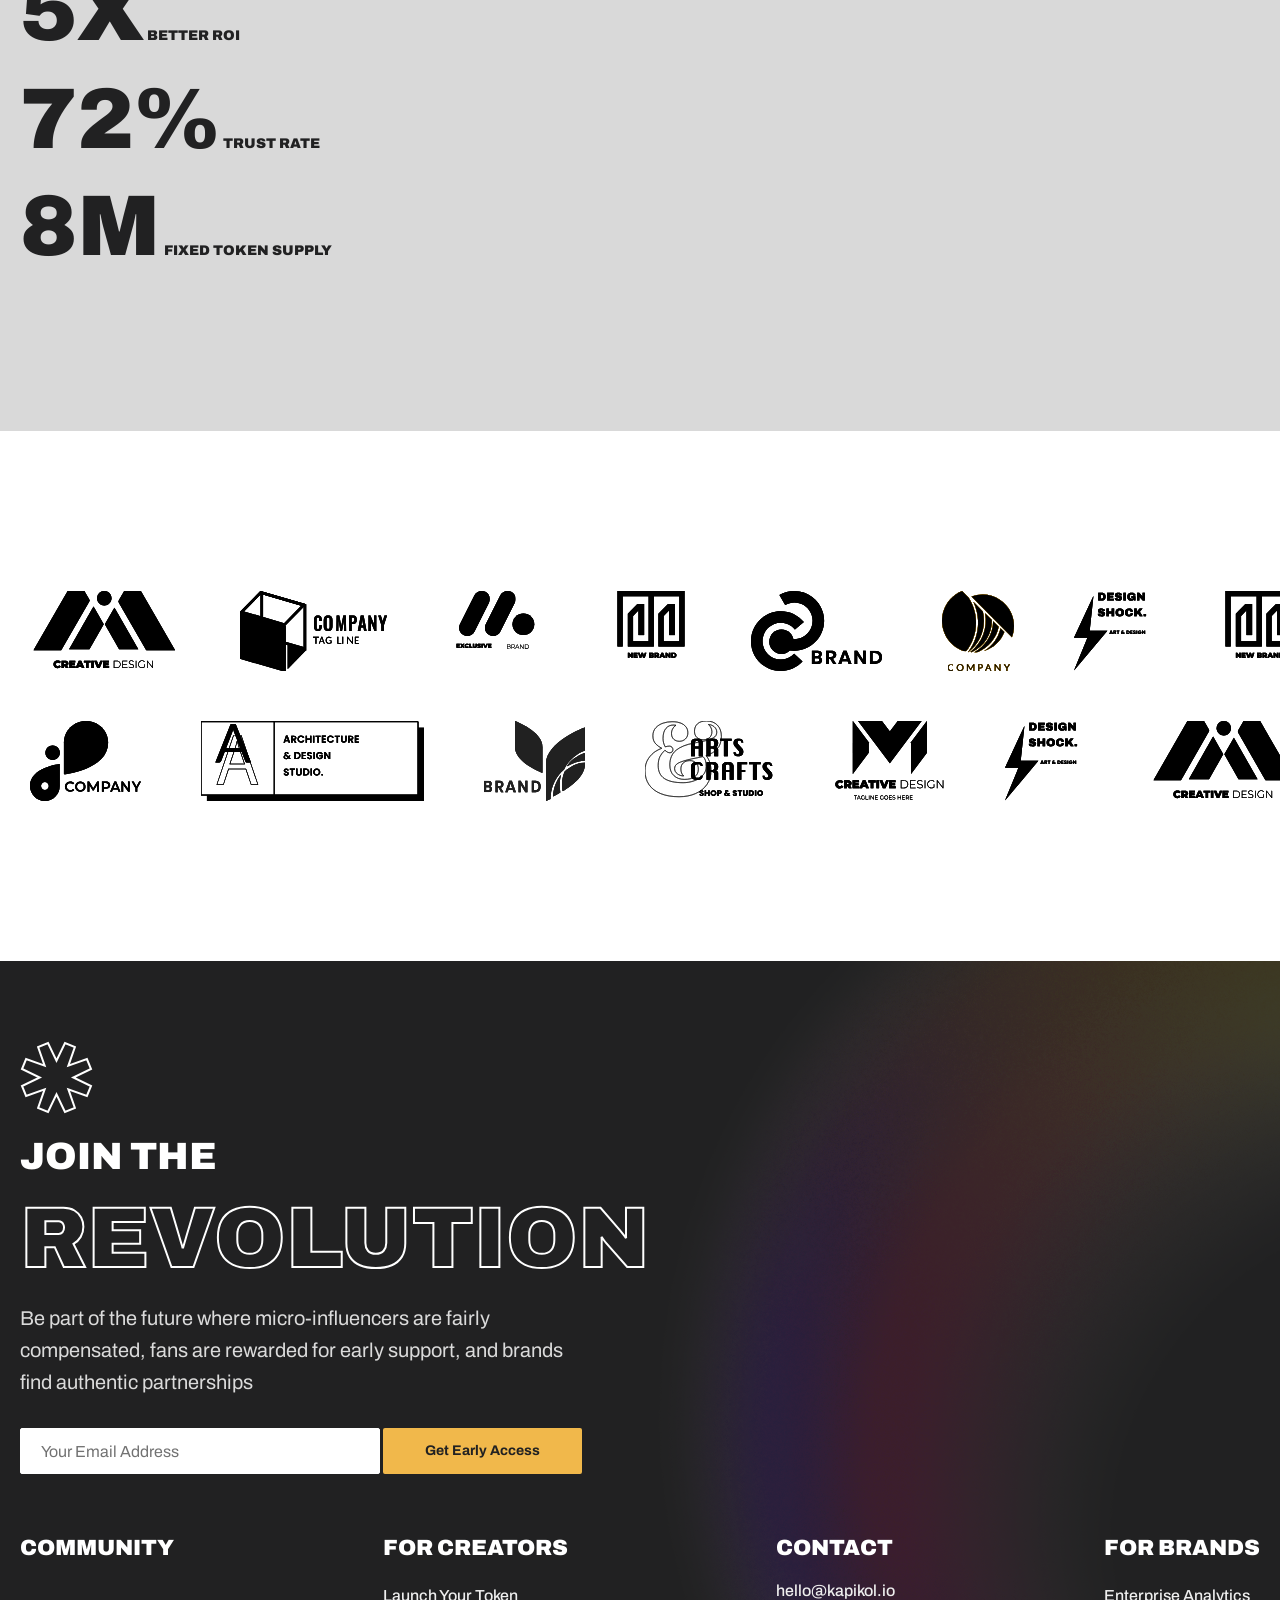
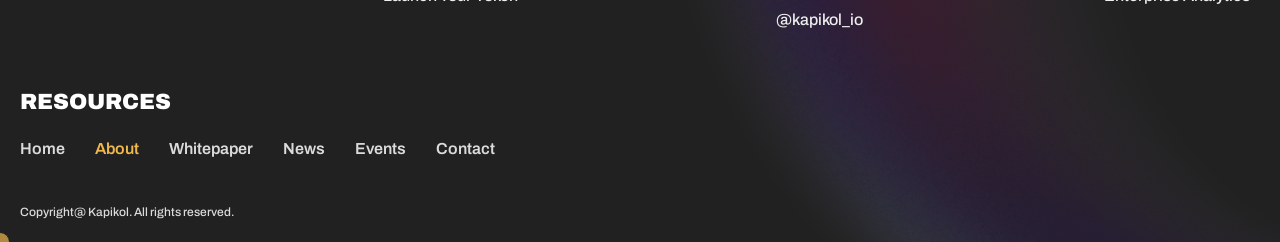
==== commit a227778d: "photos added" ====
--- a/about.html
+++ b/about.html
@@ -38,16 +38,6 @@
                             </a>
                         </li>
                         <li class="header_nav-list_item">
-                            <a class="nav-item nav-link" href="#" data-page="creators" data-single="true">
-                                <span class="nav-item_text">For Creators</span>
-                            </a>
-                        </li>
-                        <li class="header_nav-list_item">
-                            <a class="nav-item nav-link" href="#" data-page="brands" data-single="true">
-                                <span class="nav-item_text">For Brands</span>
-                            </a>
-                        </li>
-                        <li class="header_nav-list_item">
                             <a class="nav-item nav-link" href="events.html" data-page="events" data-single="true">
                                 <span class="nav-item_text">Events</span>
                             </a>
@@ -119,8 +109,8 @@
                     </div>
                     <div class="hero_media">
                         <picture>
-                            <source data-srcset="img/placeholder.jpg" srcset="img/placeholder.jpg" type="image/webp" />
-                            <img class="lazy" data-src="img/placeholder.jpg" src="img/placeholder.jpg" alt="media" />
+                            <source data-srcset="img/creator_1.JPG" srcset="img/creator_1.JPG" type="image/jpeg" />
+                            <img class="lazy" data-src="img/creator_1.JPG" src="img/creator_1.JPG" alt="Kapikol Mission" />
                         </picture>
                         <div class="hero_media-social">
                             <ul class="socials">
@@ -155,14 +145,14 @@
                                 <div class="content_bg">
                                     <picture>
                                         <source
-                                            data-srcset="img/placeholder.jpg"
-                                            srcset="img/placeholder.jpg"
-                                            type="image/webp"
+                                            data-srcset="img/creator_2.jpg"
+                                            srcset="img/creator_2.jpg"
+                                            type="image/jpeg"
                                         />
                                         <img
                                             class="lazy"
-                                            data-src="img/placeholder.jpg"
-                                            src="img/placeholder.jpg"
+                                            data-src="img/creator_2.jpg"
+                                            src="img/creator_2.jpg"
                                             alt="Problem"
                                         />
                                     </picture>
@@ -190,14 +180,14 @@
                                 <div class="content_bg">
                                     <picture>
                                         <source
-                                            data-srcset="img/placeholder.jpg"
-                                            srcset="img/placeholder.jpg"
-                                            type="image/webp"
+                                            data-srcset="img/creator_3.jpg"
+                                            srcset="img/creator_3.jpg"
+                                            type="image/jpeg"
                                         />
                                         <img
                                             class="lazy"
-                                            data-src="img/placeholder.jpg"
-                                            src="img/placeholder.jpg"
+                                            data-src="img/creator_3.jpg"
+                                            src="img/creator_3.jpg"
                                             alt="Thesis"
                                         />
                                     </picture>
@@ -225,14 +215,14 @@
                                 <div class="content_bg">
                                     <picture>
                                         <source
-                                            data-srcset="img/placeholder.jpg"
-                                            srcset="img/placeholder.jpg"
-                                            type="image/webp"
+                                            data-srcset="img/successful_business_woman.jpg"
+                                            srcset="img/successful_business_woman.jpg"
+                                            type="image/jpeg"
                                         />
                                         <img
                                             class="lazy"
-                                            data-src="img/placeholder.jpg"
-                                            src="img/placeholder.jpg"
+                                            data-src="img/successful_business_woman.jpg"
+                                            src="img/successful_business_woman.jpg"
                                             alt="Architecture"
                                         />
                                     </picture>
@@ -260,14 +250,14 @@
                                 <div class="content_bg">
                                     <picture>
                                         <source
-                                            data-srcset="img/placeholder.jpg"
-                                            srcset="img/placeholder.jpg"
-                                            type="image/webp"
+                                            data-srcset="img/creator_6.jpg"
+                                            srcset="img/creator_6.jpg"
+                                            type="image/jpeg"
                                         />
                                         <img
                                             class="lazy"
-                                            data-src="img/placeholder.jpg"
-                                            src="img/placeholder.jpg"
+                                            data-src="img/creator_6.jpg"
+                                            src="img/creator_6.jpg"
                                             alt="Tokenomics"
                                         />
                                     </picture>
@@ -295,14 +285,14 @@
                                 <div class="content_bg">
                                     <picture>
                                         <source
-                                            data-srcset="img/placeholder.jpg"
-                                            srcset="img/placeholder.jpg"
-                                            type="image/webp"
+                                            data-srcset="img/creator_7.jpg"
+                                            srcset="img/creator_7.jpg"
+                                            type="image/jpeg"
                                         />
                                         <img
                                             class="lazy"
-                                            data-src="img/placeholder.jpg"
-                                            src="img/placeholder.jpg"
+                                            data-src="img/creator_7.jpg"
+                                            src="img/creator_7.jpg"
                                             alt="Strategy"
                                         />
                                     </picture>
@@ -330,14 +320,14 @@
                                 <div class="content_bg">
                                     <picture>
                                         <source
-                                            data-srcset="img/placeholder.jpg"
-                                            srcset="img/placeholder.jpg"
-                                            type="image/webp"
+                                            data-srcset="img/dark_hair_business_woman.jpg"
+                                            srcset="img/dark_hair_business_woman.jpg"
+                                            type="image/jpeg"
                                         />
                                         <img
                                             class="lazy"
-                                            data-src="img/placeholder.jpg"
-                                            src="img/placeholder.jpg"
+                                            data-src="img/dark_hair_business_woman.jpg"
+                                            src="img/dark_hair_business_woman.jpg"
                                             alt="Vision"
                                         />
                                     </picture>
@@ -384,8 +374,8 @@
                                 <div class="cases_slider-slide splide__slide">
                                     <div class="media">
                                         <picture>
-                                            <source data-srcset="img/placeholder.jpg" srcset="img/placeholder.jpg" type="image/webp" />
-                                            <img class="lazy" data-src="img/placeholder.jpg" src="img/placeholder.jpg" alt="Fan Tokens" />
+                                            <source data-srcset="img/creator_10.JPG" srcset="img/creator_10.JPG" type="image/jpeg" />
+                                            <img class="lazy" data-src="img/creator_10.JPG" src="img/creator_10.JPG" alt="Fan Tokens" />
                                         </picture>
                                     </div>
                                     <div class="main">
@@ -396,8 +386,8 @@
                                 <div class="cases_slider-slide splide__slide">
                                     <div class="media">
                                         <picture>
-                                            <source data-srcset="img/placeholder.jpg" srcset="img/placeholder.jpg" type="image/webp" />
-                                            <img class="lazy" data-src="img/placeholder.jpg" src="img/placeholder.jpg" alt="Staking" />
+                                            <source data-srcset="img/creator_4.jpg" srcset="img/creator_4.jpg" type="image/jpeg" />
+                                            <img class="lazy" data-src="img/creator_4.jpg" src="img/creator_4.jpg" alt="Staking" />
                                         </picture>
                                     </div>
                                     <div class="main">
@@ -408,8 +398,8 @@
                                 <div class="cases_slider-slide splide__slide">
                                     <div class="media">
                                         <picture>
-                                            <source data-srcset="img/placeholder.jpg" srcset="img/placeholder.jpg" type="image/webp" />
-                                            <img class="lazy" data-src="img/placeholder.jpg" src="img/placeholder.jpg" alt="AI Verification" />
+                                            <source data-srcset="img/happy_business_woman.jpg" srcset="img/happy_business_woman.jpg" type="image/jpeg" />
+                                            <img class="lazy" data-src="img/happy_business_woman.jpg" src="img/happy_business_woman.jpg" alt="AI Verification" />
                                         </picture>
                                     </div>
                                     <div class="main">
@@ -420,8 +410,8 @@
                                 <div class="cases_slider-slide splide__slide">
                                     <div class="media">
                                         <picture>
-                                            <source data-srcset="img/placeholder.jpg" srcset="img/placeholder.jpg" type="image/webp" />
-                                            <img class="lazy" data-src="img/placeholder.jpg" src="img/placeholder.jpg" alt="Analytics" />
+                                            <source data-srcset="img/successful_business_woman.jpg" srcset="img/successful_business_woman.jpg" type="image/jpeg" />
+                                            <img class="lazy" data-src="img/successful_business_woman.jpg" src="img/successful_business_woman.jpg" alt="Analytics" />
                                         </picture>
                                     </div>
                                     <div class="main">
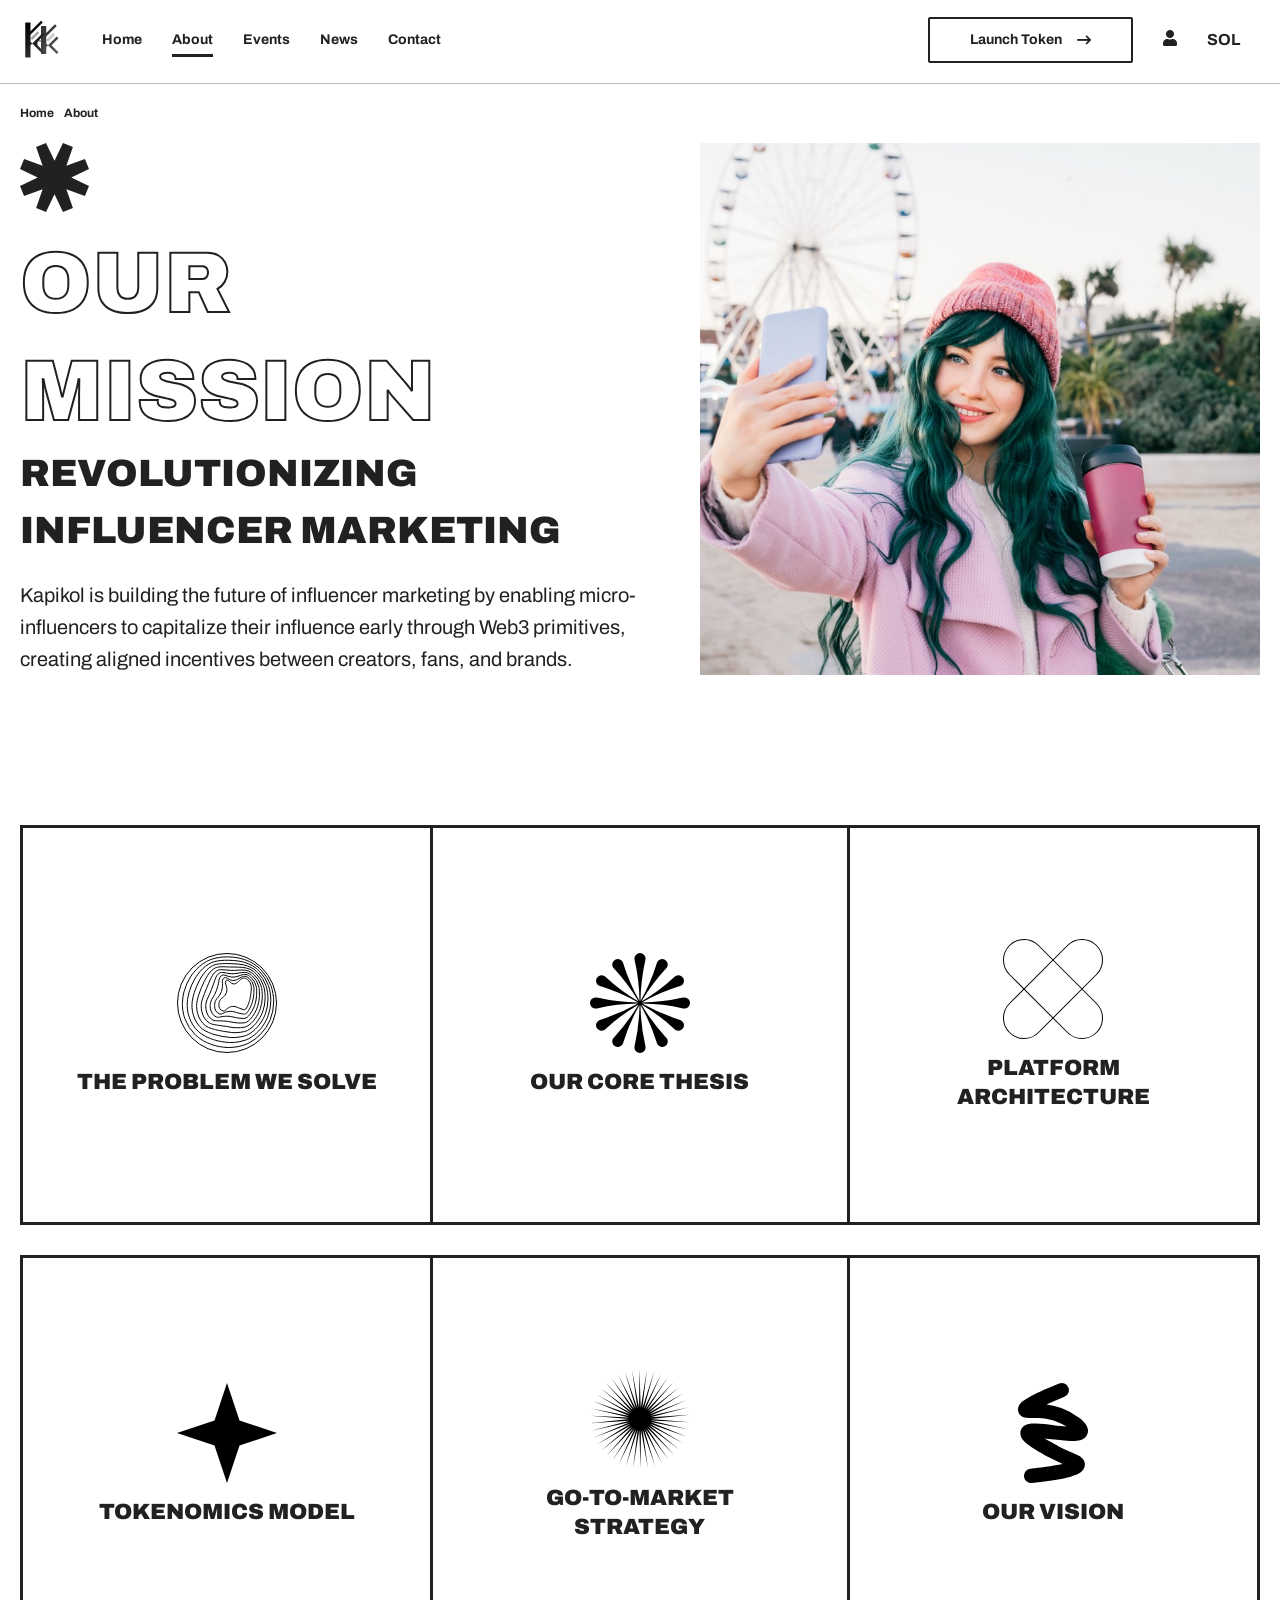
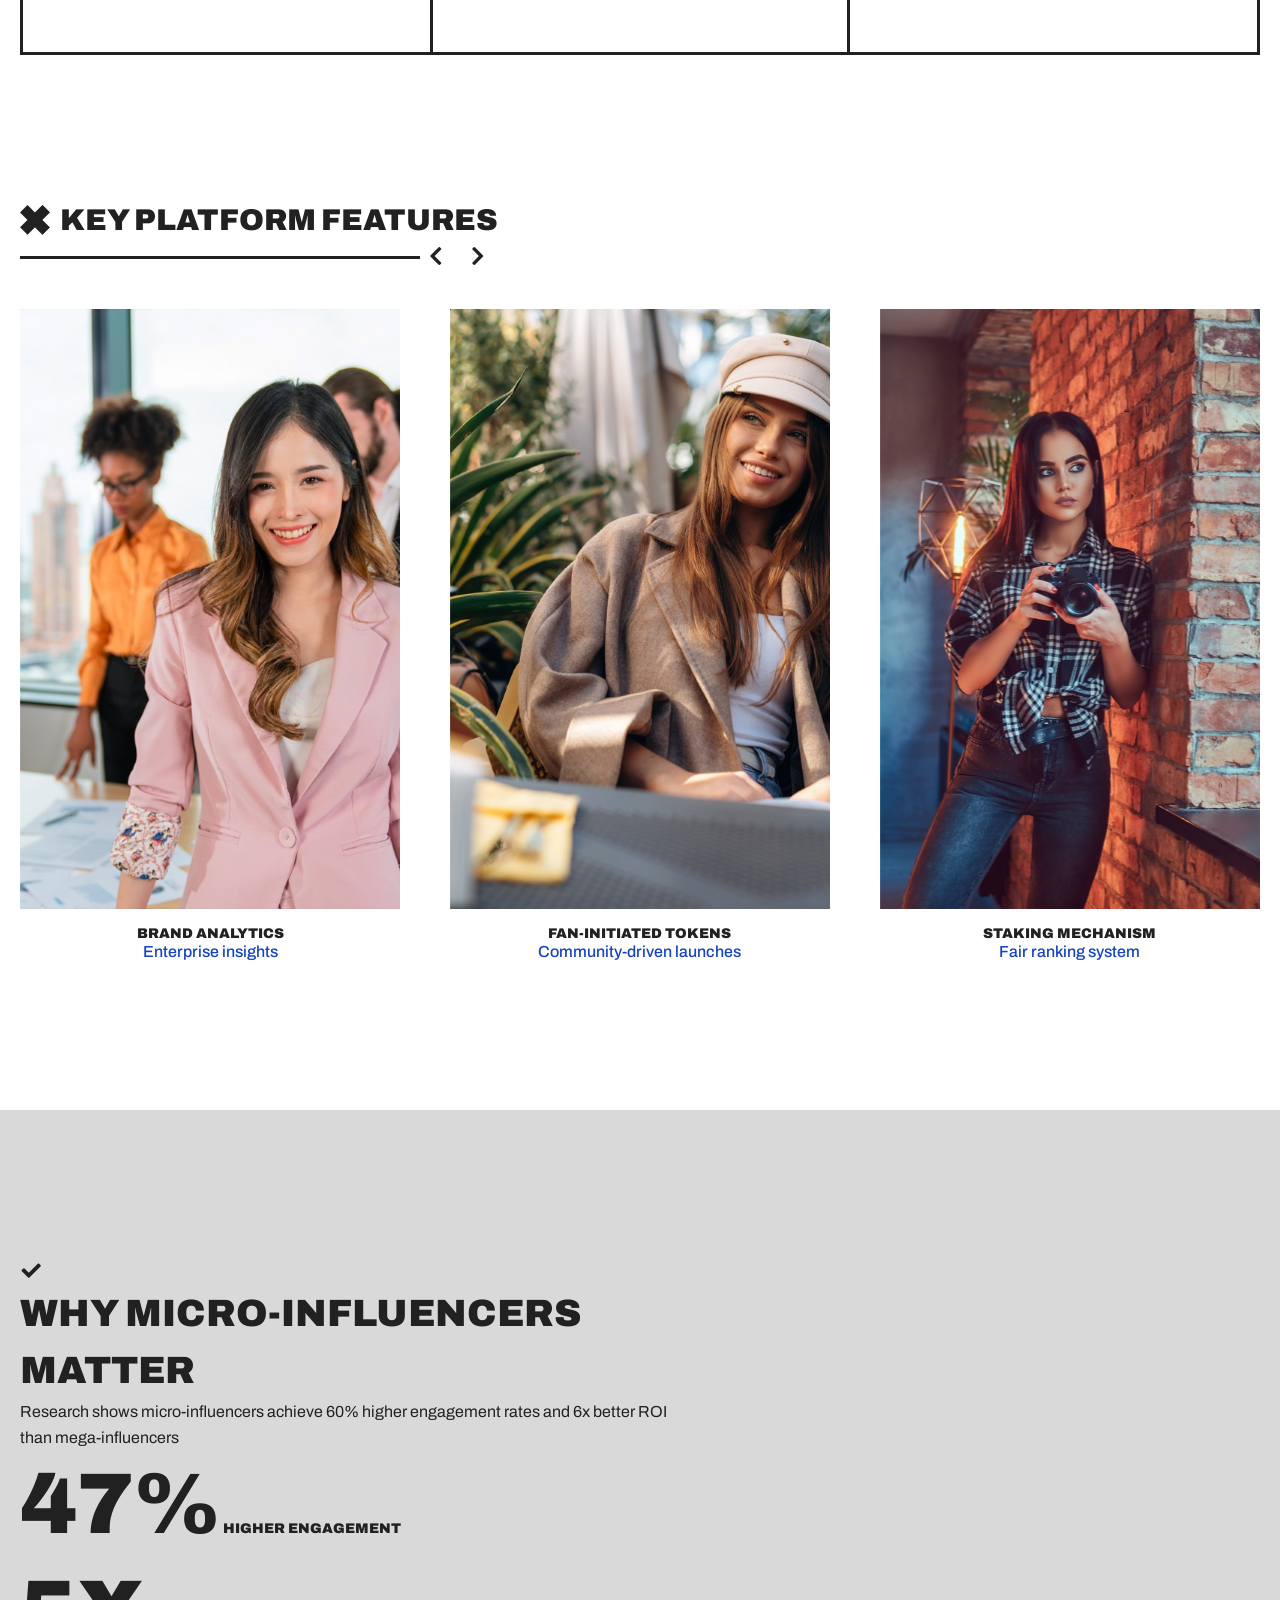
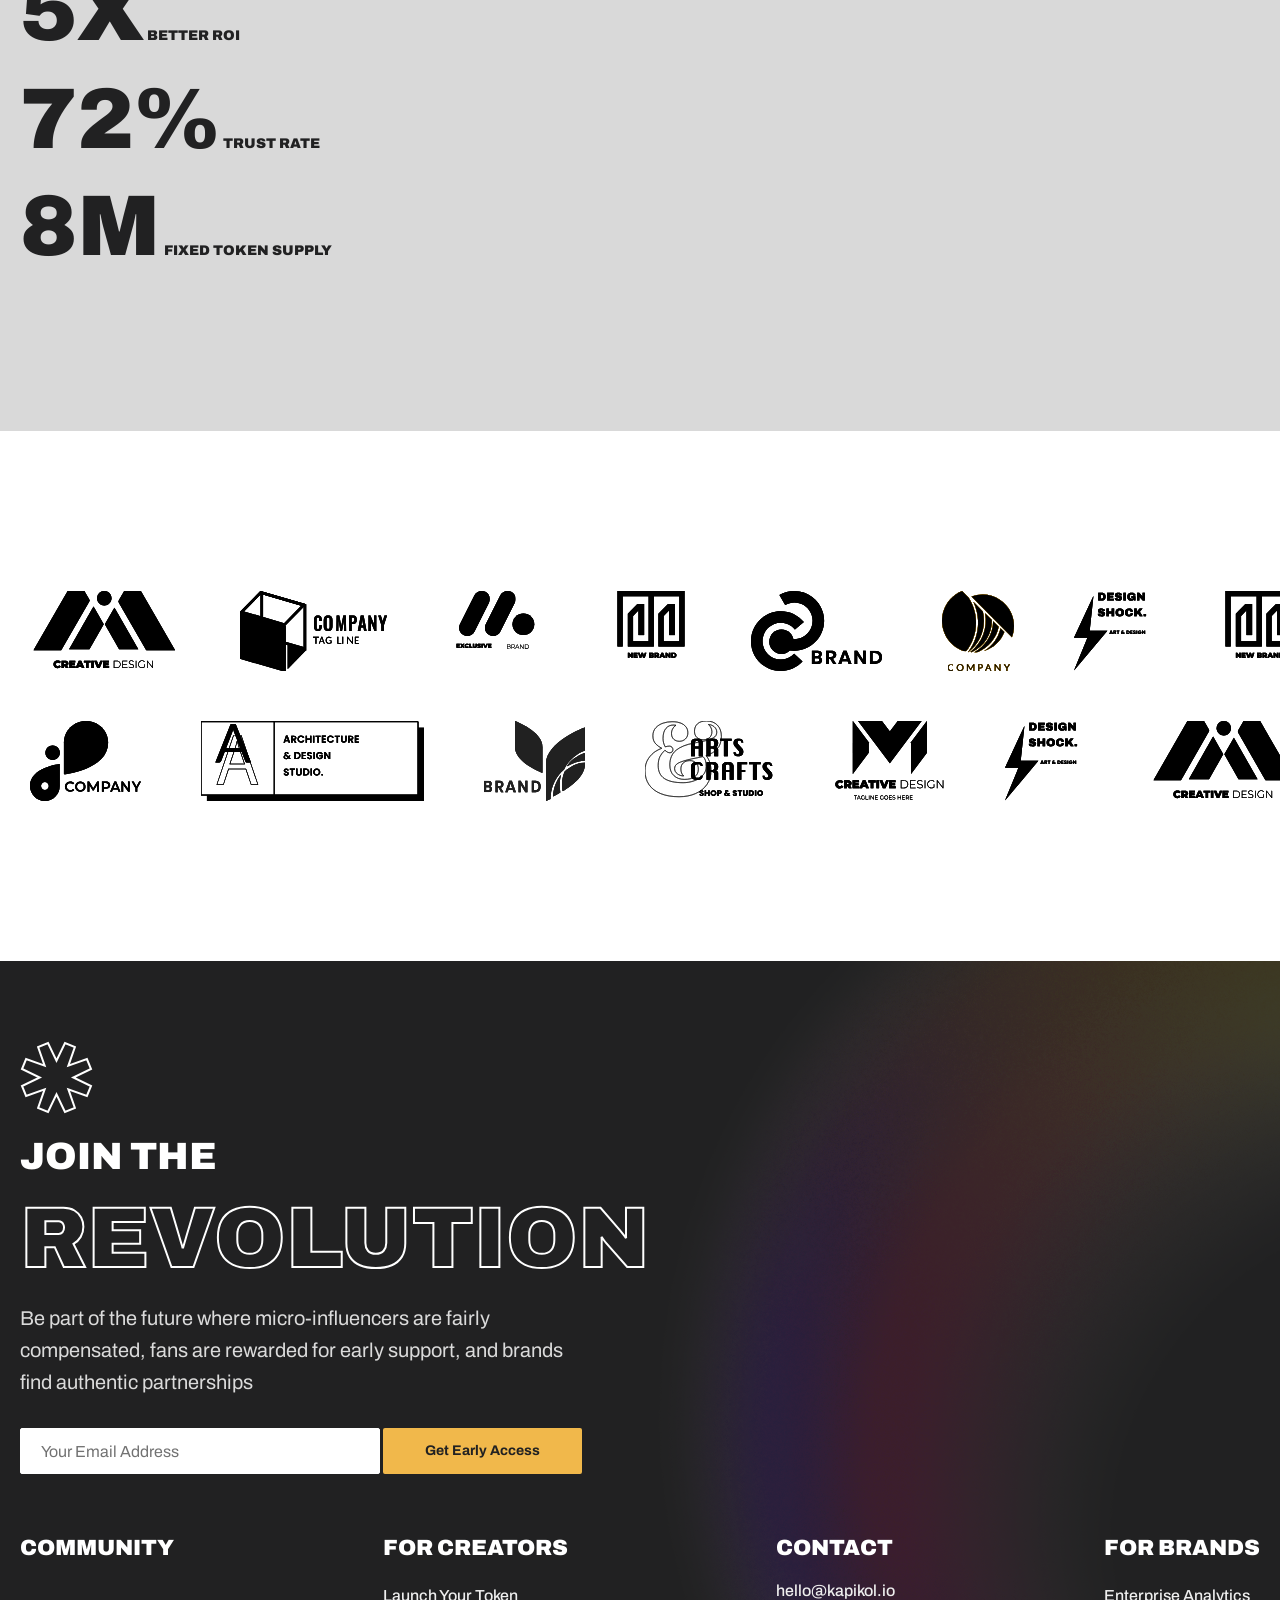
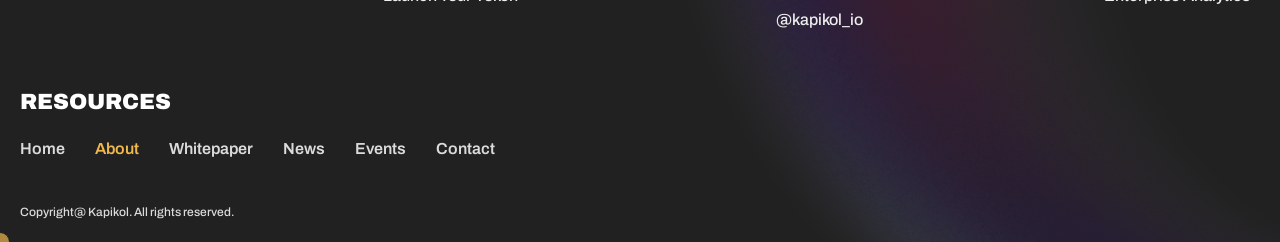
==== commit f093a987: "fix the lazy image issue." ====
--- a/about.html
+++ b/about.html
@@ -61,12 +61,6 @@
                     </a>
                     <span class="header_user-preference">
                         SOL
-                        <span class="header_user-preference_country">
-                            <picture>
-                                <source data-srcset="img/placeholder.jpg" srcset="img/placeholder.jpg" type="image/webp" />
-                                <img class="lazy" data-src="img/placeholder.jpg" src="img/placeholder.jpg" alt="Solana" />
-                            </picture>
-                        </span>
                     </span>
                 </div>
                 <button
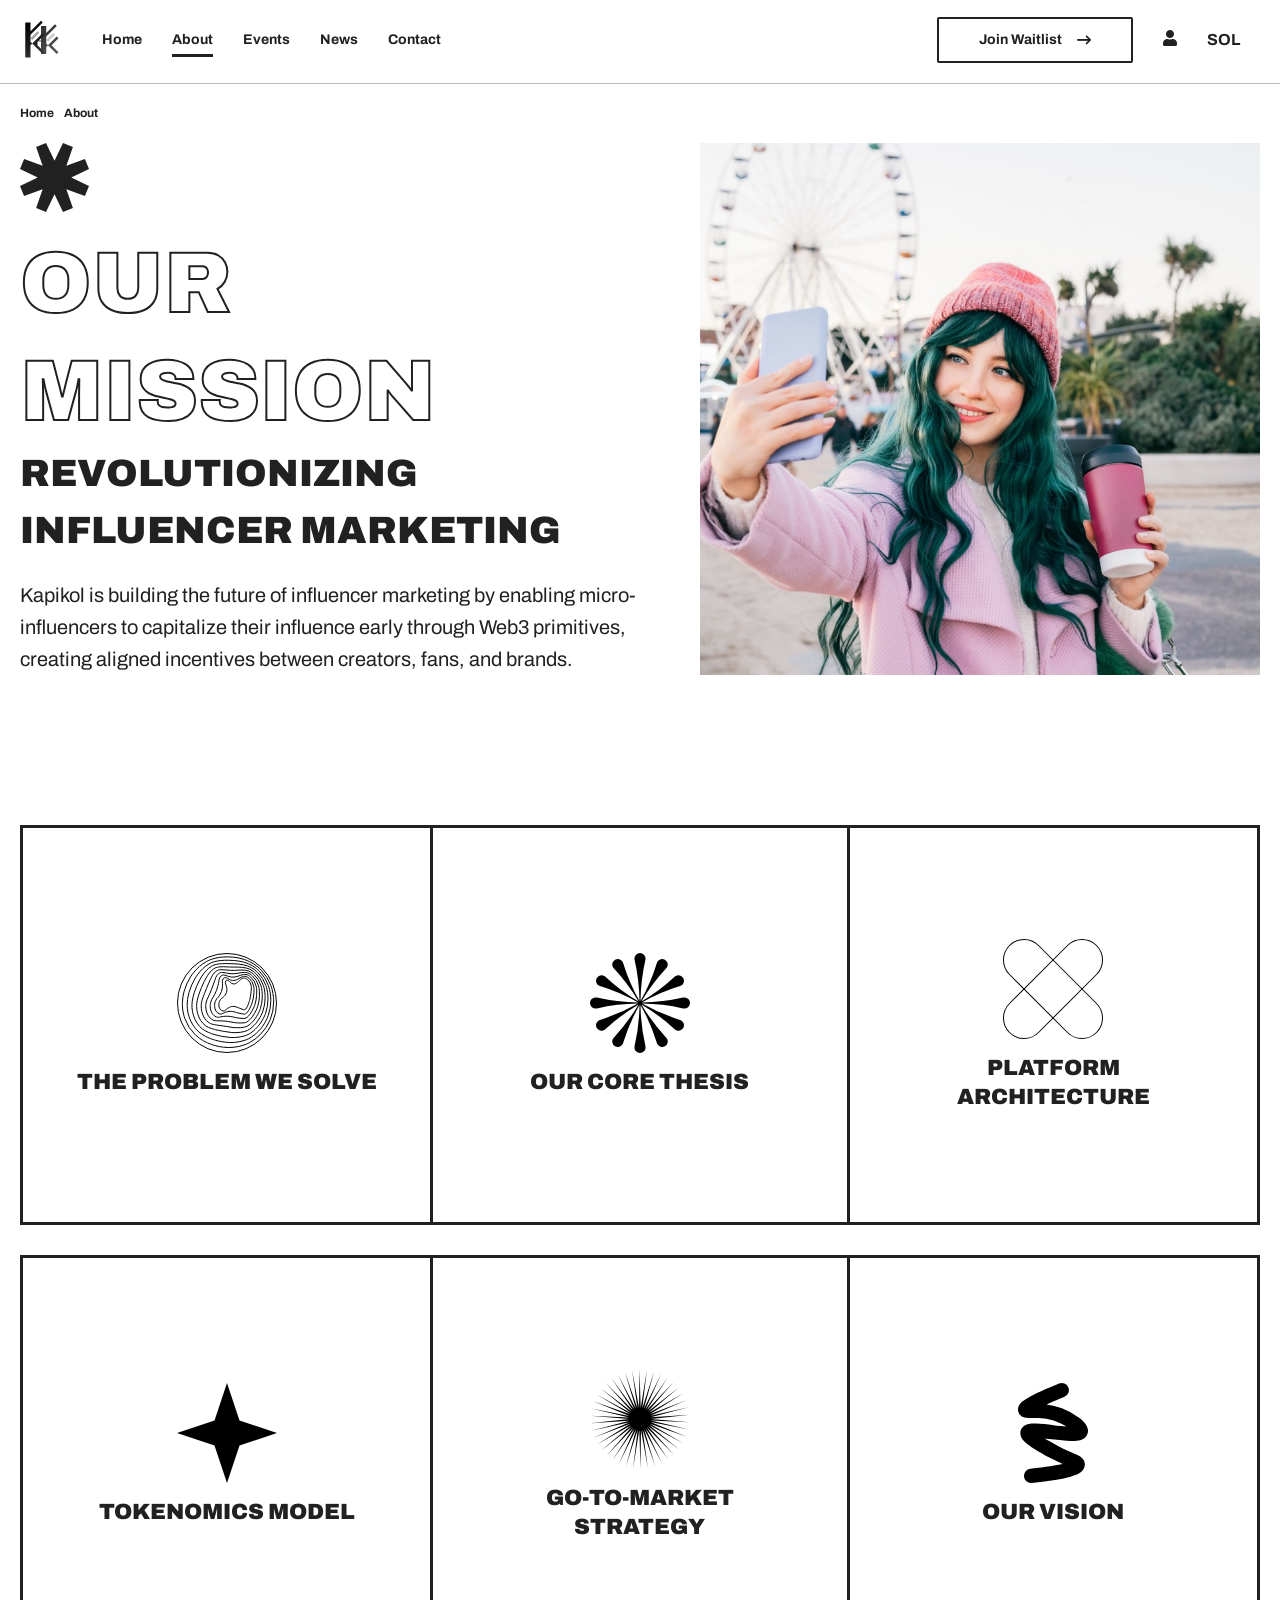
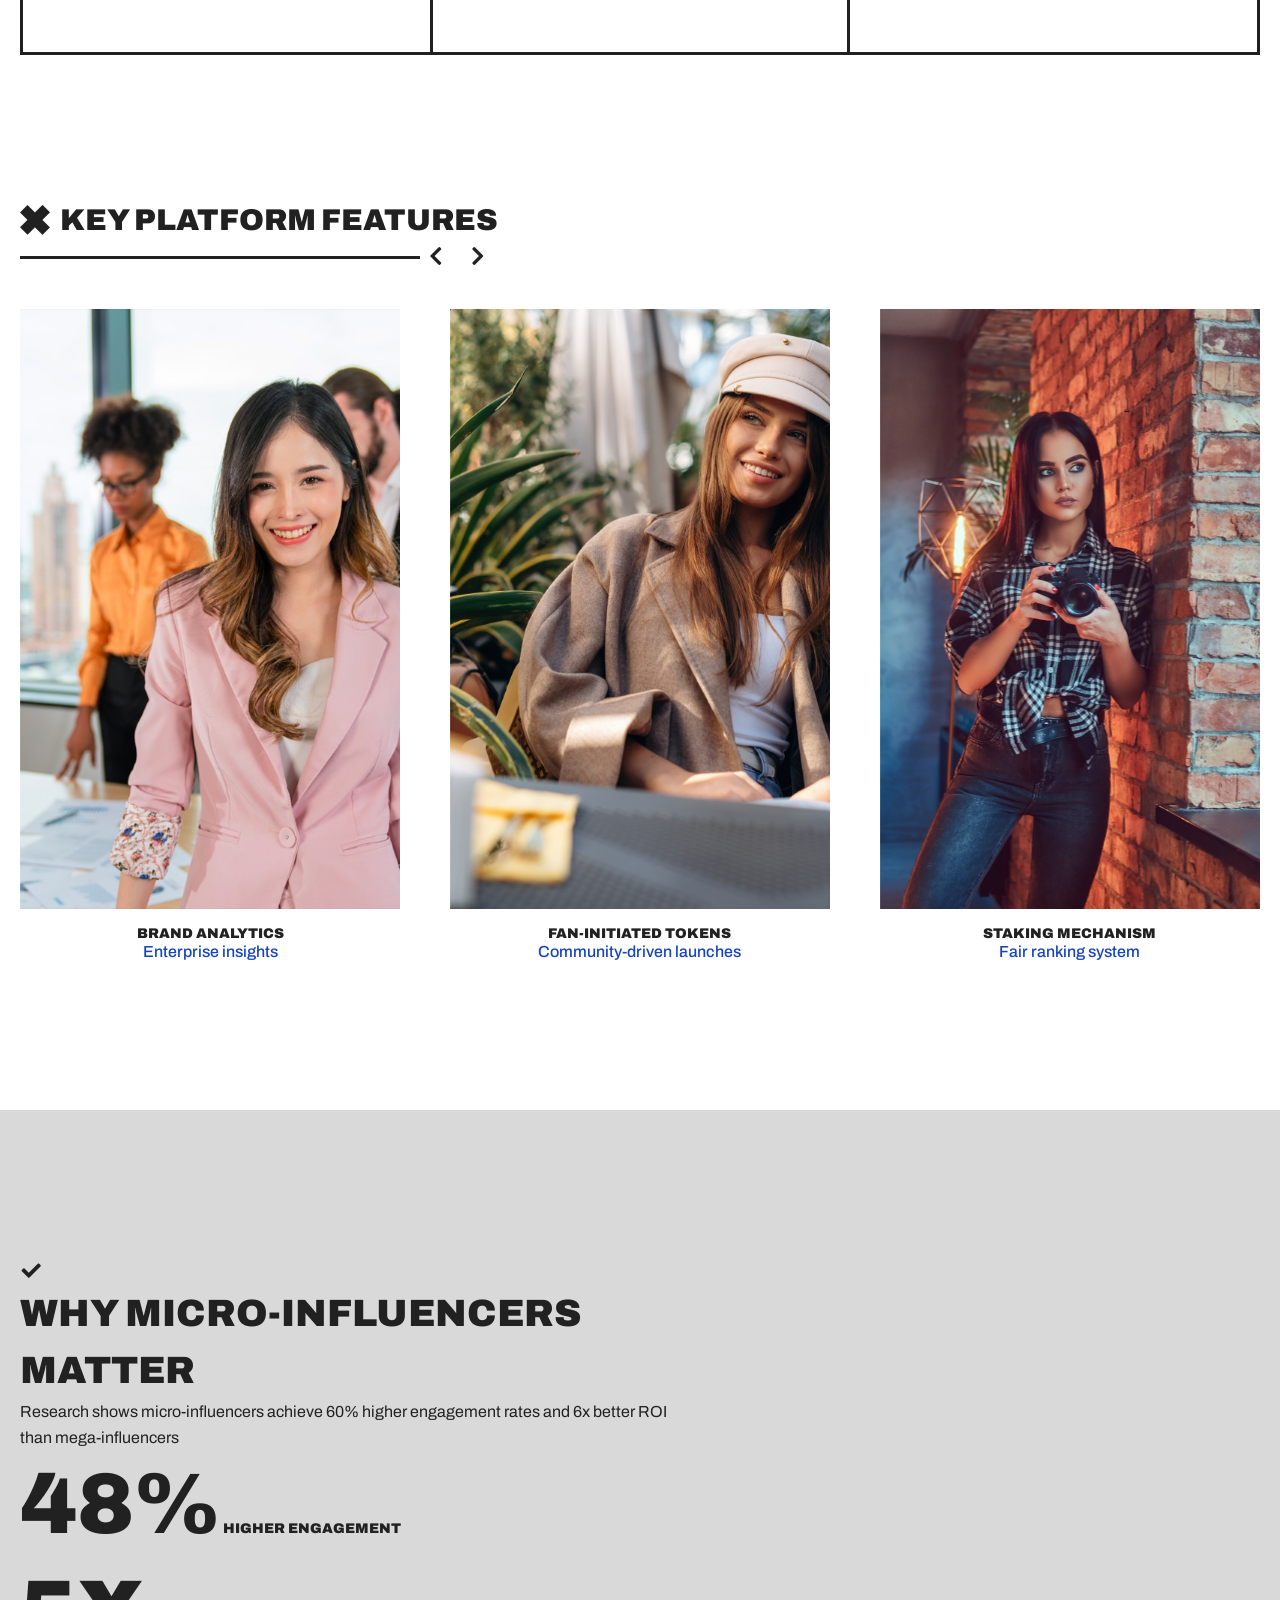
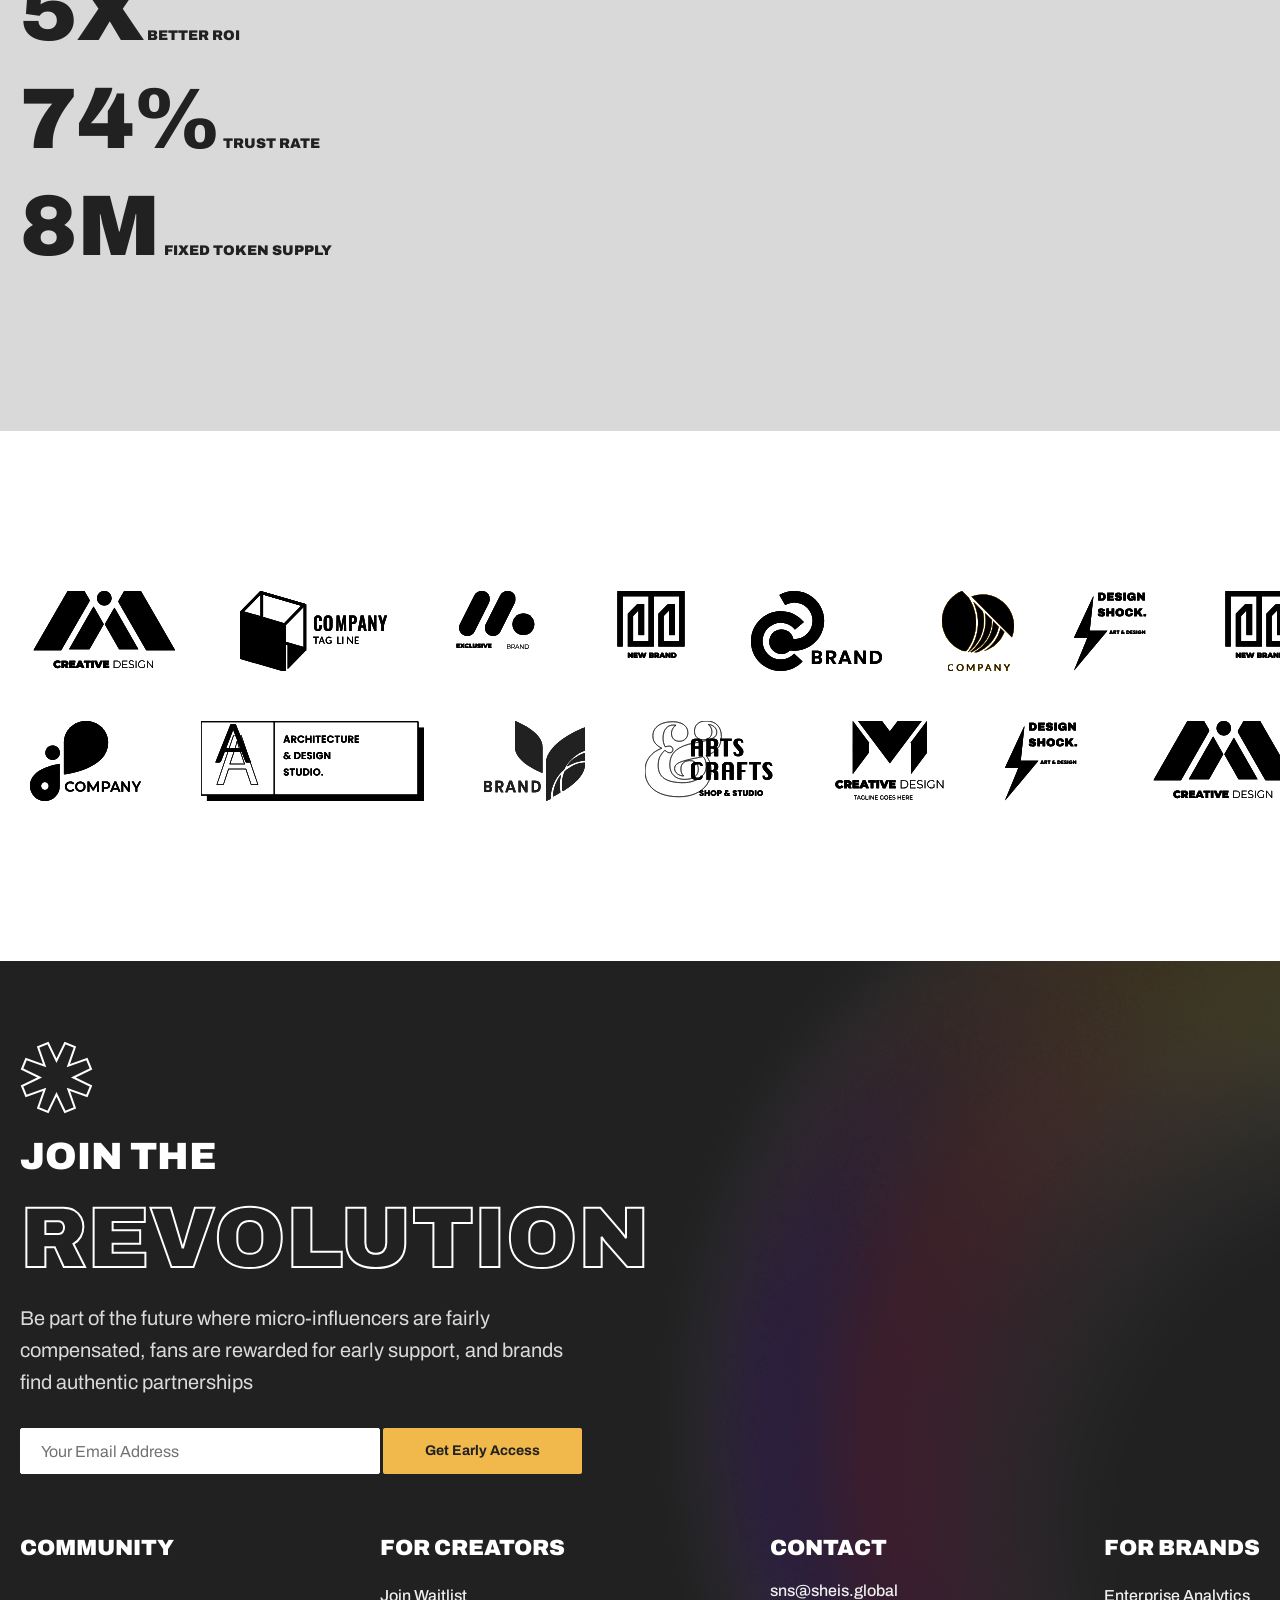
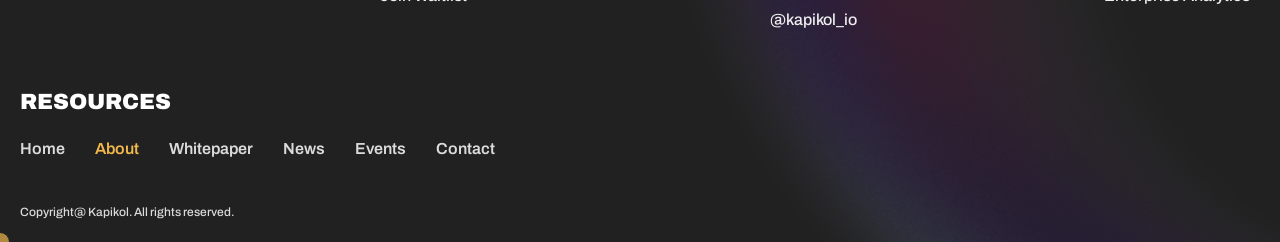
==== commit bb9f3706: "updated events" ====
--- a/about.html
+++ b/about.html
@@ -55,7 +55,7 @@
                     </ul>
                 </nav>
                 <div class="header_user">
-                    <a class="header_user-btn btn btn--outline" href="contacts.html">Launch Token <i class="icon icon-arrow-right"></i> </a>
+                    <a class="header_user-btn btn btn--outline" href="contacts.html">Join Waitlist <i class="icon icon-arrow-right"></i> </a>
                     <a class="header_user-account" href="#">
                         <i class="icon-user"></i>
                     </a>
@@ -155,7 +155,7 @@
                                 <div class="content_main">
                                     <h4 class="content_main-title">The Problem We Solve</h4>
                                     <p class="content_main-text">
-                                        Early-stage creators face severe income delays, spending dozens of hours per week creating content with minimal monetization in the first year. Traditional platforms fail to reward early supporters.
+                                        Early-stage creators face severe income delays, spending dozens of hours per week creating content with minimal fans economy participation in the first year. Traditional platforms fail to reward early supporters.
                                     </p>
                                     <a class="content_main-btn btn btn--accent btn--arrow" href="#"
                                         >Learn More <i class="icon-arrow-right icon"></i
@@ -190,7 +190,7 @@
                                 <div class="content_main">
                                     <h4 class="content_main-title">Our Core Thesis</h4>
                                     <p class="content_main-text">
-                                        Micro-influencers deliver superior engagement and ROI compared to mega-influencers. Web3 primitives can bring forward monetization timelines and reward early supporters with aligned incentives.
+                                        Micro-influencers deliver superior engagement and ROI compared to mega-influencers. Web3 primitives can bring forward fans economy timelines and reward early supporters with aligned incentives.
                                     </p>
                                     <a class="content_main-btn btn btn--accent btn--arrow" href="#"
                                         >Learn More <i class="icon-arrow-right icon"></i
@@ -545,14 +545,14 @@
                     <div class="footer_main-block">
                         <h4 class="footer_main-block_title">Contact</h4>
                         <div class="footer_main-block_content d-flex flex-column">
-                            <a class="link link--underline" href="mailto:hello@kapikol.io">hello@kapikol.io</a>
+                            <a class="link link--underline" href="mailto:sns@sheis.global">sns@sheis.global</a>
                             <a class="link link--underline" href="#">@kapikol_io</a>
                         </div>
                     </div>
                     <div class="footer_main-block">
                         <h4 class="footer_main-block_title">For Creators</h4>
                         <div class="footer_main-block_content">
-                            <a class="link link--underline" href="#">Launch Your Token</a>
+                            <a class="link link--underline" href="#">Join Waitlist</a>
                         </div>
                     </div>
                     <div class="footer_main-block">
